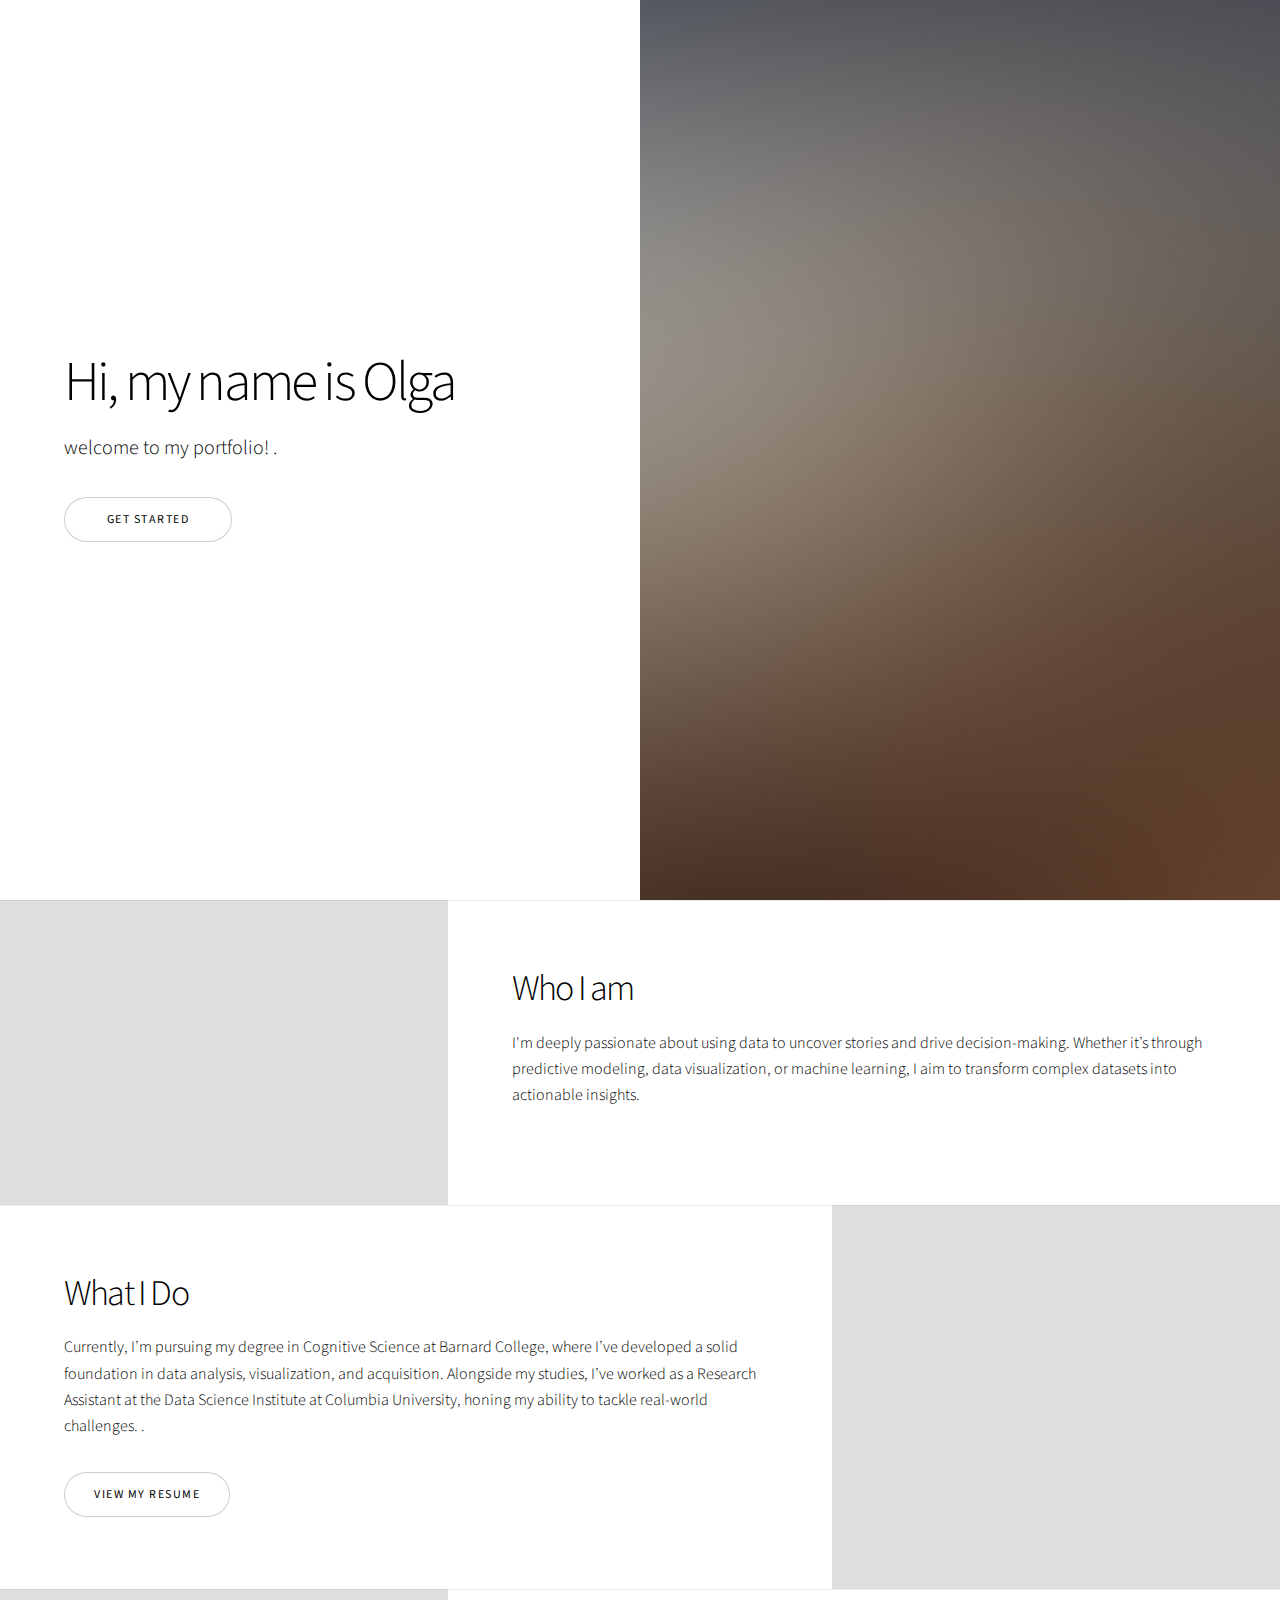
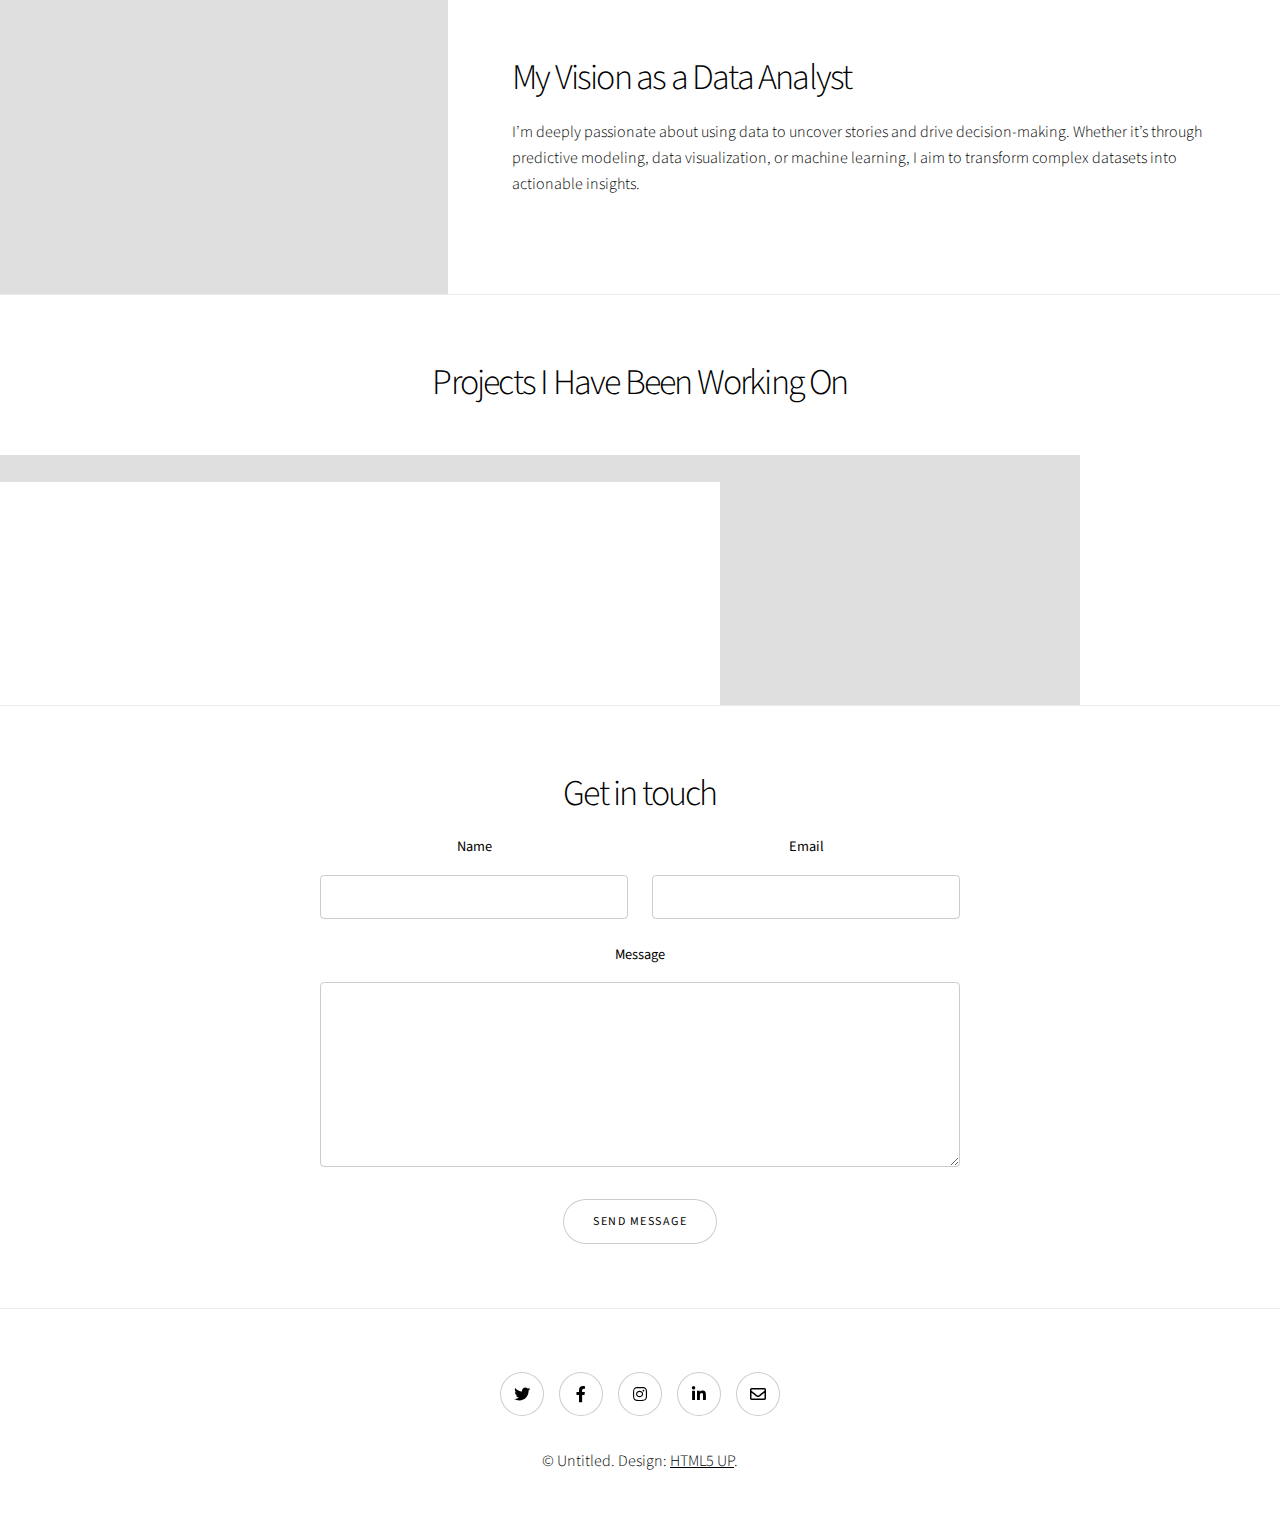
==== index.html @ cdedd9c6 "Update index.html" ====
<!DOCTYPE HTML>
<!--
	Story by HTML5 UP
	html5up.net | @ajlkn
	Free for personal and commercial use under the CCA 3.0 license (html5up.net/license)
-->
<html>
	<head>
		<title>Olga's Portfolio</title>
		<meta charset="utf-8" />
		<meta name="viewport" content="width=device-width, initial-scale=1, user-scalable=no" />
		<link rel="stylesheet" href="assets/css/main.css" />
		<noscript><link rel="stylesheet" href="assets/css/noscript.css" /></noscript>
	</head>
	<body class="is-preload">

		<!-- Wrapper -->
			<div id="wrapper" class="divided">

				<!-- One -->
					<section class="banner style1 orient-left content-align-left image-position-right fullscreen onload-image-fade-in onload-content-fade-right">
						<div class="content">
							<h1>Hi, my name is Olga</h1>
							<p class="major">welcome to my portfolio! .</p>
							<ul class="actions stacked">
								<li><a href="#first" class="button big wide smooth-scroll-middle">Get Started</a></li>
							</ul>
						</div>
						<div class="image">
							<img src="images/banner.jpg" alt="" />
						</div>
					</section>

				<!-- Two -->
					<section class="spotlight style1 orient-right content-align-left image-position-center onscroll-image-fade-in" id="first">
						<div class="content">
							<h2>Who I am</h2>
							<p>I'm deeply passionate about using data to uncover stories and drive decision-making. Whether it’s through predictive modeling, data visualization, or machine learning, I aim to transform complex datasets into actionable insights.</p>
							<ul class="actions stacked">
								
							</ul>
						</div>
						<div class="image">
							<img src="images/spotlight01.jpg" alt="" />
						</div>
					</section>

				<!-- Three -->
					<section class="spotlight style1 orient-left content-align-left image-position-center onscroll-image-fade-in">
						<div class="content">
							<h2>What I Do</h2>
							<p>Currently, I’m pursuing my degree in Cognitive Science at Barnard College, where I’ve developed a solid foundation in data analysis, visualization, and acquisition. Alongside my studies, I’ve worked as a Research Assistant at the Data Science Institute at Columbia University, honing my ability to tackle real-world challenges. .</p>
							<ul class="actions stacked">
								<li><a href="https://docs.google.com/document/d/1M_x-H-GWHhm0BiMb7PaOfM3q-KzW2q8v6vvEXsj0WF8/edit?tab=t.0" class="button">View My Resume</a></li>
							</ul>
						</div>
						<div class="image">
							<img src="images/spotlight02.jpg" alt="" />
						</div>
					</section>

				<!-- Four -->
					<section class="spotlight style1 orient-right content-align-left image-position-center onscroll-image-fade-in">
						<div class="content">
							<h2>My Vision as a Data Analyst</h2>
							<p>I’m deeply passionate about using data to uncover stories and drive decision-making. Whether it’s through predictive modeling, data visualization, or machine learning, I aim to transform complex datasets into actionable insights.</p>
							<ul class="actions stacked">
								
							</ul>
						</div>
						<div class="image">
							<img src="images/spotlight03.jpg" alt="" />
						</div>
					</section>

				<!-- Five -->
					<section class="wrapper style1 align-center">
						<div class="inner">
							<h2>Projects I Have Been Working On</h2>
						</div>

						<!-- Gallery -->
							<div class="gallery style2 medium lightbox onscroll-fade-in">
								<article>
									<a href="https://ibb.co/TxGcbj5M"
										class="image" 
										data-position="center"
										data-fit="cover">
										<img src="https://i.ibb.co/TxGcbj5M/casa-latina-toolkit-pic.jpg" alt="casa-latina-toolkit-pic" border="0"/>
									</a>
									<div class="caption">
										<h3>Casa Latina Toolkit</h3>
										<p>Airtable project tracking events, budgets, and partnerships.</p>
										<ul class="actions fixed">
											<li><a href="https://airtable.com/invite/l?inviteId=invDFZEoz5zxelCPH&inviteToken=309e22652372c401a19f6f43d8973b013683173170d2f0dd12de31e4f37b2f89&utm_medium=email&utm_source=product_team&utm_content=transactional-alerts" 
											class="button small" 
											target="_blank">View Project</a></li>
										</ul>
									</div>
								</article>
								<article>
									<a href="https://ibb.co/4RBwc1qW" 
										class="image" 
										data-position="center"
										data-fit="cover">
										<img src="https://i.ibb.co/4RBwc1qW/pic-for-toolkit.png" alt="pic-for-toolkit" border="0" />
									</a>
									<div class="caption">
										<h3>Casa Latina Website</h3>
										<p>Casa Latina’s first interactive website on Canva to enhance accessibility, providing students with an intuitive platform for community engagement, event updates, and fundraising initiatives.</p>
										<ul class="actions fixed">
											<li><a href="https://www.canva.com/design/DAGQ9cu17wo/hSMVhUTxDGjuVxyPWUnJcg/view?utm_content=DAGQ9cu17wo&utm_campaign=designshare&utm_medium=link2&utm_source=uniquelinks&utlId=hd6f7ba9ef4"
											class="button small"
											target="_blank">View Project</a></li>
										</ul>
									</div>
								</article>
								<article>
									<a href="images/gallery/fulls/03.jpg" class="image">
										<img src="images/gallery/thumbs/03.jpg" alt="" />
									</a>
									<div class="caption">
										<h3>Magna Amet</h3>
										<p>Lorem ipsum dolor amet, consectetur magna etiam elit. Etiam sed ultrices.</p>
										<ul class="actions fixed">
											<li><span class="button small">Details</span></li>
										</ul>
									</div>
								</article>
							</div>
					</section>

				<!-- Seven -->
					<section class="wrapper style1 align-center">
						<div class="inner medium">
							<h2>Get in touch</h2>
							<form method="post" action="#">
								<div class="fields">
									<div class="field half">
										<label for="name">Name</label>
										<input type="text" name="name" id="name" value="" />
									</div>
									<div class="field half">
										<label for="email">Email</label>
										<input type="email" name="email" id="email" value="" />
									</div>
									<div class="field">
										<label for="message">Message</label>
										<textarea name="message" id="message" rows="6"></textarea>
									</div>
								</div>
								<ul class="actions special">
									<li><input type="submit" name="submit" id="submit" value="Send Message" /></li>
								</ul>
							</form>

						</div>
					</section>

				<!-- Footer -->
					<footer class="wrapper style1 align-center">
						<div class="inner">
							<ul class="icons">
								<li><a href="#" class="icon brands style2 fa-twitter"><span class="label">Twitter</span></a></li>
								<li><a href="#" class="icon brands style2 fa-facebook-f"><span class="label">Facebook</span></a></li>
								<li><a href="#" class="icon brands style2 fa-instagram"><span class="label">Instagram</span></a></li>
								<li><a href="#" class="icon brands style2 fa-linkedin-in"><span class="label">LinkedIn</span></a></li>
								<li><a href="#" class="icon style2 fa-envelope"><span class="label">Email</span></a></li>
							</ul>
							<p>&copy; Untitled. Design: <a href="https://html5up.net">HTML5 UP</a>.</p>
						</div>
					</footer>

			</div>

		<!-- Scripts -->
			<script src="assets/js/jquery.min.js"></script>
			<script src="assets/js/jquery.scrollex.min.js"></script>
			<script src="assets/js/jquery.scrolly.min.js"></script>
			<script src="assets/js/browser.min.js"></script>
			<script src="assets/js/breakpoints.min.js"></script>
			<script src="assets/js/util.js"></script>
			<script src="assets/js/main.js"></script>

	</body>
</html>
---- assets/css/main.css ----
@import url(fontawesome-all.min.css);
@import url("https://fonts.googleapis.com/css?family=Source+Sans+Pro:300,300i,400,400i");

/*
	Story by HTML5 UP
	html5up.net | @ajlkn
	Free for personal and commercial use under the CCA 3.0 license (html5up.net/license)
*/

html, body, div, span, applet, object,
iframe, h1, h2, h3, h4, h5, h6, p, blockquote,
pre, a, abbr, acronym, address, big, cite,
code, del, dfn, em, img, ins, kbd, q, s, samp,
small, strike, strong, sub, sup, tt, var, b,
u, i, center, dl, dt, dd, ol, ul, li, fieldset,
form, label, legend, table, caption, tbody,
tfoot, thead, tr, th, td, article, aside,
canvas, details, embed, figure, figcaption,
footer, header, hgroup, menu, nav, output, ruby,
section, summary, time, mark, audio, video {
	margin: 0;
	padding: 0;
	border: 0;
	font-size: 100%;
	font: inherit;
	vertical-align: baseline;}

article, aside, details, figcaption, figure,
footer, header, hgroup, menu, nav, section {
	display: block;}

body {
	line-height: 1;
}

ol, ul {
	list-style: none;
}

blockquote, q {
	quotes: none;
}

	blockquote:before, blockquote:after, q:before, q:after {
		content: '';
		content: none;
	}

table {
	border-collapse: collapse;
	border-spacing: 0;
}

body {
	-webkit-text-size-adjust: none;
}

mark {
	background-color: transparent;
	color: inherit;
}

input::-moz-focus-inner {
	border: 0;
	padding: 0;
}

input, select, textarea {
	-moz-appearance: none;
	-webkit-appearance: none;
	-ms-appearance: none;
	appearance: none;
}

/* Basic */

	@-ms-viewport {
		width: device-width;
	}

	body {
		-ms-overflow-style: scrollbar;
	}

	@media screen and (max-width: 480px) {

		html, body {
			min-width: 320px;
		}

	}

	html {
		box-sizing: border-box;
	}

	*, *:before, *:after {
		box-sizing: inherit;
	}

	body {
		background: #ffffff;
	}

		body.is-preload *, body.is-preload *:before, body.is-preload *:after {
			-moz-animation: none !important;
			-webkit-animation: none !important;
			-ms-animation: none !important;
			animation: none !important;
			-moz-transition: none !important;
			-webkit-transition: none !important;
			-ms-transition: none !important;
			transition: none !important;
		}

/* Type */

	html {
		font-size: 18pt;
	}

		@media screen and (max-width: 1680px) {

			html {
				font-size: 14pt;
			}

		}

		@media screen and (max-width: 1280px) {

			html {
				font-size: 12pt;
			}

		}

		@media screen and (max-width: 736px) {

			html {
				font-size: 11pt;
			}

		}

		@media screen and (max-width: 360px) {

			html {
				font-size: 10pt;
			}

		}

	body {
		background-color: #ffffff;
		color: #000000;
	}

	body, input, select, textarea {
		font-family: "Source Sans Pro", Helvetica, sans-serif;
		font-size: 1rem;
		font-weight: 300;
		line-height: 1.65;
	}

	a {
		-moz-transition: color 0.2s ease-in-out;
		-webkit-transition: color 0.2s ease-in-out;
		-ms-transition: color 0.2s ease-in-out;
		transition: color 0.2s ease-in-out;
		text-decoration: underline;
	}

		a:hover {
			text-decoration: none;
		}

	strong, b {
		font-weight: 400;
	}

	em, i {
		font-style: italic;
	}

	p {
		margin: 0 0 2rem 0;
	}

		p.major {
			font-size: 1.25rem;
		}

	h1, h2, h3, h4, h5, h6 {
		font-weight: 300;
		line-height: 1.375;
		letter-spacing: -0.05em;
		margin: 0 0 1rem 0;
	}

		h1 a, h2 a, h3 a, h4 a, h5 a, h6 a {
			color: inherit;
			text-decoration: none;
		}

	h1 {
		font-size: 3.5rem;
		line-height: 1.2;
	}

	h2 {
		font-size: 2.25rem;
	}

	h3 {
		font-size: 1.5rem;
	}

	h4 {
		font-size: 1.1rem;
	}

	h5 {
		font-size: 0.9rem;
	}

	h6 {
		font-size: 0.7rem;
	}

	sub {
		font-size: 0.8rem;
		position: relative;
		top: 0.5rem;
	}

	sup {
		font-size: 0.8rem;
		position: relative;
		top: -0.5rem;
	}

	blockquote {
		border-left: solid 4px;
		font-style: italic;
		margin: 0 0 2rem 0;
		padding: 0.5rem 0 0.5rem 2rem;
	}

	code {
		border-radius: 4px;
		font-family: "Courier New", monospace;
		font-size: 0.9em;
		margin: 0 0.25rem;
		padding: 0.25rem 0.325rem;
	}

	pre {
		-webkit-overflow-scrolling: touch;
		font-family: "Courier New", monospace;
		font-size: 0.9em;
		margin: 0 0 2rem 0;
	}

		pre code {
			display: block;
			line-height: 1.5;
			padding: 0.75rem 1rem;
			overflow-x: auto;
		}

	hr {
		border: 0;
		border-bottom: solid 1px;
		margin: 2.5rem 0;
	}

		hr.major {
			margin: 3.5rem 0;
		}

	.align-left {
		text-align: left;
	}

	.align-center {
		text-align: center;
	}

	.align-right {
		text-align: right;
	}

	@media screen and (max-width: 736px) {

		p.major {
			font-size: 1.1rem;
		}

		h1 {
			font-size: 2.5rem;
		}

		h2 {
			font-size: 2rem;
		}

		h3 {
			font-size: 1.25rem;
		}

		h4 {
			font-size: 1rem;
		}

	}

	input, select, textarea {
		color: #000000;
	}

	a {
		color: #000000;
	}

		a:hover {
			color: #47D3E5;
		}

	strong, b {
		color: #000000;
	}

	h1, h2, h3, h4, h5, h6 {
		color: #000000;
	}

	blockquote {
		border-left-color: rgba(0, 0, 0, 0.2);
	}

	code {
		background: rgba(0, 0, 0, 0.05);
		border-color: rgba(0, 0, 0, 0.2);
	}

	hr {
		border-bottom-color: rgba(0, 0, 0, 0.2);
	}

/* Row */

	.row {
		display: flex;
		flex-wrap: wrap;
		box-sizing: border-box;
		align-items: stretch;
	}

		.row > * {
			box-sizing: border-box;
		}

		.row.gtr-uniform > * > :last-child {
			margin-bottom: 0;
		}

		.row.aln-left {
			justify-content: flex-start;
		}

		.row.aln-center {
			justify-content: center;
		}

		.row.aln-right {
			justify-content: flex-end;
		}

		.row.aln-top {
			align-items: flex-start;
		}

		.row.aln-middle {
			align-items: center;
		}

		.row.aln-bottom {
			align-items: flex-end;
		}

		.row > .imp {
			order: -1;
		}

		.row > .col-1 {
			width: 8.33333%;
		}

		.row > .off-1 {
			margin-left: 8.33333%;
		}

		.row > .col-2 {
			width: 16.66667%;
		}

		.row > .off-2 {
			margin-left: 16.66667%;
		}

		.row > .col-3 {
			width: 25%;
		}

		.row > .off-3 {
			margin-left: 25%;
		}

		.row > .col-4 {
			width: 33.33333%;
		}

		.row > .off-4 {
			margin-left: 33.33333%;
		}

		.row > .col-5 {
			width: 41.66667%;
		}

		.row > .off-5 {
			margin-left: 41.66667%;
		}

		.row > .col-6 {
			width: 50%;
		}

		.row > .off-6 {
			margin-left: 50%;
		}

		.row > .col-7 {
			width: 58.33333%;
		}

		.row > .off-7 {
			margin-left: 58.33333%;
		}

		.row > .col-8 {
			width: 66.66667%;
		}

		.row > .off-8 {
			margin-left: 66.66667%;
		}

		.row > .col-9 {
			width: 75%;
		}

		.row > .off-9 {
			margin-left: 75%;
		}

		.row > .col-10 {
			width: 83.33333%;
		}

		.row > .off-10 {
			margin-left: 83.33333%;
		}

		.row > .col-11 {
			width: 91.66667%;
		}

		.row > .off-11 {
			margin-left: 91.66667%;
		}

		.row > .col-12 {
			width: 100%;
		}

		.row > .off-12 {
			margin-left: 100%;
		}

		.row.gtr-0 {
			margin-top: 0;
			margin-left: 0rem;
		}

			.row.gtr-0 > * {
				padding: 0 0 0 0rem;
			}

			.row.gtr-0.gtr-uniform {
				margin-top: 0rem;
			}

				.row.gtr-0.gtr-uniform > * {
					padding-top: 0rem;
				}

		.row.gtr-25 {
			margin-top: 0;
			margin-left: -0.5rem;
		}

			.row.gtr-25 > * {
				padding: 0 0 0 0.5rem;
			}

			.row.gtr-25.gtr-uniform {
				margin-top: -0.5rem;
			}

				.row.gtr-25.gtr-uniform > * {
					padding-top: 0.5rem;
				}

		.row.gtr-50 {
			margin-top: 0;
			margin-left: -1rem;
		}

			.row.gtr-50 > * {
				padding: 0 0 0 1rem;
			}

			.row.gtr-50.gtr-uniform {
				margin-top: -1rem;
			}

				.row.gtr-50.gtr-uniform > * {
					padding-top: 1rem;
				}

		.row {
			margin-top: 0;
			margin-left: -2rem;
		}

			.row > * {
				padding: 0 0 0 2rem;
			}

			.row.gtr-uniform {
				margin-top: -2rem;
			}

				.row.gtr-uniform > * {
					padding-top: 2rem;
				}

		.row.gtr-150 {
			margin-top: 0;
			margin-left: -3rem;
		}

			.row.gtr-150 > * {
				padding: 0 0 0 3rem;
			}

			.row.gtr-150.gtr-uniform {
				margin-top: -3rem;
			}

				.row.gtr-150.gtr-uniform > * {
					padding-top: 3rem;
				}

		.row.gtr-200 {
			margin-top: 0;
			margin-left: -4rem;
		}

			.row.gtr-200 > * {
				padding: 0 0 0 4rem;
			}

			.row.gtr-200.gtr-uniform {
				margin-top: -4rem;
			}

				.row.gtr-200.gtr-uniform > * {
					padding-top: 4rem;
				}

		@media screen and (max-width: 1680px) {

			.row {
				display: flex;
				flex-wrap: wrap;
				box-sizing: border-box;
				align-items: stretch;
			}

				.row > * {
					box-sizing: border-box;
				}

				.row.gtr-uniform > * > :last-child {
					margin-bottom: 0;
				}

				.row.aln-left {
					justify-content: flex-start;
				}

				.row.aln-center {
					justify-content: center;
				}

				.row.aln-right {
					justify-content: flex-end;
				}

				.row.aln-top {
					align-items: flex-start;
				}

				.row.aln-middle {
					align-items: center;
				}

				.row.aln-bottom {
					align-items: flex-end;
				}

				.row > .imp-xlarge {
					order: -1;
				}

				.row > .col-1-xlarge {
					width: 8.33333%;
				}

				.row > .off-1-xlarge {
					margin-left: 8.33333%;
				}

				.row > .col-2-xlarge {
					width: 16.66667%;
				}

				.row > .off-2-xlarge {
					margin-left: 16.66667%;
				}

				.row > .col-3-xlarge {
					width: 25%;
				}

				.row > .off-3-xlarge {
					margin-left: 25%;
				}

				.row > .col-4-xlarge {
					width: 33.33333%;
				}

				.row > .off-4-xlarge {
					margin-left: 33.33333%;
				}

				.row > .col-5-xlarge {
					width: 41.66667%;
				}

				.row > .off-5-xlarge {
					margin-left: 41.66667%;
				}

				.row > .col-6-xlarge {
					width: 50%;
				}

				.row > .off-6-xlarge {
					margin-left: 50%;
				}

				.row > .col-7-xlarge {
					width: 58.33333%;
				}

				.row > .off-7-xlarge {
					margin-left: 58.33333%;
				}

				.row > .col-8-xlarge {
					width: 66.66667%;
				}

				.row > .off-8-xlarge {
					margin-left: 66.66667%;
				}

				.row > .col-9-xlarge {
					width: 75%;
				}

				.row > .off-9-xlarge {
					margin-left: 75%;
				}

				.row > .col-10-xlarge {
					width: 83.33333%;
				}

				.row > .off-10-xlarge {
					margin-left: 83.33333%;
				}

				.row > .col-11-xlarge {
					width: 91.66667%;
				}

				.row > .off-11-xlarge {
					margin-left: 91.66667%;
				}

				.row > .col-12-xlarge {
					width: 100%;
				}

				.row > .off-12-xlarge {
					margin-left: 100%;
				}

				.row.gtr-0 {
					margin-top: 0;
					margin-left: 0rem;
				}

					.row.gtr-0 > * {
						padding: 0 0 0 0rem;
					}

					.row.gtr-0.gtr-uniform {
						margin-top: 0rem;
					}

						.row.gtr-0.gtr-uniform > * {
							padding-top: 0rem;
						}

				.row.gtr-25 {
					margin-top: 0;
					margin-left: -0.5rem;
				}

					.row.gtr-25 > * {
						padding: 0 0 0 0.5rem;
					}

					.row.gtr-25.gtr-uniform {
						margin-top: -0.5rem;
					}

						.row.gtr-25.gtr-uniform > * {
							padding-top: 0.5rem;
						}

				.row.gtr-50 {
					margin-top: 0;
					margin-left: -1rem;
				}

					.row.gtr-50 > * {
						padding: 0 0 0 1rem;
					}

					.row.gtr-50.gtr-uniform {
						margin-top: -1rem;
					}

						.row.gtr-50.gtr-uniform > * {
							padding-top: 1rem;
						}

				.row {
					margin-top: 0;
					margin-left: -2rem;
				}

					.row > * {
						padding: 0 0 0 2rem;
					}

					.row.gtr-uniform {
						margin-top: -2rem;
					}

						.row.gtr-uniform > * {
							padding-top: 2rem;
						}

				.row.gtr-150 {
					margin-top: 0;
					margin-left: -3rem;
				}

					.row.gtr-150 > * {
						padding: 0 0 0 3rem;
					}

					.row.gtr-150.gtr-uniform {
						margin-top: -3rem;
					}

						.row.gtr-150.gtr-uniform > * {
							padding-top: 3rem;
						}

				.row.gtr-200 {
					margin-top: 0;
					margin-left: -4rem;
				}

					.row.gtr-200 > * {
						padding: 0 0 0 4rem;
					}

					.row.gtr-200.gtr-uniform {
						margin-top: -4rem;
					}

						.row.gtr-200.gtr-uniform > * {
							padding-top: 4rem;
						}

		}

		@media screen and (max-width: 1280px) {

			.row {
				display: flex;
				flex-wrap: wrap;
				box-sizing: border-box;
				align-items: stretch;
			}

				.row > * {
					box-sizing: border-box;
				}

				.row.gtr-uniform > * > :last-child {
					margin-bottom: 0;
				}

				.row.aln-left {
					justify-content: flex-start;
				}

				.row.aln-center {
					justify-content: center;
				}

				.row.aln-right {
					justify-content: flex-end;
				}

				.row.aln-top {
					align-items: flex-start;
				}

				.row.aln-middle {
					align-items: center;
				}

				.row.aln-bottom {
					align-items: flex-end;
				}

				.row > .imp-large {
					order: -1;
				}

				.row > .col-1-large {
					width: 8.33333%;
				}

				.row > .off-1-large {
					margin-left: 8.33333%;
				}

				.row > .col-2-large {
					width: 16.66667%;
				}

				.row > .off-2-large {
					margin-left: 16.66667%;
				}

				.row > .col-3-large {
					width: 25%;
				}

				.row > .off-3-large {
					margin-left: 25%;
				}

				.row > .col-4-large {
					width: 33.33333%;
				}

				.row > .off-4-large {
					margin-left: 33.33333%;
				}

				.row > .col-5-large {
					width: 41.66667%;
				}

				.row > .off-5-large {
					margin-left: 41.66667%;
				}

				.row > .col-6-large {
					width: 50%;
				}

				.row > .off-6-large {
					margin-left: 50%;
				}

				.row > .col-7-large {
					width: 58.33333%;
				}

				.row > .off-7-large {
					margin-left: 58.33333%;
				}

				.row > .col-8-large {
					width: 66.66667%;
				}

				.row > .off-8-large {
					margin-left: 66.66667%;
				}

				.row > .col-9-large {
					width: 75%;
				}

				.row > .off-9-large {
					margin-left: 75%;
				}

				.row > .col-10-large {
					width: 83.33333%;
				}

				.row > .off-10-large {
					margin-left: 83.33333%;
				}

				.row > .col-11-large {
					width: 91.66667%;
				}

				.row > .off-11-large {
					margin-left: 91.66667%;
				}

				.row > .col-12-large {
					width: 100%;
				}

				.row > .off-12-large {
					margin-left: 100%;
				}

				.row.gtr-0 {
					margin-top: 0;
					margin-left: 0rem;
				}

					.row.gtr-0 > * {
						padding: 0 0 0 0rem;
					}

					.row.gtr-0.gtr-uniform {
						margin-top: 0rem;
					}

						.row.gtr-0.gtr-uniform > * {
							padding-top: 0rem;
						}

				.row.gtr-25 {
					margin-top: 0;
					margin-left: -0.5rem;
				}

					.row.gtr-25 > * {
						padding: 0 0 0 0.5rem;
					}

					.row.gtr-25.gtr-uniform {
						margin-top: -0.5rem;
					}

						.row.gtr-25.gtr-uniform > * {
							padding-top: 0.5rem;
						}

				.row.gtr-50 {
					margin-top: 0;
					margin-left: -1rem;
				}

					.row.gtr-50 > * {
						padding: 0 0 0 1rem;
					}

					.row.gtr-50.gtr-uniform {
						margin-top: -1rem;
					}

						.row.gtr-50.gtr-uniform > * {
							padding-top: 1rem;
						}

				.row {
					margin-top: 0;
					margin-left: -2rem;
				}

					.row > * {
						padding: 0 0 0 2rem;
					}

					.row.gtr-uniform {
						margin-top: -2rem;
					}

						.row.gtr-uniform > * {
							padding-top: 2rem;
						}

				.row.gtr-150 {
					margin-top: 0;
					margin-left: -3rem;
				}

					.row.gtr-150 > * {
						padding: 0 0 0 3rem;
					}

					.row.gtr-150.gtr-uniform {
						margin-top: -3rem;
					}

						.row.gtr-150.gtr-uniform > * {
							padding-top: 3rem;
						}

				.row.gtr-200 {
					margin-top: 0;
					margin-left: -4rem;
				}

					.row.gtr-200 > * {
						padding: 0 0 0 4rem;
					}

					.row.gtr-200.gtr-uniform {
						margin-top: -4rem;
					}

						.row.gtr-200.gtr-uniform > * {
							padding-top: 4rem;
						}

		}

		@media screen and (max-width: 980px) {

			.row {
				display: flex;
				flex-wrap: wrap;
				box-sizing: border-box;
				align-items: stretch;
			}

				.row > * {
					box-sizing: border-box;
				}

				.row.gtr-uniform > * > :last-child {
					margin-bottom: 0;
				}

				.row.aln-left {
					justify-content: flex-start;
				}

				.row.aln-center {
					justify-content: center;
				}

				.row.aln-right {
					justify-content: flex-end;
				}

				.row.aln-top {
					align-items: flex-start;
				}

				.row.aln-middle {
					align-items: center;
				}

				.row.aln-bottom {
					align-items: flex-end;
				}

				.row > .imp-medium {
					order: -1;
				}

				.row > .col-1-medium {
					width: 8.33333%;
				}

				.row > .off-1-medium {
					margin-left: 8.33333%;
				}

				.row > .col-2-medium {
					width: 16.66667%;
				}

				.row > .off-2-medium {
					margin-left: 16.66667%;
				}

				.row > .col-3-medium {
					width: 25%;
				}

				.row > .off-3-medium {
					margin-left: 25%;
				}

				.row > .col-4-medium {
					width: 33.33333%;
				}

				.row > .off-4-medium {
					margin-left: 33.33333%;
				}

				.row > .col-5-medium {
					width: 41.66667%;
				}

				.row > .off-5-medium {
					margin-left: 41.66667%;
				}

				.row > .col-6-medium {
					width: 50%;
				}

				.row > .off-6-medium {
					margin-left: 50%;
				}

				.row > .col-7-medium {
					width: 58.33333%;
				}

				.row > .off-7-medium {
					margin-left: 58.33333%;
				}

				.row > .col-8-medium {
					width: 66.66667%;
				}

				.row > .off-8-medium {
					margin-left: 66.66667%;
				}

				.row > .col-9-medium {
					width: 75%;
				}

				.row > .off-9-medium {
					margin-left: 75%;
				}

				.row > .col-10-medium {
					width: 83.33333%;
				}

				.row > .off-10-medium {
					margin-left: 83.33333%;
				}

				.row > .col-11-medium {
					width: 91.66667%;
				}

				.row > .off-11-medium {
					margin-left: 91.66667%;
				}

				.row > .col-12-medium {
					width: 100%;
				}

				.row > .off-12-medium {
					margin-left: 100%;
				}

				.row.gtr-0 {
					margin-top: 0;
					margin-left: 0rem;
				}

					.row.gtr-0 > * {
						padding: 0 0 0 0rem;
					}

					.row.gtr-0.gtr-uniform {
						margin-top: 0rem;
					}

						.row.gtr-0.gtr-uniform > * {
							padding-top: 0rem;
						}

				.row.gtr-25 {
					margin-top: 0;
					margin-left: -0.5rem;
				}

					.row.gtr-25 > * {
						padding: 0 0 0 0.5rem;
					}

					.row.gtr-25.gtr-uniform {
						margin-top: -0.5rem;
					}

						.row.gtr-25.gtr-uniform > * {
							padding-top: 0.5rem;
						}

				.row.gtr-50 {
					margin-top: 0;
					margin-left: -1rem;
				}

					.row.gtr-50 > * {
						padding: 0 0 0 1rem;
					}

					.row.gtr-50.gtr-uniform {
						margin-top: -1rem;
					}

						.row.gtr-50.gtr-uniform > * {
							padding-top: 1rem;
						}

				.row {
					margin-top: 0;
					margin-left: -2rem;
				}

					.row > * {
						padding: 0 0 0 2rem;
					}

					.row.gtr-uniform {
						margin-top: -2rem;
					}

						.row.gtr-uniform > * {
							padding-top: 2rem;
						}

				.row.gtr-150 {
					margin-top: 0;
					margin-left: -3rem;
				}

					.row.gtr-150 > * {
						padding: 0 0 0 3rem;
					}

					.row.gtr-150.gtr-uniform {
						margin-top: -3rem;
					}

						.row.gtr-150.gtr-uniform > * {
							padding-top: 3rem;
						}

				.row.gtr-200 {
					margin-top: 0;
					margin-left: -4rem;
				}

					.row.gtr-200 > * {
						padding: 0 0 0 4rem;
					}

					.row.gtr-200.gtr-uniform {
						margin-top: -4rem;
					}

						.row.gtr-200.gtr-uniform > * {
							padding-top: 4rem;
						}

		}

		@media screen and (max-width: 736px) {

			.row {
				display: flex;
				flex-wrap: wrap;
				box-sizing: border-box;
				align-items: stretch;
			}

				.row > * {
					box-sizing: border-box;
				}

				.row.gtr-uniform > * > :last-child {
					margin-bottom: 0;
				}

				.row.aln-left {
					justify-content: flex-start;
				}

				.row.aln-center {
					justify-content: center;
				}

				.row.aln-right {
					justify-content: flex-end;
				}

				.row.aln-top {
					align-items: flex-start;
				}

				.row.aln-middle {
					align-items: center;
				}

				.row.aln-bottom {
					align-items: flex-end;
				}

				.row > .imp-small {
					order: -1;
				}

				.row > .col-1-small {
					width: 8.33333%;
				}

				.row > .off-1-small {
					margin-left: 8.33333%;
				}

				.row > .col-2-small {
					width: 16.66667%;
				}

				.row > .off-2-small {
					margin-left: 16.66667%;
				}

				.row > .col-3-small {
					width: 25%;
				}

				.row > .off-3-small {
					margin-left: 25%;
				}

				.row > .col-4-small {
					width: 33.33333%;
				}

				.row > .off-4-small {
					margin-left: 33.33333%;
				}

				.row > .col-5-small {
					width: 41.66667%;
				}

				.row > .off-5-small {
					margin-left: 41.66667%;
				}

				.row > .col-6-small {
					width: 50%;
				}

				.row > .off-6-small {
					margin-left: 50%;
				}

				.row > .col-7-small {
					width: 58.33333%;
				}

				.row > .off-7-small {
					margin-left: 58.33333%;
				}

				.row > .col-8-small {
					width: 66.66667%;
				}

				.row > .off-8-small {
					margin-left: 66.66667%;
				}

				.row > .col-9-small {
					width: 75%;
				}

				.row > .off-9-small {
					margin-left: 75%;
				}

				.row > .col-10-small {
					width: 83.33333%;
				}

				.row > .off-10-small {
					margin-left: 83.33333%;
				}

				.row > .col-11-small {
					width: 91.66667%;
				}

				.row > .off-11-small {
					margin-left: 91.66667%;
				}

				.row > .col-12-small {
					width: 100%;
				}

				.row > .off-12-small {
					margin-left: 100%;
				}

				.row.gtr-0 {
					margin-top: 0;
					margin-left: 0rem;
				}

					.row.gtr-0 > * {
						padding: 0 0 0 0rem;
					}

					.row.gtr-0.gtr-uniform {
						margin-top: 0rem;
					}

						.row.gtr-0.gtr-uniform > * {
							padding-top: 0rem;
						}

				.row.gtr-25 {
					margin-top: 0;
					margin-left: -0.5rem;
				}

					.row.gtr-25 > * {
						padding: 0 0 0 0.5rem;
					}

					.row.gtr-25.gtr-uniform {
						margin-top: -0.5rem;
					}

						.row.gtr-25.gtr-uniform > * {
							padding-top: 0.5rem;
						}

				.row.gtr-50 {
					margin-top: 0;
					margin-left: -1rem;
				}

					.row.gtr-50 > * {
						padding: 0 0 0 1rem;
					}

					.row.gtr-50.gtr-uniform {
						margin-top: -1rem;
					}

						.row.gtr-50.gtr-uniform > * {
							padding-top: 1rem;
						}

				.row {
					margin-top: 0;
					margin-left: -2rem;
				}

					.row > * {
						padding: 0 0 0 2rem;
					}

					.row.gtr-uniform {
						margin-top: -2rem;
					}

						.row.gtr-uniform > * {
							padding-top: 2rem;
						}

				.row.gtr-150 {
					margin-top: 0;
					margin-left: -3rem;
				}

					.row.gtr-150 > * {
						padding: 0 0 0 3rem;
					}

					.row.gtr-150.gtr-uniform {
						margin-top: -3rem;
					}

						.row.gtr-150.gtr-uniform > * {
							padding-top: 3rem;
						}

				.row.gtr-200 {
					margin-top: 0;
					margin-left: -4rem;
				}

					.row.gtr-200 > * {
						padding: 0 0 0 4rem;
					}

					.row.gtr-200.gtr-uniform {
						margin-top: -4rem;
					}

						.row.gtr-200.gtr-uniform > * {
							padding-top: 4rem;
						}

		}

		@media screen and (max-width: 480px) {

			.row {
				display: flex;
				flex-wrap: wrap;
				box-sizing: border-box;
				align-items: stretch;
			}

				.row > * {
					box-sizing: border-box;
				}

				.row.gtr-uniform > * > :last-child {
					margin-bottom: 0;
				}

				.row.aln-left {
					justify-content: flex-start;
				}

				.row.aln-center {
					justify-content: center;
				}

				.row.aln-right {
					justify-content: flex-end;
				}

				.row.aln-top {
					align-items: flex-start;
				}

				.row.aln-middle {
					align-items: center;
				}

				.row.aln-bottom {
					align-items: flex-end;
				}

				.row > .imp-xsmall {
					order: -1;
				}

				.row > .col-1-xsmall {
					width: 8.33333%;
				}

				.row > .off-1-xsmall {
					margin-left: 8.33333%;
				}

				.row > .col-2-xsmall {
					width: 16.66667%;
				}

				.row > .off-2-xsmall {
					margin-left: 16.66667%;
				}

				.row > .col-3-xsmall {
					width: 25%;
				}

				.row > .off-3-xsmall {
					margin-left: 25%;
				}

				.row > .col-4-xsmall {
					width: 33.33333%;
				}

				.row > .off-4-xsmall {
					margin-left: 33.33333%;
				}

				.row > .col-5-xsmall {
					width: 41.66667%;
				}

				.row > .off-5-xsmall {
					margin-left: 41.66667%;
				}

				.row > .col-6-xsmall {
					width: 50%;
				}

				.row > .off-6-xsmall {
					margin-left: 50%;
				}

				.row > .col-7-xsmall {
					width: 58.33333%;
				}

				.row > .off-7-xsmall {
					margin-left: 58.33333%;
				}

				.row > .col-8-xsmall {
					width: 66.66667%;
				}

				.row > .off-8-xsmall {
					margin-left: 66.66667%;
				}

				.row > .col-9-xsmall {
					width: 75%;
				}

				.row > .off-9-xsmall {
					margin-left: 75%;
				}

				.row > .col-10-xsmall {
					width: 83.33333%;
				}

				.row > .off-10-xsmall {
					margin-left: 83.33333%;
				}

				.row > .col-11-xsmall {
					width: 91.66667%;
				}

				.row > .off-11-xsmall {
					margin-left: 91.66667%;
				}

				.row > .col-12-xsmall {
					width: 100%;
				}

				.row > .off-12-xsmall {
					margin-left: 100%;
				}

				.row.gtr-0 {
					margin-top: 0;
					margin-left: 0rem;
				}

					.row.gtr-0 > * {
						padding: 0 0 0 0rem;
					}

					.row.gtr-0.gtr-uniform {
						margin-top: 0rem;
					}

						.row.gtr-0.gtr-uniform > * {
							padding-top: 0rem;
						}

				.row.gtr-25 {
					margin-top: 0;
					margin-left: -0.5rem;
				}

					.row.gtr-25 > * {
						padding: 0 0 0 0.5rem;
					}

					.row.gtr-25.gtr-uniform {
						margin-top: -0.5rem;
					}

						.row.gtr-25.gtr-uniform > * {
							padding-top: 0.5rem;
						}

				.row.gtr-50 {
					margin-top: 0;
					margin-left: -1rem;
				}

					.row.gtr-50 > * {
						padding: 0 0 0 1rem;
					}

					.row.gtr-50.gtr-uniform {
						margin-top: -1rem;
					}

						.row.gtr-50.gtr-uniform > * {
							padding-top: 1rem;
						}

				.row {
					margin-top: 0;
					margin-left: -2rem;
				}

					.row > * {
						padding: 0 0 0 2rem;
					}

					.row.gtr-uniform {
						margin-top: -2rem;
					}

						.row.gtr-uniform > * {
							padding-top: 2rem;
						}

				.row.gtr-150 {
					margin-top: 0;
					margin-left: -3rem;
				}

					.row.gtr-150 > * {
						padding: 0 0 0 3rem;
					}

					.row.gtr-150.gtr-uniform {
						margin-top: -3rem;
					}

						.row.gtr-150.gtr-uniform > * {
							padding-top: 3rem;
						}

				.row.gtr-200 {
					margin-top: 0;
					margin-left: -4rem;
				}

					.row.gtr-200 > * {
						padding: 0 0 0 4rem;
					}

					.row.gtr-200.gtr-uniform {
						margin-top: -4rem;
					}

						.row.gtr-200.gtr-uniform > * {
							padding-top: 4rem;
						}

		}

		@media screen and (max-width: 360px) {

			.row {
				display: flex;
				flex-wrap: wrap;
				box-sizing: border-box;
				align-items: stretch;
			}

				.row > * {
					box-sizing: border-box;
				}

				.row.gtr-uniform > * > :last-child {
					margin-bottom: 0;
				}

				.row.aln-left {
					justify-content: flex-start;
				}

				.row.aln-center {
					justify-content: center;
				}

				.row.aln-right {
					justify-content: flex-end;
				}

				.row.aln-top {
					align-items: flex-start;
				}

				.row.aln-middle {
					align-items: center;
				}

				.row.aln-bottom {
					align-items: flex-end;
				}

				.row > .imp-xxsmall {
					order: -1;
				}

				.row > .col-1-xxsmall {
					width: 8.33333%;
				}

				.row > .off-1-xxsmall {
					margin-left: 8.33333%;
				}

				.row > .col-2-xxsmall {
					width: 16.66667%;
				}

				.row > .off-2-xxsmall {
					margin-left: 16.66667%;
				}

				.row > .col-3-xxsmall {
					width: 25%;
				}

				.row > .off-3-xxsmall {
					margin-left: 25%;
				}

				.row > .col-4-xxsmall {
					width: 33.33333%;
				}

				.row > .off-4-xxsmall {
					margin-left: 33.33333%;
				}

				.row > .col-5-xxsmall {
					width: 41.66667%;
				}

				.row > .off-5-xxsmall {
					margin-left: 41.66667%;
				}

				.row > .col-6-xxsmall {
					width: 50%;
				}

				.row > .off-6-xxsmall {
					margin-left: 50%;
				}

				.row > .col-7-xxsmall {
					width: 58.33333%;
				}

				.row > .off-7-xxsmall {
					margin-left: 58.33333%;
				}

				.row > .col-8-xxsmall {
					width: 66.66667%;
				}

				.row > .off-8-xxsmall {
					margin-left: 66.66667%;
				}

				.row > .col-9-xxsmall {
					width: 75%;
				}

				.row > .off-9-xxsmall {
					margin-left: 75%;
				}

				.row > .col-10-xxsmall {
					width: 83.33333%;
				}

				.row > .off-10-xxsmall {
					margin-left: 83.33333%;
				}

				.row > .col-11-xxsmall {
					width: 91.66667%;
				}

				.row > .off-11-xxsmall {
					margin-left: 91.66667%;
				}

				.row > .col-12-xxsmall {
					width: 100%;
				}

				.row > .off-12-xxsmall {
					margin-left: 100%;
				}

				.row.gtr-0 {
					margin-top: 0;
					margin-left: 0rem;
				}

					.row.gtr-0 > * {
						padding: 0 0 0 0rem;
					}

					.row.gtr-0.gtr-uniform {
						margin-top: 0rem;
					}

						.row.gtr-0.gtr-uniform > * {
							padding-top: 0rem;
						}

				.row.gtr-25 {
					margin-top: 0;
					margin-left: -0.5rem;
				}

					.row.gtr-25 > * {
						padding: 0 0 0 0.5rem;
					}

					.row.gtr-25.gtr-uniform {
						margin-top: -0.5rem;
					}

						.row.gtr-25.gtr-uniform > * {
							padding-top: 0.5rem;
						}

				.row.gtr-50 {
					margin-top: 0;
					margin-left: -1rem;
				}

					.row.gtr-50 > * {
						padding: 0 0 0 1rem;
					}

					.row.gtr-50.gtr-uniform {
						margin-top: -1rem;
					}

						.row.gtr-50.gtr-uniform > * {
							padding-top: 1rem;
						}

				.row {
					margin-top: 0;
					margin-left: -2rem;
				}

					.row > * {
						padding: 0 0 0 2rem;
					}

					.row.gtr-uniform {
						margin-top: -2rem;
					}

						.row.gtr-uniform > * {
							padding-top: 2rem;
						}

				.row.gtr-150 {
					margin-top: 0;
					margin-left: -3rem;
				}

					.row.gtr-150 > * {
						padding: 0 0 0 3rem;
					}

					.row.gtr-150.gtr-uniform {
						margin-top: -3rem;
					}

						.row.gtr-150.gtr-uniform > * {
							padding-top: 3rem;
						}

				.row.gtr-200 {
					margin-top: 0;
					margin-left: -4rem;
				}

					.row.gtr-200 > * {
						padding: 0 0 0 4rem;
					}

					.row.gtr-200.gtr-uniform {
						margin-top: -4rem;
					}

						.row.gtr-200.gtr-uniform > * {
							padding-top: 4rem;
						}

		}

/* Box */

	.box {
		border-radius: 4px;
		border: solid 1px;
		margin-bottom: 2rem;
		padding: 1.5rem;
	}

		.box > :last-child,
		.box > :last-child > :last-child,
		.box > :last-child > :last-child > :last-child {
			margin-bottom: 0;
		}

		.box.alt {
			border: 0;
			border-radius: 0;
			padding: 0;
		}

	.box {
		border-color: rgba(0, 0, 0, 0.2);
	}

/* Button */

	input[type="submit"],
	input[type="reset"],
	input[type="button"],
	button,
	.button {
		-moz-appearance: none;
		-webkit-appearance: none;
		-ms-appearance: none;
		appearance: none;
		-moz-transition: background-color 0.2s ease-in-out, box-shadow 0.2s ease-in-out, color 0.2s ease-in-out;
		-webkit-transition: background-color 0.2s ease-in-out, box-shadow 0.2s ease-in-out, color 0.2s ease-in-out;
		-ms-transition: background-color 0.2s ease-in-out, box-shadow 0.2s ease-in-out, color 0.2s ease-in-out;
		transition: background-color 0.2s ease-in-out, box-shadow 0.2s ease-in-out, color 0.2s ease-in-out;
		border: 0;
		cursor: pointer;
		display: inline-block;
		font-weight: 400;
		letter-spacing: 0.125em;
		text-align: center;
		text-decoration: none;
		text-transform: uppercase;
		white-space: nowrap;
		font-size: 0.75rem;
		max-width: 20rem;
		height: 3.75em;
		line-height: 3.75em;
		border-radius: 3.75em;
		padding: 0 2.5em;
		text-overflow: ellipsis;
		overflow: hidden;
	}

		input[type="submit"].icon:before,
		input[type="reset"].icon:before,
		input[type="button"].icon:before,
		button.icon:before,
		.button.icon:before {
			margin-right: 0.5rem;
		}

		input[type="submit"].fit,
		input[type="reset"].fit,
		input[type="button"].fit,
		button.fit,
		.button.fit {
			width: 100%;
		}

		input[type="submit"].small,
		input[type="reset"].small,
		input[type="button"].small,
		button.small,
		.button.small {
			font-size: 0.6rem;
			height: 3.325em;
			line-height: 3.325em;
			border-radius: 3.325em;
			padding: 0 2em;
		}

		input[type="submit"].large,
		input[type="reset"].large,
		input[type="button"].large,
		button.large,
		.button.large {
			font-size: 0.8rem;
			height: 4em;
			line-height: 4em;
			border-radius: 4em;
			padding: 0 3em;
		}

		input[type="submit"].wide,
		input[type="reset"].wide,
		input[type="button"].wide,
		button.wide,
		.button.wide {
			min-width: 14em;
		}

		input[type="submit"].disabled, input[type="submit"]:disabled,
		input[type="reset"].disabled,
		input[type="reset"]:disabled,
		input[type="button"].disabled,
		input[type="button"]:disabled,
		button.disabled,
		button:disabled,
		.button.disabled,
		.button:disabled {
			pointer-events: none;
			opacity: 0.25;
		}

	input[type="submit"],
	input[type="reset"],
	input[type="button"],
	button,
	.button {
		background-color: transparent;
		box-shadow: inset 0 0 0 1px rgba(0, 0, 0, 0.2);
		color: #000000 !important;
	}

		input[type="submit"]:hover,
		input[type="reset"]:hover,
		input[type="button"]:hover,
		button:hover,
		.button:hover {
			box-shadow: inset 0 0 0 1px #47D3E5;
			color: #47D3E5 !important;
		}

		input[type="submit"]:active,
		input[type="reset"]:active,
		input[type="button"]:active,
		button:active,
		.button:active {
			background-color: rgba(71, 211, 229, 0.2);
			box-shadow: inset 0 0 0 1px #47D3E5;
			color: #47D3E5 !important;
		}

		input[type="submit"].primary,
		input[type="reset"].primary,
		input[type="button"].primary,
		button.primary,
		.button.primary {
			background-color: #000000;
			box-shadow: none;
			color: #ffffff !important;
		}

			input[type="submit"].primary:hover,
			input[type="reset"].primary:hover,
			input[type="button"].primary:hover,
			button.primary:hover,
			.button.primary:hover {
				background-color: #47D3E5;
			}

			input[type="submit"].primary:active,
			input[type="reset"].primary:active,
			input[type="button"].primary:active,
			button.primary:active,
			.button.primary:active {
				background-color: #1ebdd1;
			}

/* Form */

	form {
		margin: 0 0 2rem 0;
	}

		form > :last-child {
			margin-bottom: 0;
		}

		form > .fields {
			display: -moz-flex;
			display: -webkit-flex;
			display: -ms-flex;
			display: flex;
			-moz-flex-wrap: wrap;
			-webkit-flex-wrap: wrap;
			-ms-flex-wrap: wrap;
			flex-wrap: wrap;
			width: calc(100% + 3rem);
			margin: -1.5rem 0 2rem -1.5rem;
		}

			form > .fields > .field {
				-moz-flex-grow: 0;
				-webkit-flex-grow: 0;
				-ms-flex-grow: 0;
				flex-grow: 0;
				-moz-flex-shrink: 0;
				-webkit-flex-shrink: 0;
				-ms-flex-shrink: 0;
				flex-shrink: 0;
				padding: 1.5rem 0 0 1.5rem;
				width: calc(100% - 1.5rem);
			}

				form > .fields > .field.half {
					width: calc(50% - 0.75rem);
				}

				form > .fields > .field.third {
					width: calc(100%/3 - 0.5rem);
				}

				form > .fields > .field.quarter {
					width: calc(25% - 0.375rem);
				}

		@media screen and (max-width: 480px) {

			form > .fields {
				width: calc(100% + 3rem);
				margin: -1.5rem 0 2rem -1.5rem;
			}

				form > .fields > .field {
					padding: 1.5rem 0 0 1.5rem;
					width: calc(100% - 1.5rem);
				}

					form > .fields > .field.half {
						width: calc(100% - 1.5rem);
					}

					form > .fields > .field.third {
						width: calc(100% - 1.5rem);
					}

					form > .fields > .field.quarter {
						width: calc(100% - 1.5rem);
					}

		}

	label {
		display: block;
		font-size: 0.9rem;
		font-weight: 400;
		margin: 0 0 1rem 0;
	}

	input[type="text"],
	input[type="password"],
	input[type="email"],
	input[type="tel"],
	input[type="search"],
	input[type="url"],
	select,
	textarea {
		-moz-appearance: none;
		-webkit-appearance: none;
		-ms-appearance: none;
		appearance: none;
		background-color: transparent;
		border-radius: 4px;
		border: none;
		border: solid 1px;
		color: inherit;
		display: block;
		outline: 0;
		padding: 0 0.825rem;
		text-decoration: none;
		width: 100%;
	}

		input[type="text"]:invalid,
		input[type="password"]:invalid,
		input[type="email"]:invalid,
		input[type="tel"]:invalid,
		input[type="search"]:invalid,
		input[type="url"]:invalid,
		select:invalid,
		textarea:invalid {
			box-shadow: none;
		}

	select {
		background-size: 1.25rem;
		background-repeat: no-repeat;
		background-position: calc(100% - 1rem) center;
		height: 2.75rem;
		padding-right: 2.75rem;
		text-overflow: ellipsis;
	}

		select:focus::-ms-value {
			background-color: transparent;
		}

		select::-ms-expand {
			display: none;
		}

	input[type="text"],
	input[type="password"],
	input[type="email"],
	input[type="tel"],
	input[type="search"],
	input[type="url"],
	select {
		height: 2.75rem;
	}

	textarea {
		padding: 0.75rem 1rem;
	}

	input[type="checkbox"],
	input[type="radio"] {
		-moz-appearance: none;
		-webkit-appearance: none;
		-ms-appearance: none;
		appearance: none;
		display: block;
		float: left;
		margin-right: -2rem;
		opacity: 0;
		width: 1rem;
		z-index: -1;
	}

		input[type="checkbox"] + label,
		input[type="radio"] + label {
			text-decoration: none;
			-moz-user-select: none;
			-webkit-user-select: none;
			-ms-user-select: none;
			user-select: none;
			cursor: pointer;
			display: inline-block;
			font-size: 1rem;
			font-weight: 300;
			padding-left: 2.4rem;
			padding-right: 0.75rem;
			position: relative;
			margin-bottom: 0;
		}

			input[type="checkbox"] + label:before,
			input[type="radio"] + label:before {
				-moz-osx-font-smoothing: grayscale;
				-webkit-font-smoothing: antialiased;
				display: inline-block;
				font-style: normal;
				font-variant: normal;
				text-rendering: auto;
				line-height: 1;
				text-transform: none !important;
				font-family: 'Font Awesome 5 Free';
				font-weight: 900;
			}

			input[type="checkbox"] + label:before,
			input[type="radio"] + label:before {
				border-radius: 4px;
				border: solid 1px;
				content: '';
				display: inline-block;
				font-size: 0.8rem;
				height: 1.65rem;
				left: 0;
				line-height: 1.65rem;
				position: absolute;
				text-align: center;
				top: 0;
				width: 1.65rem;
			}

		input[type="checkbox"]:checked + label:before,
		input[type="radio"]:checked + label:before {
			content: '\f00c';
		}

	input[type="checkbox"] + label:before {
		border-radius: 4px;
	}

	input[type="radio"] + label:before {
		border-radius: 100%;
	}

	::-webkit-input-placeholder {
		opacity: 1.0;
	}

	:-moz-placeholder {
		opacity: 1.0;
	}

	::-moz-placeholder {
		opacity: 1.0;
	}

	:-ms-input-placeholder {
		opacity: 1.0;
	}

	label {
		color: #000000;
	}

	input[type="text"],
	input[type="password"],
	input[type="email"],
	input[type="tel"],
	input[type="search"],
	input[type="url"],
	select,
	textarea {
		border-color: rgba(0, 0, 0, 0.2);
	}

		input[type="text"]:focus,
		input[type="password"]:focus,
		input[type="email"]:focus,
		input[type="tel"]:focus,
		input[type="search"]:focus,
		input[type="url"]:focus,
		select:focus,
		textarea:focus {
			border-color: #47D3E5;
			box-shadow: 0 0 0 1px #47D3E5;
		}

	select {
		background-image: url("data:image/svg+xml;charset=utf8,%3Csvg xmlns='http://www.w3.org/2000/svg' width='40' height='40' preserveAspectRatio='none' viewBox='0 0 40 40'%3E%3Cpath d='M9.4,12.3l10.4,10.4l10.4-10.4c0.2-0.2,0.5-0.4,0.9-0.4c0.3,0,0.6,0.1,0.9,0.4l3.3,3.3c0.2,0.2,0.4,0.5,0.4,0.9 c0,0.4-0.1,0.6-0.4,0.9L20.7,31.9c-0.2,0.2-0.5,0.4-0.9,0.4c-0.3,0-0.6-0.1-0.9-0.4L4.3,17.3c-0.2-0.2-0.4-0.5-0.4-0.9 c0-0.4,0.1-0.6,0.4-0.9l3.3-3.3c0.2-0.2,0.5-0.4,0.9-0.4S9.1,12.1,9.4,12.3z' fill='rgba(0, 0, 0, 0.2)' /%3E%3C/svg%3E");
	}

		select option {
			color: #000000;
			background: #ffffff;
		}

	input[type="checkbox"] + label,
	input[type="radio"] + label {
		color: #000000;
	}

		input[type="checkbox"] + label:before,
		input[type="radio"] + label:before {
			border-color: rgba(0, 0, 0, 0.2);
		}

	input[type="checkbox"]:checked + label:before,
	input[type="radio"]:checked + label:before {
		background-color: #000000;
		border-color: #000000;
		color: #ffffff;
	}

	input[type="checkbox"]:focus + label:before,
	input[type="radio"]:focus + label:before {
		border-color: #47D3E5;
		box-shadow: 0 0 0 1px #47D3E5;
	}

	::-webkit-input-placeholder {
		color: rgba(0, 0, 0, 0.75) !important;
	}

	:-moz-placeholder {
		color: rgba(0, 0, 0, 0.75) !important;
	}

	::-moz-placeholder {
		color: rgba(0, 0, 0, 0.75) !important;
	}

	:-ms-input-placeholder {
		color: rgba(0, 0, 0, 0.75) !important;
	}

/* Icon */

	.icon {
		text-decoration: none;
		border-bottom: none;
		position: relative;
		text-align: center;
	}

		.icon:before {
			-moz-osx-font-smoothing: grayscale;
			-webkit-font-smoothing: antialiased;
			display: inline-block;
			font-style: normal;
			font-variant: normal;
			text-rendering: auto;
			line-height: 1;
			text-transform: none !important;
			font-family: 'Font Awesome 5 Free';
			font-weight: 400;
		}

		.icon > .label {
			display: none;
		}

		.icon:before {
			line-height: inherit;
		}

		.icon.solid:before {
			font-weight: 900;
		}

		.icon.brands:before {
			font-family: 'Font Awesome 5 Brands';
		}

		.icon.style2:before {
			border-radius: 2.75em;
			display: inline-block;
			height: 2.75em;
			line-height: 2.75em;
			width: 2.75em;
		}

		.icon.major {
			display: block;
			margin: 0 0 1rem 0;
		}

			.icon.major:before {
				font-size: 1.25rem;
			}

	a.icon.style2:before {
		-moz-transition: background-color 0.2s ease-in-out, box-shadow 0.2s ease-in-out, color 0.2s ease-in-out;
		-webkit-transition: background-color 0.2s ease-in-out, box-shadow 0.2s ease-in-out, color 0.2s ease-in-out;
		-ms-transition: background-color 0.2s ease-in-out, box-shadow 0.2s ease-in-out, color 0.2s ease-in-out;
		transition: background-color 0.2s ease-in-out, box-shadow 0.2s ease-in-out, color 0.2s ease-in-out;
	}

	.icon.style2:before {
		box-shadow: inset 0 0 0 1px rgba(0, 0, 0, 0.2);
	}

	a.icon.style2:hover:before {
		box-shadow: inset 0 0 0 1px #47D3E5;
		color: #47D3E5;
	}

	a.icon.style2:active:before {
		background-color: rgba(71, 211, 229, 0.1);
		box-shadow: inset 0 0 0 1px #47D3E5;
		color: #47D3E5;
	}

/* Image */

	.image {
		border: 0;
		border-radius: 4px;
		display: inline-block;
		position: relative;
	}

		.image img {
			display: block;
			border-radius: 4px;
		}

		.image.left, .image.right {
			width: 40%;
			max-width: 10rem;
		}

			.image.left img, .image.right img {
				width: 100%;
			}

		.image.left {
			float: left;
			margin: 0 1.5rem 1rem 0;
			top: 0.25rem;
		}

		.image.right {
			float: right;
			margin: 0 0 1rem 1.5rem;
			top: 0.25rem;
		}

		.image.fit {
			display: block;
			margin: 0 0 2rem 0;
			width: 100%;
		}

			.image.fit img {
				width: 100%;
			}

		.image.main {
			display: block;
			margin: 0 0 3rem 0;
			width: 100%;
		}

			.image.main img {
				width: 100%;
			}

/* List */

	ol {
		list-style: decimal;
		margin: 0 0 2rem 0;
		padding-left: 1.25rem;
	}

		ol li {
			padding-left: 0.25rem;
		}

	ul {
		list-style: disc;
		margin: 0 0 2rem 0;
		padding-left: 1rem;
	}

		ul li {
			padding-left: 0.5rem;
		}

		ul.alt {
			list-style: none;
			padding-left: 0;
		}

			ul.alt li {
				border-top: solid 1px;
				padding: 0.5rem 0;
			}

				ul.alt li:first-child {
					border-top: 0;
					padding-top: 0;
				}

	dl {
		margin: 0 0 2rem 0;
	}

		dl dt {
			display: block;
			font-weight: 400;
			margin: 0 0 1rem 0;
		}

		dl dd {
			margin-left: 2rem;
		}

		dl.style2 dt {
			width: 25%;
			float: left;
		}

		dl.style2 dd {
			width: 70%;
			float: left;
		}

		dl.style2:after {
			content: '';
			display: block;
			clear: both;
		}

	ul.alt li {
		border-top-color: rgba(0, 0, 0, 0.2);
	}

/* Actions */

	ul.actions {
		display: -moz-flex;
		display: -webkit-flex;
		display: -ms-flex;
		display: flex;
		cursor: default;
		list-style: none;
		margin-left: -1rem;
		padding-left: 0;
	}

		ul.actions li {
			padding: 0 0 0 1rem;
			vertical-align: middle;
		}

		ul.actions.special {
			-moz-justify-content: center;
			-webkit-justify-content: center;
			-ms-justify-content: center;
			justify-content: center;
			width: 100%;
			margin-left: 0;
		}

			ul.actions.special li:first-child {
				padding-left: 0;
			}

		ul.actions.stacked {
			-moz-flex-direction: column;
			-webkit-flex-direction: column;
			-ms-flex-direction: column;
			flex-direction: column;
			margin-left: 0;
		}

			ul.actions.stacked li {
				padding: 1.3rem 0 0 0;
			}

				ul.actions.stacked li:first-child {
					padding-top: 0;
				}

		ul.actions.fit {
			width: calc(100% + 1rem);
		}

			ul.actions.fit li {
				-moz-flex-grow: 1;
				-webkit-flex-grow: 1;
				-ms-flex-grow: 1;
				flex-grow: 1;
				-moz-flex-shrink: 1;
				-webkit-flex-shrink: 1;
				-ms-flex-shrink: 1;
				flex-shrink: 1;
				width: 100%;
			}

				ul.actions.fit li > * {
					width: 100%;
				}

			ul.actions.fit.stacked {
				width: 100%;
			}

		@media screen and (max-width: 480px) {

			ul.actions:not(.fixed) {
				-moz-flex-direction: column;
				-webkit-flex-direction: column;
				-ms-flex-direction: column;
				flex-direction: column;
				margin-left: 0;
				width: 100% !important;
			}

				ul.actions:not(.fixed) li {
					-moz-flex-grow: 1;
					-webkit-flex-grow: 1;
					-ms-flex-grow: 1;
					flex-grow: 1;
					-moz-flex-shrink: 1;
					-webkit-flex-shrink: 1;
					-ms-flex-shrink: 1;
					flex-shrink: 1;
					padding: 1rem 0 0 0;
					text-align: center;
					width: 100%;
				}

					ul.actions:not(.fixed) li > * {
						width: 100%;
					}

					ul.actions:not(.fixed) li:first-child {
						padding-top: 0;
					}

					ul.actions:not(.fixed) li input[type="submit"],
					ul.actions:not(.fixed) li input[type="reset"],
					ul.actions:not(.fixed) li input[type="button"],
					ul.actions:not(.fixed) li button,
					ul.actions:not(.fixed) li .button {
						width: 100%;
					}

						ul.actions:not(.fixed) li input[type="submit"].icon:before,
						ul.actions:not(.fixed) li input[type="reset"].icon:before,
						ul.actions:not(.fixed) li input[type="button"].icon:before,
						ul.actions:not(.fixed) li button.icon:before,
						ul.actions:not(.fixed) li .button.icon:before {
							margin-left: -0.5rem;
						}

		}

/* Icons */

	ul.icons {
		cursor: default;
		list-style: none;
		padding-left: 0;
	}

		ul.icons li {
			display: inline-block;
			padding: 0 0.75rem 0 0;
		}

			ul.icons li:last-child {
				padding-right: 0;
			}

/* Section/Article */

	section.special, article.special {
		text-align: center;
	}

	header p {
		position: relative;
		margin: -0.65rem 0 1.5rem 0;
		font-style: italic;
	}

	header h1 + p {
		font-size: 1.375rem;
	}

	header h2 + p {
		font-size: 1.25rem;
	}

	header h3 + p {
		font-size: 1.1rem;
	}

	header h4 + p,
	header h5 + p,
	header h6 + p {
		font-size: 0.9rem;
	}

	header p {
		color: rgba(0, 0, 0, 0.75);
	}

/* Table */

	.table-wrapper {
		-webkit-overflow-scrolling: touch;
		margin: 0 0 2rem 0;
		overflow-x: auto;
	}

		.table-wrapper > table {
			margin-bottom: 0;
		}

	table {
		margin: 0 0 2rem 0;
		width: 100%;
	}

		table tbody tr {
			border: solid 1px;
			border-left: 0;
			border-right: 0;
		}

		table td {
			padding: 0.75rem 0.75rem;
		}

		table th {
			font-size: 0.9rem;
			font-weight: 400;
			padding: 0 0.75rem 0.75rem 0.75rem;
			text-align: left;
		}

		table thead {
			border-bottom: solid 2px;
		}

		table tfoot {
			border-top: solid 2px;
		}

		table.alt {
			border-collapse: separate;
		}

			table.alt tbody tr td {
				border: solid 1px;
				border-left-width: 0;
				border-top-width: 0;
			}

				table.alt tbody tr td:first-child {
					border-left-width: 1px;
				}

			table.alt tbody tr:first-child td {
				border-top-width: 1px;
			}

			table.alt thead {
				border-bottom: 0;
			}

			table.alt tfoot {
				border-top: 0;
			}

		table.fixed {
			table-layout: fixed;
		}

	table tbody tr {
		border-color: rgba(0, 0, 0, 0.2);
	}

		table tbody tr:nth-child(2n + 1) {
			background-color: rgba(0, 0, 0, 0.05);
		}

		table tbody tr.alt {
			background-color: rgba(0, 0, 0, 0.05) !important;
		}

	table th {
		color: #000000;
	}

	table thead {
		border-bottom-color: rgba(0, 0, 0, 0.2);
	}

	table tfoot {
		border-top-color: rgba(0, 0, 0, 0.2);
	}

	table.alt tbody tr td {
		border-color: rgba(0, 0, 0, 0.2);
	}

	table.uniform tbody tr:nth-child(2n + 1) {
		background-color: transparent;
	}

/* Banner (transitions) */

	.banner.onload-content-fade-up .content {
		-moz-transition: opacity 0.75s ease-in-out, -moz-transform 0.75s ease-in-out;
		-webkit-transition: opacity 0.75s ease-in-out, -webkit-transform 0.75s ease-in-out;
		-ms-transition: opacity 0.75s ease-in-out, -ms-transform 0.75s ease-in-out;
		transition: opacity 0.75s ease-in-out, transform 0.75s ease-in-out;
	}

	body.is-preload .banner.onload-content-fade-up .content {
		-moz-transform: translateY(1rem);
		-webkit-transform: translateY(1rem);
		-ms-transform: translateY(1rem);
		transform: translateY(1rem);
		opacity: 0;
	}

	.banner.onload-content-fade-down .content {
		-moz-transition: opacity 0.75s ease-in-out, -moz-transform 0.75s ease-in-out;
		-webkit-transition: opacity 0.75s ease-in-out, -webkit-transform 0.75s ease-in-out;
		-ms-transition: opacity 0.75s ease-in-out, -ms-transform 0.75s ease-in-out;
		transition: opacity 0.75s ease-in-out, transform 0.75s ease-in-out;
	}

	body.is-preload .banner.onload-content-fade-down .content {
		-moz-transform: translateY(-1rem);
		-webkit-transform: translateY(-1rem);
		-ms-transform: translateY(-1rem);
		transform: translateY(-1rem);
		opacity: 0;
	}

	.banner.onload-content-fade-left .content {
		-moz-transition: opacity 0.75s ease-in-out, -moz-transform 0.75s ease-in-out;
		-webkit-transition: opacity 0.75s ease-in-out, -webkit-transform 0.75s ease-in-out;
		-ms-transition: opacity 0.75s ease-in-out, -ms-transform 0.75s ease-in-out;
		transition: opacity 0.75s ease-in-out, transform 0.75s ease-in-out;
	}

	body.is-preload .banner.onload-content-fade-left .content {
		-moz-transform: translateX(1rem);
		-webkit-transform: translateX(1rem);
		-ms-transform: translateX(1rem);
		transform: translateX(1rem);
		opacity: 0;
	}

	.banner.onload-content-fade-right .content {
		-moz-transition: opacity 0.75s ease-in-out, -moz-transform 0.75s ease-in-out;
		-webkit-transition: opacity 0.75s ease-in-out, -webkit-transform 0.75s ease-in-out;
		-ms-transition: opacity 0.75s ease-in-out, -ms-transform 0.75s ease-in-out;
		transition: opacity 0.75s ease-in-out, transform 0.75s ease-in-out;
	}

	body.is-preload .banner.onload-content-fade-right .content {
		-moz-transform: translateX(-1rem);
		-webkit-transform: translateX(-1rem);
		-ms-transform: translateX(-1rem);
		transform: translateX(-1rem);
		opacity: 0;
	}

	.banner.onload-content-fade-in .content {
		-moz-transition: opacity 0.75s ease-in-out;
		-webkit-transition: opacity 0.75s ease-in-out;
		-ms-transition: opacity 0.75s ease-in-out;
		transition: opacity 0.75s ease-in-out;
	}

	body.is-preload .banner.onload-content-fade-in .content {
		opacity: 0;
	}

	.banner.onload-image-fade-up .image {
		-moz-transition: opacity 0.75s ease-in-out, -moz-transform 0.75s ease-in-out;
		-webkit-transition: opacity 0.75s ease-in-out, -webkit-transform 0.75s ease-in-out;
		-ms-transition: opacity 0.75s ease-in-out, -ms-transform 0.75s ease-in-out;
		transition: opacity 0.75s ease-in-out, transform 0.75s ease-in-out;
	}

		.banner.onload-image-fade-up .image img {
			-moz-transition: opacity 0.75s ease-in-out;
			-webkit-transition: opacity 0.75s ease-in-out;
			-ms-transition: opacity 0.75s ease-in-out;
			transition: opacity 0.75s ease-in-out;
			-moz-transition-delay: 0.5625s;
			-webkit-transition-delay: 0.5625s;
			-ms-transition-delay: 0.5625s;
			transition-delay: 0.5625s;
		}

	body.is-preload .banner.onload-image-fade-up .image {
		-moz-transform: translateY(1rem);
		-webkit-transform: translateY(1rem);
		-ms-transform: translateY(1rem);
		transform: translateY(1rem);
		opacity: 0;
	}

		body.is-preload .banner.onload-image-fade-up .image img {
			opacity: 0;
		}

	.banner.onload-image-fade-down .image {
		-moz-transition: opacity 0.75s ease-in-out, -moz-transform 0.75s ease-in-out;
		-webkit-transition: opacity 0.75s ease-in-out, -webkit-transform 0.75s ease-in-out;
		-ms-transition: opacity 0.75s ease-in-out, -ms-transform 0.75s ease-in-out;
		transition: opacity 0.75s ease-in-out, transform 0.75s ease-in-out;
	}

		.banner.onload-image-fade-down .image img {
			-moz-transition: opacity 0.75s ease-in-out;
			-webkit-transition: opacity 0.75s ease-in-out;
			-ms-transition: opacity 0.75s ease-in-out;
			transition: opacity 0.75s ease-in-out;
			-moz-transition-delay: 0.5625s;
			-webkit-transition-delay: 0.5625s;
			-ms-transition-delay: 0.5625s;
			transition-delay: 0.5625s;
		}

	body.is-preload .banner.onload-image-fade-down .image {
		-moz-transform: translateY(-1rem);
		-webkit-transform: translateY(-1rem);
		-ms-transform: translateY(-1rem);
		transform: translateY(-1rem);
		opacity: 0;
	}

		body.is-preload .banner.onload-image-fade-down .image img {
			opacity: 0;
		}

	.banner.onload-image-fade-left .image {
		-moz-transition: opacity 0.75s ease-in-out, -moz-transform 0.75s ease-in-out;
		-webkit-transition: opacity 0.75s ease-in-out, -webkit-transform 0.75s ease-in-out;
		-ms-transition: opacity 0.75s ease-in-out, -ms-transform 0.75s ease-in-out;
		transition: opacity 0.75s ease-in-out, transform 0.75s ease-in-out;
	}

		.banner.onload-image-fade-left .image img {
			-moz-transition: opacity 0.75s ease-in-out;
			-webkit-transition: opacity 0.75s ease-in-out;
			-ms-transition: opacity 0.75s ease-in-out;
			transition: opacity 0.75s ease-in-out;
			-moz-transition-delay: 0.5625s;
			-webkit-transition-delay: 0.5625s;
			-ms-transition-delay: 0.5625s;
			transition-delay: 0.5625s;
		}

	body.is-preload .banner.onload-image-fade-left .image {
		-moz-transform: translateX(1rem);
		-webkit-transform: translateX(1rem);
		-ms-transform: translateX(1rem);
		transform: translateX(1rem);
		opacity: 0;
	}

		body.is-preload .banner.onload-image-fade-left .image img {
			opacity: 0;
		}

	.banner.onload-image-fade-right .image {
		-moz-transition: opacity 0.75s ease-in-out, -moz-transform 0.75s ease-in-out;
		-webkit-transition: opacity 0.75s ease-in-out, -webkit-transform 0.75s ease-in-out;
		-ms-transition: opacity 0.75s ease-in-out, -ms-transform 0.75s ease-in-out;
		transition: opacity 0.75s ease-in-out, transform 0.75s ease-in-out;
	}

		.banner.onload-image-fade-right .image img {
			-moz-transition: opacity 0.75s ease-in-out;
			-webkit-transition: opacity 0.75s ease-in-out;
			-ms-transition: opacity 0.75s ease-in-out;
			transition: opacity 0.75s ease-in-out;
			-moz-transition-delay: 0.5625s;
			-webkit-transition-delay: 0.5625s;
			-ms-transition-delay: 0.5625s;
			transition-delay: 0.5625s;
		}

	body.is-preload .banner.onload-image-fade-right .image {
		-moz-transform: translateX(-1rem);
		-webkit-transform: translateX(-1rem);
		-ms-transform: translateX(-1rem);
		transform: translateX(-1rem);
		opacity: 0;
	}

		body.is-preload .banner.onload-image-fade-right .image img {
			opacity: 0;
		}

	.banner.onload-image-fade-in .image img {
		-moz-transition: opacity 0.75s ease-in-out;
		-webkit-transition: opacity 0.75s ease-in-out;
		-ms-transition: opacity 0.75s ease-in-out;
		transition: opacity 0.75s ease-in-out;
	}

	body.is-preload .banner.onload-image-fade-in .image img {
		opacity: 0;
	}

	.banner.onscroll-content-fade-up .content {
		-moz-transition: opacity 0.75s ease-in-out, -moz-transform 0.75s ease-in-out;
		-webkit-transition: opacity 0.75s ease-in-out, -webkit-transform 0.75s ease-in-out;
		-ms-transition: opacity 0.75s ease-in-out, -ms-transform 0.75s ease-in-out;
		transition: opacity 0.75s ease-in-out, transform 0.75s ease-in-out;
	}

	.banner.onscroll-content-fade-up.is-inactive .content {
		-moz-transform: translateY(1rem);
		-webkit-transform: translateY(1rem);
		-ms-transform: translateY(1rem);
		transform: translateY(1rem);
		opacity: 0;
	}

	.banner.onscroll-content-fade-down .content {
		-moz-transition: opacity 0.75s ease-in-out, -moz-transform 0.75s ease-in-out;
		-webkit-transition: opacity 0.75s ease-in-out, -webkit-transform 0.75s ease-in-out;
		-ms-transition: opacity 0.75s ease-in-out, -ms-transform 0.75s ease-in-out;
		transition: opacity 0.75s ease-in-out, transform 0.75s ease-in-out;
	}

	.banner.onscroll-content-fade-down.is-inactive .content {
		-moz-transform: translateY(-1rem);
		-webkit-transform: translateY(-1rem);
		-ms-transform: translateY(-1rem);
		transform: translateY(-1rem);
		opacity: 0;
	}

	.banner.onscroll-content-fade-left .content {
		-moz-transition: opacity 0.75s ease-in-out, -moz-transform 0.75s ease-in-out;
		-webkit-transition: opacity 0.75s ease-in-out, -webkit-transform 0.75s ease-in-out;
		-ms-transition: opacity 0.75s ease-in-out, -ms-transform 0.75s ease-in-out;
		transition: opacity 0.75s ease-in-out, transform 0.75s ease-in-out;
	}

	.banner.onscroll-content-fade-left.is-inactive .content {
		-moz-transform: translateX(1rem);
		-webkit-transform: translateX(1rem);
		-ms-transform: translateX(1rem);
		transform: translateX(1rem);
		opacity: 0;
	}

	.banner.onscroll-content-fade-right .content {
		-moz-transition: opacity 0.75s ease-in-out, -moz-transform 0.75s ease-in-out;
		-webkit-transition: opacity 0.75s ease-in-out, -webkit-transform 0.75s ease-in-out;
		-ms-transition: opacity 0.75s ease-in-out, -ms-transform 0.75s ease-in-out;
		transition: opacity 0.75s ease-in-out, transform 0.75s ease-in-out;
	}

	.banner.onscroll-content-fade-right.is-inactive .content {
		-moz-transform: translateX(-1rem);
		-webkit-transform: translateX(-1rem);
		-ms-transform: translateX(-1rem);
		transform: translateX(-1rem);
		opacity: 0;
	}

	.banner.onscroll-content-fade-in .content {
		-moz-transition: opacity 0.75s ease-in-out;
		-webkit-transition: opacity 0.75s ease-in-out;
		-ms-transition: opacity 0.75s ease-in-out;
		transition: opacity 0.75s ease-in-out;
	}

	.banner.onscroll-content-fade-in.is-inactive .content {
		opacity: 0;
	}

	.banner.onscroll-image-fade-up .image {
		-moz-transition: opacity 0.75s ease-in-out, -moz-transform 0.75s ease-in-out;
		-webkit-transition: opacity 0.75s ease-in-out, -webkit-transform 0.75s ease-in-out;
		-ms-transition: opacity 0.75s ease-in-out, -ms-transform 0.75s ease-in-out;
		transition: opacity 0.75s ease-in-out, transform 0.75s ease-in-out;
	}

		.banner.onscroll-image-fade-up .image img {
			-moz-transition: opacity 0.75s ease-in-out;
			-webkit-transition: opacity 0.75s ease-in-out;
			-ms-transition: opacity 0.75s ease-in-out;
			transition: opacity 0.75s ease-in-out;
			-moz-transition-delay: 0.5625s;
			-webkit-transition-delay: 0.5625s;
			-ms-transition-delay: 0.5625s;
			transition-delay: 0.5625s;
		}

	.banner.onscroll-image-fade-up.is-inactive .image {
		-moz-transform: translateY(1rem);
		-webkit-transform: translateY(1rem);
		-ms-transform: translateY(1rem);
		transform: translateY(1rem);
		opacity: 0;
	}

		.banner.onscroll-image-fade-up.is-inactive .image img {
			opacity: 0;
		}

	.banner.onscroll-image-fade-down .image {
		-moz-transition: opacity 0.75s ease-in-out, -moz-transform 0.75s ease-in-out;
		-webkit-transition: opacity 0.75s ease-in-out, -webkit-transform 0.75s ease-in-out;
		-ms-transition: opacity 0.75s ease-in-out, -ms-transform 0.75s ease-in-out;
		transition: opacity 0.75s ease-in-out, transform 0.75s ease-in-out;
	}

		.banner.onscroll-image-fade-down .image img {
			-moz-transition: opacity 0.75s ease-in-out;
			-webkit-transition: opacity 0.75s ease-in-out;
			-ms-transition: opacity 0.75s ease-in-out;
			transition: opacity 0.75s ease-in-out;
			-moz-transition-delay: 0.5625s;
			-webkit-transition-delay: 0.5625s;
			-ms-transition-delay: 0.5625s;
			transition-delay: 0.5625s;
		}

	.banner.onscroll-image-fade-down.is-inactive .image {
		-moz-transform: translateY(-1rem);
		-webkit-transform: translateY(-1rem);
		-ms-transform: translateY(-1rem);
		transform: translateY(-1rem);
		opacity: 0;
	}

		.banner.onscroll-image-fade-down.is-inactive .image img {
			opacity: 0;
		}

	.banner.onscroll-image-fade-left .image {
		-moz-transition: opacity 0.75s ease-in-out, -moz-transform 0.75s ease-in-out;
		-webkit-transition: opacity 0.75s ease-in-out, -webkit-transform 0.75s ease-in-out;
		-ms-transition: opacity 0.75s ease-in-out, -ms-transform 0.75s ease-in-out;
		transition: opacity 0.75s ease-in-out, transform 0.75s ease-in-out;
	}

		.banner.onscroll-image-fade-left .image img {
			-moz-transition: opacity 0.75s ease-in-out;
			-webkit-transition: opacity 0.75s ease-in-out;
			-ms-transition: opacity 0.75s ease-in-out;
			transition: opacity 0.75s ease-in-out;
			-moz-transition-delay: 0.5625s;
			-webkit-transition-delay: 0.5625s;
			-ms-transition-delay: 0.5625s;
			transition-delay: 0.5625s;
		}

	.banner.onscroll-image-fade-left.is-inactive .image {
		-moz-transform: translateX(1rem);
		-webkit-transform: translateX(1rem);
		-ms-transform: translateX(1rem);
		transform: translateX(1rem);
		opacity: 0;
	}

		.banner.onscroll-image-fade-left.is-inactive .image img {
			opacity: 0;
		}

	.banner.onscroll-image-fade-right .image {
		-moz-transition: opacity 0.75s ease-in-out, -moz-transform 0.75s ease-in-out;
		-webkit-transition: opacity 0.75s ease-in-out, -webkit-transform 0.75s ease-in-out;
		-ms-transition: opacity 0.75s ease-in-out, -ms-transform 0.75s ease-in-out;
		transition: opacity 0.75s ease-in-out, transform 0.75s ease-in-out;
	}

		.banner.onscroll-image-fade-right .image img {
			-moz-transition: opacity 0.75s ease-in-out;
			-webkit-transition: opacity 0.75s ease-in-out;
			-ms-transition: opacity 0.75s ease-in-out;
			transition: opacity 0.75s ease-in-out;
			-moz-transition-delay: 0.5625s;
			-webkit-transition-delay: 0.5625s;
			-ms-transition-delay: 0.5625s;
			transition-delay: 0.5625s;
		}

	.banner.onscroll-image-fade-right.is-inactive .image {
		-moz-transform: translateX(-1rem);
		-webkit-transform: translateX(-1rem);
		-ms-transform: translateX(-1rem);
		transform: translateX(-1rem);
		opacity: 0;
	}

		.banner.onscroll-image-fade-right.is-inactive .image img {
			opacity: 0;
		}

	.banner.onscroll-image-fade-in .image img {
		-moz-transition: opacity 0.75s ease-in-out;
		-webkit-transition: opacity 0.75s ease-in-out;
		-ms-transition: opacity 0.75s ease-in-out;
		transition: opacity 0.75s ease-in-out;
	}

	.banner.onscroll-image-fade-in.is-inactive .image img {
		opacity: 0;
	}

/* Banner (style1) */

	.banner.style1 {
		-moz-align-items: -moz-stretch;
		-webkit-align-items: -webkit-stretch;
		-ms-align-items: -ms-stretch;
		align-items: stretch;
		display: -moz-flex;
		display: -webkit-flex;
		display: -ms-flex;
		display: flex;
		-moz-flex-direction: row;
		-webkit-flex-direction: row;
		-ms-flex-direction: row;
		flex-direction: row;
		-moz-justify-content: -moz-flex-end;
		-webkit-justify-content: -webkit-flex-end;
		-ms-justify-content: -ms-flex-end;
		justify-content: flex-end;
		position: relative;
		text-align: left;
		overflow-x: hidden;
	}

		.banner.style1 .content {
			padding: 7rem 7rem 5rem 7rem ;
			-moz-align-self: center;
			-webkit-align-self: center;
			-ms-align-self: center;
			align-self: center;
			-moz-flex-grow: 1;
			-webkit-flex-grow: 1;
			-ms-flex-grow: 1;
			flex-grow: 1;
			-moz-flex-shrink: 1;
			-webkit-flex-shrink: 1;
			-ms-flex-shrink: 1;
			flex-shrink: 1;
			width: 50%;
			max-width: 48rem;
			margin: 0 auto;
		}

		.banner.style1 .image {
			-moz-flex-grow: 0;
			-webkit-flex-grow: 0;
			-ms-flex-grow: 0;
			flex-grow: 0;
			-moz-flex-shrink: 0;
			-webkit-flex-shrink: 0;
			-ms-flex-shrink: 0;
			flex-shrink: 0;
			border-radius: 0;
			width: 50%;
		}

			.banner.style1 .image img {
				-moz-object-fit: cover;
				-webkit-object-fit: cover;
				-ms-object-fit: cover;
				object-fit: cover;
				-moz-object-position: center;
				-webkit-object-position: center;
				-ms-object-position: center;
				object-position: center;
				display: block;
				position: absolute;
				top: 0;
				left: 0;
				width: 100%;
				height: 100%;
				border-radius: 0;
			}

		@media screen and (max-width: 1680px) {

			.banner.style1 .content {
				padding: 5rem 5rem 3rem 5rem ;
			}

		}

		@media screen and (max-width: 1280px) {

			.banner.style1 .content {
				padding: 4rem 4rem 2rem 4rem ;
			}

		}

		@media screen and (max-width: 980px) {

			.banner.style1 .content {
				padding: 3.75rem 3rem 1.75rem 3rem ;
			}

		}

		@media screen and (max-width: 736px) {

			.banner.style1 .content {
				padding: 2.5rem 2rem 0.5rem 2rem ;
			}

		}

		@media screen and (orientation: portrait) {

			.banner.style1 {
				-moz-flex-direction: column-reverse;
				-webkit-flex-direction: column-reverse;
				-ms-flex-direction: column-reverse;
				flex-direction: column-reverse;
				text-align: center;
			}

				.banner.style1 .content {
					display: -moz-flex;
					display: -webkit-flex;
					display: -ms-flex;
					display: flex;
					-moz-flex-direction: column;
					-webkit-flex-direction: column;
					-ms-flex-direction: column;
					flex-direction: column;
					-moz-justify-content: center;
					-webkit-justify-content: center;
					-ms-justify-content: center;
					justify-content: center;
					width: 100%;
					max-width: 100%;
				}

				.banner.style1 .image {
					width: 100%;
					max-width: 100%;
					height: 45vh;
				}

		}

		.banner.style1.fullscreen {
			min-height: 100vh;
		}

			@media screen and (orientation: portrait) {

				.banner.style1.fullscreen .content {
					min-height: 50vh;
				}

				.banner.style1.fullscreen .image {
					height: 50vh;
				}

			}

		.banner.style1.orient-right {
			-moz-flex-direction: row-reverse;
			-webkit-flex-direction: row-reverse;
			-ms-flex-direction: row-reverse;
			flex-direction: row-reverse;
		}

			@media screen and (orientation: portrait) {

				.banner.style1.orient-right {
					-moz-flex-direction: column-reverse;
					-webkit-flex-direction: column-reverse;
					-ms-flex-direction: column-reverse;
					flex-direction: column-reverse;
				}

			}

		.banner.style1.content-align-center {
			text-align: center;
		}

		.banner.style1.content-align-right {
			text-align: right;
		}

			@media screen and (orientation: portrait) {

				.banner.style1.content-align-right {
					text-align: center;
				}

			}

		.banner.style1.image-position-left .image img {
			-moz-object-position: left;
			-webkit-object-position: left;
			-ms-object-position: left;
			object-position: left;
		}

		.banner.style1.image-position-right .image img {
			-moz-object-position: right;
			-webkit-object-position: right;
			-ms-object-position: right;
			object-position: right;
		}

/* Banner (style2) */

	.banner.style2 {
		padding: 5.25rem 5.25rem 3.25rem 5.25rem ;
		-moz-align-items: center;
		-webkit-align-items: center;
		-ms-align-items: center;
		align-items: center;
		display: -moz-flex;
		display: -webkit-flex;
		display: -ms-flex;
		display: flex;
		-moz-justify-content: center;
		-webkit-justify-content: center;
		-ms-justify-content: center;
		justify-content: center;
		background-color: inherit;
		position: relative;
		text-align: center;
		overflow-x: hidden;
	}

		.banner.style2 .content {
			padding: 5.25rem 5.25rem 3.25rem 5.25rem ;
			position: relative;
			width: 40rem;
			max-width: 100%;
			background-color: inherit;
			border-radius: 0.5rem;
			margin-bottom: 2rem;
			z-index: 1;
		}

		.banner.style2 .image {
			-moz-flex-grow: 0;
			-webkit-flex-grow: 0;
			-ms-flex-grow: 0;
			flex-grow: 0;
			-moz-flex-shrink: 0;
			-webkit-flex-shrink: 0;
			-ms-flex-shrink: 0;
			flex-shrink: 0;
			position: absolute;
			width: 100%;
			height: 100%;
			top: 0;
			left: 0;
			border-radius: 0;
		}

			.banner.style2 .image img {
				-moz-object-fit: cover;
				-webkit-object-fit: cover;
				-ms-object-fit: cover;
				object-fit: cover;
				-moz-object-position: center;
				-webkit-object-position: center;
				-ms-object-position: center;
				object-position: center;
				display: block;
				position: absolute;
				top: 0;
				left: 0;
				width: 100%;
				height: 100%;
				border-radius: 0;
			}

		@media screen and (max-width: 1680px) {

			.banner.style2 {
				padding: 3.75rem 3.75rem 1.75rem 3.75rem ;
			}

				.banner.style2 .content {
					padding: 3.75rem 3.75rem 1.75rem 3.75rem ;
				}

		}

		@media screen and (max-width: 1280px) {

			.banner.style2 {
				padding: 4rem 3rem 2rem 3rem ;
			}

				.banner.style2 .content {
					padding: 4rem 3rem 2rem 3rem ;
				}

		}

		@media screen and (max-width: 980px) {

			.banner.style2 {
				padding: 3rem 3rem 1rem 3rem ;
			}

				.banner.style2 .content {
					padding: 3.75rem 2.25rem 1.75rem 2.25rem ;
				}

		}

		@media screen and (max-width: 736px) {

			.banner.style2 {
				padding: 2rem 2rem 0.1rem 2rem ;
			}

				.banner.style2 .content {
					padding: 2.5rem 1.5rem 0.5rem 1.5rem ;
				}

		}

		.banner.style2.fullscreen {
			min-height: 100vh;
		}

		.banner.style2.orient-left {
			-moz-justify-content: -moz-flex-start;
			-webkit-justify-content: -webkit-flex-start;
			-ms-justify-content: -ms-flex-start;
			justify-content: flex-start;
			padding-left: 0;
		}

			.banner.style2.orient-left .content {
				border-top-left-radius: 0;
				border-bottom-left-radius: 0;
			}

		.banner.style2.orient-right {
			-moz-justify-content: -moz-flex-end;
			-webkit-justify-content: -webkit-flex-end;
			-ms-justify-content: -ms-flex-end;
			justify-content: flex-end;
			padding-right: 0;
		}

			.banner.style2.orient-right .content {
				border-top-right-radius: 0;
				border-bottom-right-radius: 0;
			}

		.banner.style2.content-align-left {
			text-align: left;
		}

		.banner.style2.content-align-right {
			text-align: right;
		}

		.banner.style2.image-position-left .image img {
			-moz-object-position: left;
			-webkit-object-position: left;
			-ms-object-position: left;
			object-position: left;
		}

		.banner.style2.image-position-right .image img {
			-moz-object-position: right;
			-webkit-object-position: right;
			-ms-object-position: right;
			object-position: right;
		}

/* Banner (style3) */

	.banner.style3 {
		padding: 7rem 7rem 5rem 7rem ;
		-moz-align-items: center;
		-webkit-align-items: center;
		-ms-align-items: center;
		align-items: center;
		display: -moz-flex;
		display: -webkit-flex;
		display: -ms-flex;
		display: flex;
		-moz-flex-direction: row-reverse;
		-webkit-flex-direction: row-reverse;
		-ms-flex-direction: row-reverse;
		flex-direction: row-reverse;
		-moz-justify-content: center;
		-webkit-justify-content: center;
		-ms-justify-content: center;
		justify-content: center;
		position: relative;
		text-align: left;
		overflow-x: hidden;
	}

		.banner.style3 .content {
			width: 31.5rem;
			max-width: 100%;
		}

		.banner.style3 .image {
			-moz-flex-grow: 0;
			-webkit-flex-grow: 0;
			-ms-flex-grow: 0;
			flex-grow: 0;
			-moz-flex-shrink: 0;
			-webkit-flex-shrink: 0;
			-ms-flex-shrink: 0;
			flex-shrink: 0;
			width: 21rem;
			height: 21rem;
			border-radius: 100%;
			margin: 0 3.5rem 2rem 0;
		}

			.banner.style3 .image img {
				-moz-object-fit: cover;
				-webkit-object-fit: cover;
				-ms-object-fit: cover;
				object-fit: cover;
				-moz-object-position: center;
				-webkit-object-position: center;
				-ms-object-position: center;
				object-position: center;
				display: block;
				width: 100%;
				height: 100%;
				border-radius: 100%;
			}

		@media screen and (max-width: 1680px) {

			.banner.style3 {
				padding: 5rem 5rem 3rem 5rem ;
			}

		}

		@media screen and (max-width: 1280px) {

			.banner.style3 {
				padding: 4rem 4rem 2rem 4rem ;
			}

		}

		@media screen and (max-width: 980px) {

			.banner.style3 {
				padding: 3.75rem 3rem 1.75rem 3rem ;
			}

				.banner.style3 .image {
					width: 18.375rem;
					height: 18.375rem;
				}

		}

		@media screen and (max-width: 736px) {

			.banner.style3 {
				padding: 2.5rem 2rem 0.5rem 2rem ;
				-moz-align-items: -moz-flex-start;
				-webkit-align-items: -webkit-flex-start;
				-ms-align-items: -ms-flex-start;
				align-items: flex-start;
			}

				.banner.style3 .image {
					width: 15.75rem;
					height: 15.75rem;
					margin: 0 2rem 2rem 0;
				}

		}

		@media screen and (orientation: portrait) {

			.banner.style3 {
				-moz-align-items: center;
				-webkit-align-items: center;
				-ms-align-items: center;
				align-items: center;
				-moz-flex-direction: column-reverse;
				-webkit-flex-direction: column-reverse;
				-ms-flex-direction: column-reverse;
				flex-direction: column-reverse;
				text-align: center;
			}

				.banner.style3 .content {
					width: 34rem;
					max-width: 100%;
				}

				.banner.style3 .image {
					margin-right: 0;
				}

		}

		.banner.style3.fullscreen {
			min-height: 100vh;
		}

		.banner.style3.orient-left {
			-moz-flex-direction: row;
			-webkit-flex-direction: row;
			-ms-flex-direction: row;
			flex-direction: row;
		}

			.banner.style3.orient-left .image {
				margin: 0 0 2rem 3.5rem;
			}

			@media screen and (max-width: 736px) {

				.banner.style3.orient-left .image {
					margin: 0 0 2rem 2rem;
				}

			}

			@media screen and (orientation: portrait) {

				.banner.style3.orient-left {
					-moz-flex-direction: column-reverse;
					-webkit-flex-direction: column-reverse;
					-ms-flex-direction: column-reverse;
					flex-direction: column-reverse;
				}

					.banner.style3.orient-left .image {
						margin-left: 0;
					}

			}

		.banner.style3.content-align-center {
			text-align: center;
		}

		.banner.style3.content-align-right {
			text-align: right;
		}

		.banner.style3.image-position-left .image img {
			-moz-object-position: left;
			-webkit-object-position: left;
			-ms-object-position: left;
			object-position: left;
		}

		.banner.style3.image-position-right .image img {
			-moz-object-position: right;
			-webkit-object-position: right;
			-ms-object-position: right;
			object-position: right;
		}

/* Banner (style4) */

	.banner.style4 {
		padding: 7rem 7rem 5rem 7rem ;
		-moz-align-items: center;
		-webkit-align-items: center;
		-ms-align-items: center;
		align-items: center;
		display: -moz-flex;
		display: -webkit-flex;
		display: -ms-flex;
		display: flex;
		-moz-flex-direction: row-reverse;
		-webkit-flex-direction: row-reverse;
		-ms-flex-direction: row-reverse;
		flex-direction: row-reverse;
		-moz-justify-content: center;
		-webkit-justify-content: center;
		-ms-justify-content: center;
		justify-content: center;
		position: relative;
		text-align: left;
		overflow-x: hidden;
	}

		.banner.style4 .content {
			width: 31.5rem;
			max-width: 100%;
		}

		.banner.style4 .image {
			-moz-flex-grow: 0;
			-webkit-flex-grow: 0;
			-ms-flex-grow: 0;
			flex-grow: 0;
			-moz-flex-shrink: 0;
			-webkit-flex-shrink: 0;
			-ms-flex-shrink: 0;
			flex-shrink: 0;
			border-radius: 0;
			border: solid 1px;
			width: 13rem;
			height: 23.11111rem;
			margin-top: 2.5rem;
			margin-bottom: 5rem;
			margin-right: 3.5rem;
		}

			.banner.style4 .image img {
				-moz-object-fit: cover;
				-webkit-object-fit: cover;
				-ms-object-fit: cover;
				object-fit: cover;
				-moz-object-position: center;
				-webkit-object-position: center;
				-ms-object-position: center;
				object-position: center;
				display: block;
				width: 100%;
				height: 100%;
				border-radius: 0;
			}

			.banner.style4 .image:before {
				content: '';
				display: block;
				background-position: center;
				background-repeat: no-repeat;
				border: solid 1px;
				border-bottom: 0;
			}

			.banner.style4 .image:after {
				content: '';
				display: block;
				background-position: center;
				background-repeat: no-repeat;
				border: solid 1px;
				border-top: 0;
			}

			.banner.style4 .image:before {
				height: 2.5rem;
				background-size: 64px 32px;
				margin-top: -2.5rem;
				border-radius: 1rem 1rem 0 0;
			}

			.banner.style4 .image:after {
				height: 3rem;
				background-size: 64px 32px;
				margin-bottom: -3rem;
				border-radius: 0 0 1rem 1rem;
			}

		@media screen and (max-width: 1680px) {

			.banner.style4 {
				padding: 5rem 5rem 3rem 5rem ;
			}

		}

		@media screen and (max-width: 1280px) {

			.banner.style4 {
				padding: 4rem 4rem 2rem 4rem ;
			}

		}

		@media screen and (max-width: 980px) {

			.banner.style4 {
				padding: 3.75rem 3rem 1.75rem 3rem ;
			}

				.banner.style4 .image {
					width: 11.375rem;
					height: 20.22222rem;
					margin-top: 2.1875rem;
					margin-bottom: 4.625rem;
				}

					.banner.style4 .image:before {
						height: 2.1875rem;
						background-size: 56px 28px;
						margin-top: -2.1875rem;
						border-radius: 0.875rem 0.875rem 0 0;
					}

					.banner.style4 .image:after {
						height: 2.625rem;
						background-size: 56px 28px;
						margin-bottom: -2.625rem;
						border-radius: 0 0 0.875rem 0.875rem;
					}

		}

		@media screen and (max-width: 736px) {

			.banner.style4 {
				padding: 2.5rem 2rem 0.5rem 2rem ;
				-moz-align-items: -moz-flex-start;
				-webkit-align-items: -webkit-flex-start;
				-ms-align-items: -ms-flex-start;
				align-items: flex-start;
			}

				.banner.style4 .image {
					width: 8.125rem;
					height: 14.44444rem;
					margin-top: 1.5625rem;
					margin-bottom: 3.875rem;
				}

					.banner.style4 .image:before {
						height: 1.5625rem;
						background-size: 40px 20px;
						margin-top: -1.5625rem;
						border-radius: 0.625rem 0.625rem 0 0;
					}

					.banner.style4 .image:after {
						height: 1.875rem;
						background-size: 40px 20px;
						margin-bottom: -1.875rem;
						border-radius: 0 0 0.625rem 0.625rem;
					}

		}

		@media screen and (orientation: portrait) {

			.banner.style4 {
				-moz-align-items: center;
				-webkit-align-items: center;
				-ms-align-items: center;
				align-items: center;
				-moz-flex-direction: column-reverse;
				-webkit-flex-direction: column-reverse;
				-ms-flex-direction: column-reverse;
				flex-direction: column-reverse;
				text-align: center;
			}

				.banner.style4 .content {
					width: 34rem;
					max-width: 100%;
				}

				.banner.style4 .image {
					margin-right: 0;
					margin-left: 0;
				}

		}

		.banner.style4.fullscreen {
			min-height: 100vh;
		}

		.banner.style4.orient-left {
			-moz-flex-direction: row;
			-webkit-flex-direction: row;
			-ms-flex-direction: row;
			flex-direction: row;
		}

			.banner.style4.orient-left .image {
				margin-right: 0;
				margin-left: 3.5rem;
			}

			@media screen and (orientation: portrait) {

				.banner.style4.orient-left {
					-moz-flex-direction: column-reverse;
					-webkit-flex-direction: column-reverse;
					-ms-flex-direction: column-reverse;
					flex-direction: column-reverse;
				}

					.banner.style4.orient-left .image {
						margin-right: 0;
						margin-left: 0;
					}

			}

		.banner.style4.content-align-center {
			text-align: center;
		}

		.banner.style4.content-align-right {
			text-align: right;
		}

		.banner.style4.image-position-left .image img {
			-moz-object-position: left;
			-webkit-object-position: left;
			-ms-object-position: left;
			object-position: left;
		}

		.banner.style4.image-position-right .image img {
			-moz-object-position: right;
			-webkit-object-position: right;
			-ms-object-position: right;
			object-position: right;
		}

/* Banner (style5) */

	.banner.style5 {
		padding: 7rem 7rem 5rem 7rem ;
		-moz-align-items: center;
		-webkit-align-items: center;
		-ms-align-items: center;
		align-items: center;
		display: -moz-flex;
		display: -webkit-flex;
		display: -ms-flex;
		display: flex;
		-moz-justify-content: center;
		-webkit-justify-content: center;
		-ms-justify-content: center;
		justify-content: center;
		background-color: inherit;
		position: relative;
		text-align: center;
		overflow-x: hidden;
	}

		.banner.style5 .content {
			position: relative;
			width: 40rem;
			max-width: 100%;
			margin-bottom: 2rem;
			z-index: 1;
		}

		.banner.style5 .image {
			-moz-flex-grow: 0;
			-webkit-flex-grow: 0;
			-ms-flex-grow: 0;
			flex-grow: 0;
			-moz-flex-shrink: 0;
			-webkit-flex-shrink: 0;
			-ms-flex-shrink: 0;
			flex-shrink: 0;
			position: absolute;
			width: 100%;
			height: 100%;
			top: 0;
			left: 0;
			border-radius: 0;
			opacity: 0.5;
		}

			.banner.style5 .image img {
				-moz-object-fit: cover;
				-webkit-object-fit: cover;
				-ms-object-fit: cover;
				object-fit: cover;
				-moz-object-position: center;
				-webkit-object-position: center;
				-ms-object-position: center;
				object-position: center;
				display: block;
				position: absolute;
				top: 0;
				left: 0;
				width: 100%;
				height: 100%;
				border-radius: 0;
			}

		@media screen and (max-width: 1680px) {

			.banner.style5 {
				padding: 5rem 5rem 3rem 5rem ;
			}

		}

		@media screen and (max-width: 1280px) {

			.banner.style5 {
				padding: 4rem 4rem 2rem 4rem ;
			}

		}

		@media screen and (max-width: 980px) {

			.banner.style5 {
				padding: 3.75rem 3rem 1.75rem 3rem ;
			}

		}

		@media screen and (max-width: 736px) {

			.banner.style5 {
				padding: 2.5rem 2rem 0.5rem 2rem ;
			}

		}

		.banner.style5.fullscreen {
			min-height: 100vh;
		}

		.banner.style5.content-align-left {
			text-align: left;
		}

		.banner.style5.content-align-right {
			text-align: right;
		}

		.banner.style5.image-position-left .image img {
			-moz-object-position: left;
			-webkit-object-position: left;
			-ms-object-position: left;
			object-position: left;
		}

		.banner.style5.image-position-right .image img {
			-moz-object-position: right;
			-webkit-object-position: right;
			-ms-object-position: right;
			object-position: right;
		}

	.banner .image {
		background-color: rgba(0, 0, 0, 0.125);
	}

	.banner.invert .image {
		background-color: rgba(255, 255, 255, 0.125);
	}

	.banner.style4 .image {
		border-color: rgba(0, 0, 0, 0.2);
		background-color: rgba(0, 0, 0, 0.2);
		border-width: 0;
	}

		.banner.style4 .image:before {
			background-image: url("data:image/svg+xml;charset=utf8,%3Csvg xmlns='http://www.w3.org/2000/svg' xmlns:xlink='http://www.w3.org/1999/xlink' width='64px' height='32px' viewBox='0 0 64 32' zoomAndPan='disable'%3E%3Cstyle%3Erect %7Bfill: transparent%3B stroke: rgba(0, 0, 0, 0.2)%3B stroke-width: 1px%3B %7D%3C/style%3E%3Crect rx='4' ry='4' x='11' y='12' width='42' height='8' vector-effect='non-scaling-stroke' /%3E%3C/svg%3E");
			border-color: rgba(0, 0, 0, 0.2);
			width: 100%;
		}

		.banner.style4 .image:after {
			background-image: url("data:image/svg+xml;charset=utf8,%3Csvg xmlns='http://www.w3.org/2000/svg' xmlns:xlink='http://www.w3.org/1999/xlink' width='64px' height='32px' viewBox='0 0 64 32' zoomAndPan='disable'%3E%3Cstyle%3Ecircle %7Bfill: transparent%3B stroke: rgba(0, 0, 0, 0.2)%3B stroke-width: 1px%3B %7D%3C/style%3E%3Ccircle cx='32' cy='16' r='14' vector-effect='non-scaling-stroke' /%3E%3C/svg%3E");
			border-color: rgba(0, 0, 0, 0.2);
			width: 100%;
		}

	.banner.style4.android .image:after {
		background-image: url("data:image/svg+xml;charset=utf8,%3Csvg xmlns='http://www.w3.org/2000/svg' xmlns:xlink='http://www.w3.org/1999/xlink' width='64px' height='32px' viewBox='0 0 64 32' zoomAndPan='disable'%3E%3Cstyle%3Erect %7Bfill: transparent%3B stroke: rgba(0, 0, 0, 0.2)%3B stroke-width: 1px%3B %7D%3C/style%3E%3Crect rx='4' ry='4' x='6' y='4' width='52' height='24' vector-effect='non-scaling-stroke' /%3E%3C/svg%3E");
	}

	.banner.style4.invert .image {
		border-color: white;
		background-color: white;
		border-width: 1px;
	}

		.banner.style4.invert .image:before {
			background-image: url("data:image/svg+xml;charset=utf8,%3Csvg xmlns='http://www.w3.org/2000/svg' xmlns:xlink='http://www.w3.org/1999/xlink' width='64px' height='32px' viewBox='0 0 64 32' zoomAndPan='disable'%3E%3Cstyle%3Erect %7Bfill: transparent%3B stroke: white%3B stroke-width: 1px%3B %7D%3C/style%3E%3Crect rx='4' ry='4' x='11' y='12' width='42' height='8' vector-effect='non-scaling-stroke' /%3E%3C/svg%3E");
			border-color: white;
			width: calc(100% + 2px);
			margin-left: -1px;
		}

		.banner.style4.invert .image:after {
			background-image: url("data:image/svg+xml;charset=utf8,%3Csvg xmlns='http://www.w3.org/2000/svg' xmlns:xlink='http://www.w3.org/1999/xlink' width='64px' height='32px' viewBox='0 0 64 32' zoomAndPan='disable'%3E%3Cstyle%3Ecircle %7Bfill: transparent%3B stroke: white%3B stroke-width: 1px%3B %7D%3C/style%3E%3Ccircle cx='32' cy='16' r='14' vector-effect='non-scaling-stroke' /%3E%3C/svg%3E");
			border-color: white;
			width: calc(100% + 2px);
			margin-left: -1px;
		}

	.banner.style4.invert.android .image:after {
		background-image: url("data:image/svg+xml;charset=utf8,%3Csvg xmlns='http://www.w3.org/2000/svg' xmlns:xlink='http://www.w3.org/1999/xlink' width='64px' height='32px' viewBox='0 0 64 32' zoomAndPan='disable'%3E%3Cstyle%3Erect %7Bfill: transparent%3B stroke: white%3B stroke-width: 1px%3B %7D%3C/style%3E%3Crect rx='4' ry='4' x='6' y='4' width='52' height='24' vector-effect='non-scaling-stroke' /%3E%3C/svg%3E");
	}

/* Spotlight (transitions) */

	.spotlight.onload-content-fade-up .content {
		-moz-transition: opacity 0.75s ease-in-out, -moz-transform 0.75s ease-in-out;
		-webkit-transition: opacity 0.75s ease-in-out, -webkit-transform 0.75s ease-in-out;
		-ms-transition: opacity 0.75s ease-in-out, -ms-transform 0.75s ease-in-out;
		transition: opacity 0.75s ease-in-out, transform 0.75s ease-in-out;
	}

	body.is-preload .spotlight.onload-content-fade-up .content {
		-moz-transform: translateY(1rem);
		-webkit-transform: translateY(1rem);
		-ms-transform: translateY(1rem);
		transform: translateY(1rem);
		opacity: 0;
	}

	.spotlight.onload-content-fade-down .content {
		-moz-transition: opacity 0.75s ease-in-out, -moz-transform 0.75s ease-in-out;
		-webkit-transition: opacity 0.75s ease-in-out, -webkit-transform 0.75s ease-in-out;
		-ms-transition: opacity 0.75s ease-in-out, -ms-transform 0.75s ease-in-out;
		transition: opacity 0.75s ease-in-out, transform 0.75s ease-in-out;
	}

	body.is-preload .spotlight.onload-content-fade-down .content {
		-moz-transform: translateY(-1rem);
		-webkit-transform: translateY(-1rem);
		-ms-transform: translateY(-1rem);
		transform: translateY(-1rem);
		opacity: 0;
	}

	.spotlight.onload-content-fade-left .content {
		-moz-transition: opacity 0.75s ease-in-out, -moz-transform 0.75s ease-in-out;
		-webkit-transition: opacity 0.75s ease-in-out, -webkit-transform 0.75s ease-in-out;
		-ms-transition: opacity 0.75s ease-in-out, -ms-transform 0.75s ease-in-out;
		transition: opacity 0.75s ease-in-out, transform 0.75s ease-in-out;
	}

	body.is-preload .spotlight.onload-content-fade-left .content {
		-moz-transform: translateX(1rem);
		-webkit-transform: translateX(1rem);
		-ms-transform: translateX(1rem);
		transform: translateX(1rem);
		opacity: 0;
	}

	.spotlight.onload-content-fade-right .content {
		-moz-transition: opacity 0.75s ease-in-out, -moz-transform 0.75s ease-in-out;
		-webkit-transition: opacity 0.75s ease-in-out, -webkit-transform 0.75s ease-in-out;
		-ms-transition: opacity 0.75s ease-in-out, -ms-transform 0.75s ease-in-out;
		transition: opacity 0.75s ease-in-out, transform 0.75s ease-in-out;
	}

	body.is-preload .spotlight.onload-content-fade-right .content {
		-moz-transform: translateX(-1rem);
		-webkit-transform: translateX(-1rem);
		-ms-transform: translateX(-1rem);
		transform: translateX(-1rem);
		opacity: 0;
	}

	.spotlight.onload-content-fade-in .content {
		-moz-transition: opacity 0.75s ease-in-out;
		-webkit-transition: opacity 0.75s ease-in-out;
		-ms-transition: opacity 0.75s ease-in-out;
		transition: opacity 0.75s ease-in-out;
	}

	body.is-preload .spotlight.onload-content-fade-in .content {
		opacity: 0;
	}

	.spotlight.onload-image-fade-up .image {
		-moz-transition: opacity 0.75s ease-in-out, -moz-transform 0.75s ease-in-out;
		-webkit-transition: opacity 0.75s ease-in-out, -webkit-transform 0.75s ease-in-out;
		-ms-transition: opacity 0.75s ease-in-out, -ms-transform 0.75s ease-in-out;
		transition: opacity 0.75s ease-in-out, transform 0.75s ease-in-out;
	}

		.spotlight.onload-image-fade-up .image img {
			-moz-transition: opacity 0.75s ease-in-out;
			-webkit-transition: opacity 0.75s ease-in-out;
			-ms-transition: opacity 0.75s ease-in-out;
			transition: opacity 0.75s ease-in-out;
			-moz-transition-delay: 0.5625s;
			-webkit-transition-delay: 0.5625s;
			-ms-transition-delay: 0.5625s;
			transition-delay: 0.5625s;
		}

	body.is-preload .spotlight.onload-image-fade-up .image {
		-moz-transform: translateY(1rem);
		-webkit-transform: translateY(1rem);
		-ms-transform: translateY(1rem);
		transform: translateY(1rem);
		opacity: 0;
	}

		body.is-preload .spotlight.onload-image-fade-up .image img {
			opacity: 0;
		}

	.spotlight.onload-image-fade-down .image {
		-moz-transition: opacity 0.75s ease-in-out, -moz-transform 0.75s ease-in-out;
		-webkit-transition: opacity 0.75s ease-in-out, -webkit-transform 0.75s ease-in-out;
		-ms-transition: opacity 0.75s ease-in-out, -ms-transform 0.75s ease-in-out;
		transition: opacity 0.75s ease-in-out, transform 0.75s ease-in-out;
	}

		.spotlight.onload-image-fade-down .image img {
			-moz-transition: opacity 0.75s ease-in-out;
			-webkit-transition: opacity 0.75s ease-in-out;
			-ms-transition: opacity 0.75s ease-in-out;
			transition: opacity 0.75s ease-in-out;
			-moz-transition-delay: 0.5625s;
			-webkit-transition-delay: 0.5625s;
			-ms-transition-delay: 0.5625s;
			transition-delay: 0.5625s;
		}

	body.is-preload .spotlight.onload-image-fade-down .image {
		-moz-transform: translateY(-1rem);
		-webkit-transform: translateY(-1rem);
		-ms-transform: translateY(-1rem);
		transform: translateY(-1rem);
		opacity: 0;
	}

		body.is-preload .spotlight.onload-image-fade-down .image img {
			opacity: 0;
		}

	.spotlight.onload-image-fade-left .image {
		-moz-transition: opacity 0.75s ease-in-out, -moz-transform 0.75s ease-in-out;
		-webkit-transition: opacity 0.75s ease-in-out, -webkit-transform 0.75s ease-in-out;
		-ms-transition: opacity 0.75s ease-in-out, -ms-transform 0.75s ease-in-out;
		transition: opacity 0.75s ease-in-out, transform 0.75s ease-in-out;
	}

		.spotlight.onload-image-fade-left .image img {
			-moz-transition: opacity 0.75s ease-in-out;
			-webkit-transition: opacity 0.75s ease-in-out;
			-ms-transition: opacity 0.75s ease-in-out;
			transition: opacity 0.75s ease-in-out;
			-moz-transition-delay: 0.5625s;
			-webkit-transition-delay: 0.5625s;
			-ms-transition-delay: 0.5625s;
			transition-delay: 0.5625s;
		}

	body.is-preload .spotlight.onload-image-fade-left .image {
		-moz-transform: translateX(1rem);
		-webkit-transform: translateX(1rem);
		-ms-transform: translateX(1rem);
		transform: translateX(1rem);
		opacity: 0;
	}

		body.is-preload .spotlight.onload-image-fade-left .image img {
			opacity: 0;
		}

	.spotlight.onload-image-fade-right .image {
		-moz-transition: opacity 0.75s ease-in-out, -moz-transform 0.75s ease-in-out;
		-webkit-transition: opacity 0.75s ease-in-out, -webkit-transform 0.75s ease-in-out;
		-ms-transition: opacity 0.75s ease-in-out, -ms-transform 0.75s ease-in-out;
		transition: opacity 0.75s ease-in-out, transform 0.75s ease-in-out;
	}

		.spotlight.onload-image-fade-right .image img {
			-moz-transition: opacity 0.75s ease-in-out;
			-webkit-transition: opacity 0.75s ease-in-out;
			-ms-transition: opacity 0.75s ease-in-out;
			transition: opacity 0.75s ease-in-out;
			-moz-transition-delay: 0.5625s;
			-webkit-transition-delay: 0.5625s;
			-ms-transition-delay: 0.5625s;
			transition-delay: 0.5625s;
		}

	body.is-preload .spotlight.onload-image-fade-right .image {
		-moz-transform: translateX(-1rem);
		-webkit-transform: translateX(-1rem);
		-ms-transform: translateX(-1rem);
		transform: translateX(-1rem);
		opacity: 0;
	}

		body.is-preload .spotlight.onload-image-fade-right .image img {
			opacity: 0;
		}

	.spotlight.onload-image-fade-in .image img {
		-moz-transition: opacity 0.75s ease-in-out;
		-webkit-transition: opacity 0.75s ease-in-out;
		-ms-transition: opacity 0.75s ease-in-out;
		transition: opacity 0.75s ease-in-out;
	}

	body.is-preload .spotlight.onload-image-fade-in .image img {
		opacity: 0;
	}

	.spotlight.onscroll-content-fade-up .content {
		-moz-transition: opacity 0.75s ease-in-out, -moz-transform 0.75s ease-in-out;
		-webkit-transition: opacity 0.75s ease-in-out, -webkit-transform 0.75s ease-in-out;
		-ms-transition: opacity 0.75s ease-in-out, -ms-transform 0.75s ease-in-out;
		transition: opacity 0.75s ease-in-out, transform 0.75s ease-in-out;
	}

	.spotlight.onscroll-content-fade-up.is-inactive .content {
		-moz-transform: translateY(1rem);
		-webkit-transform: translateY(1rem);
		-ms-transform: translateY(1rem);
		transform: translateY(1rem);
		opacity: 0;
	}

	.spotlight.onscroll-content-fade-down .content {
		-moz-transition: opacity 0.75s ease-in-out, -moz-transform 0.75s ease-in-out;
		-webkit-transition: opacity 0.75s ease-in-out, -webkit-transform 0.75s ease-in-out;
		-ms-transition: opacity 0.75s ease-in-out, -ms-transform 0.75s ease-in-out;
		transition: opacity 0.75s ease-in-out, transform 0.75s ease-in-out;
	}

	.spotlight.onscroll-content-fade-down.is-inactive .content {
		-moz-transform: translateY(-1rem);
		-webkit-transform: translateY(-1rem);
		-ms-transform: translateY(-1rem);
		transform: translateY(-1rem);
		opacity: 0;
	}

	.spotlight.onscroll-content-fade-left .content {
		-moz-transition: opacity 0.75s ease-in-out, -moz-transform 0.75s ease-in-out;
		-webkit-transition: opacity 0.75s ease-in-out, -webkit-transform 0.75s ease-in-out;
		-ms-transition: opacity 0.75s ease-in-out, -ms-transform 0.75s ease-in-out;
		transition: opacity 0.75s ease-in-out, transform 0.75s ease-in-out;
	}

	.spotlight.onscroll-content-fade-left.is-inactive .content {
		-moz-transform: translateX(1rem);
		-webkit-transform: translateX(1rem);
		-ms-transform: translateX(1rem);
		transform: translateX(1rem);
		opacity: 0;
	}

	.spotlight.onscroll-content-fade-right .content {
		-moz-transition: opacity 0.75s ease-in-out, -moz-transform 0.75s ease-in-out;
		-webkit-transition: opacity 0.75s ease-in-out, -webkit-transform 0.75s ease-in-out;
		-ms-transition: opacity 0.75s ease-in-out, -ms-transform 0.75s ease-in-out;
		transition: opacity 0.75s ease-in-out, transform 0.75s ease-in-out;
	}

	.spotlight.onscroll-content-fade-right.is-inactive .content {
		-moz-transform: translateX(-1rem);
		-webkit-transform: translateX(-1rem);
		-ms-transform: translateX(-1rem);
		transform: translateX(-1rem);
		opacity: 0;
	}

	.spotlight.onscroll-content-fade-in .content {
		-moz-transition: opacity 0.75s ease-in-out;
		-webkit-transition: opacity 0.75s ease-in-out;
		-ms-transition: opacity 0.75s ease-in-out;
		transition: opacity 0.75s ease-in-out;
	}

	.spotlight.onscroll-content-fade-in.is-inactive .content {
		opacity: 0;
	}

	.spotlight.onscroll-image-fade-up .image {
		-moz-transition: opacity 0.75s ease-in-out, -moz-transform 0.75s ease-in-out;
		-webkit-transition: opacity 0.75s ease-in-out, -webkit-transform 0.75s ease-in-out;
		-ms-transition: opacity 0.75s ease-in-out, -ms-transform 0.75s ease-in-out;
		transition: opacity 0.75s ease-in-out, transform 0.75s ease-in-out;
	}

		.spotlight.onscroll-image-fade-up .image img {
			-moz-transition: opacity 0.75s ease-in-out;
			-webkit-transition: opacity 0.75s ease-in-out;
			-ms-transition: opacity 0.75s ease-in-out;
			transition: opacity 0.75s ease-in-out;
			-moz-transition-delay: 0.5625s;
			-webkit-transition-delay: 0.5625s;
			-ms-transition-delay: 0.5625s;
			transition-delay: 0.5625s;
		}

	.spotlight.onscroll-image-fade-up.is-inactive .image {
		-moz-transform: translateY(1rem);
		-webkit-transform: translateY(1rem);
		-ms-transform: translateY(1rem);
		transform: translateY(1rem);
		opacity: 0;
	}

		.spotlight.onscroll-image-fade-up.is-inactive .image img {
			opacity: 0;
		}

	.spotlight.onscroll-image-fade-down .image {
		-moz-transition: opacity 0.75s ease-in-out, -moz-transform 0.75s ease-in-out;
		-webkit-transition: opacity 0.75s ease-in-out, -webkit-transform 0.75s ease-in-out;
		-ms-transition: opacity 0.75s ease-in-out, -ms-transform 0.75s ease-in-out;
		transition: opacity 0.75s ease-in-out, transform 0.75s ease-in-out;
	}

		.spotlight.onscroll-image-fade-down .image img {
			-moz-transition: opacity 0.75s ease-in-out;
			-webkit-transition: opacity 0.75s ease-in-out;
			-ms-transition: opacity 0.75s ease-in-out;
			transition: opacity 0.75s ease-in-out;
			-moz-transition-delay: 0.5625s;
			-webkit-transition-delay: 0.5625s;
			-ms-transition-delay: 0.5625s;
			transition-delay: 0.5625s;
		}

	.spotlight.onscroll-image-fade-down.is-inactive .image {
		-moz-transform: translateY(-1rem);
		-webkit-transform: translateY(-1rem);
		-ms-transform: translateY(-1rem);
		transform: translateY(-1rem);
		opacity: 0;
	}

		.spotlight.onscroll-image-fade-down.is-inactive .image img {
			opacity: 0;
		}

	.spotlight.onscroll-image-fade-left .image {
		-moz-transition: opacity 0.75s ease-in-out, -moz-transform 0.75s ease-in-out;
		-webkit-transition: opacity 0.75s ease-in-out, -webkit-transform 0.75s ease-in-out;
		-ms-transition: opacity 0.75s ease-in-out, -ms-transform 0.75s ease-in-out;
		transition: opacity 0.75s ease-in-out, transform 0.75s ease-in-out;
	}

		.spotlight.onscroll-image-fade-left .image img {
			-moz-transition: opacity 0.75s ease-in-out;
			-webkit-transition: opacity 0.75s ease-in-out;
			-ms-transition: opacity 0.75s ease-in-out;
			transition: opacity 0.75s ease-in-out;
			-moz-transition-delay: 0.5625s;
			-webkit-transition-delay: 0.5625s;
			-ms-transition-delay: 0.5625s;
			transition-delay: 0.5625s;
		}

	.spotlight.onscroll-image-fade-left.is-inactive .image {
		-moz-transform: translateX(1rem);
		-webkit-transform: translateX(1rem);
		-ms-transform: translateX(1rem);
		transform: translateX(1rem);
		opacity: 0;
	}

		.spotlight.onscroll-image-fade-left.is-inactive .image img {
			opacity: 0;
		}

	.spotlight.onscroll-image-fade-right .image {
		-moz-transition: opacity 0.75s ease-in-out, -moz-transform 0.75s ease-in-out;
		-webkit-transition: opacity 0.75s ease-in-out, -webkit-transform 0.75s ease-in-out;
		-ms-transition: opacity 0.75s ease-in-out, -ms-transform 0.75s ease-in-out;
		transition: opacity 0.75s ease-in-out, transform 0.75s ease-in-out;
	}

		.spotlight.onscroll-image-fade-right .image img {
			-moz-transition: opacity 0.75s ease-in-out;
			-webkit-transition: opacity 0.75s ease-in-out;
			-ms-transition: opacity 0.75s ease-in-out;
			transition: opacity 0.75s ease-in-out;
			-moz-transition-delay: 0.5625s;
			-webkit-transition-delay: 0.5625s;
			-ms-transition-delay: 0.5625s;
			transition-delay: 0.5625s;
		}

	.spotlight.onscroll-image-fade-right.is-inactive .image {
		-moz-transform: translateX(-1rem);
		-webkit-transform: translateX(-1rem);
		-ms-transform: translateX(-1rem);
		transform: translateX(-1rem);
		opacity: 0;
	}

		.spotlight.onscroll-image-fade-right.is-inactive .image img {
			opacity: 0;
		}

	.spotlight.onscroll-image-fade-in .image img {
		-moz-transition: opacity 0.75s ease-in-out;
		-webkit-transition: opacity 0.75s ease-in-out;
		-ms-transition: opacity 0.75s ease-in-out;
		transition: opacity 0.75s ease-in-out;
	}

	.spotlight.onscroll-image-fade-in.is-inactive .image img {
		opacity: 0;
	}

/* Spotlight (style1) */

	.spotlight.style1 {
		-moz-align-items: -moz-stretch;
		-webkit-align-items: -webkit-stretch;
		-ms-align-items: -ms-stretch;
		align-items: stretch;
		display: -moz-flex;
		display: -webkit-flex;
		display: -ms-flex;
		display: flex;
		-moz-flex-direction: row;
		-webkit-flex-direction: row;
		-ms-flex-direction: row;
		flex-direction: row;
		-moz-justify-content: -moz-flex-end;
		-webkit-justify-content: -webkit-flex-end;
		-ms-justify-content: -ms-flex-end;
		justify-content: flex-end;
		position: relative;
		overflow-x: hidden;
		text-align: left;
	}

		.spotlight.style1 .content {
			padding: 7rem 7rem 5rem 7rem ;
			-moz-align-self: center;
			-webkit-align-self: center;
			-ms-align-self: center;
			align-self: center;
			-moz-flex-grow: 1;
			-webkit-flex-grow: 1;
			-ms-flex-grow: 1;
			flex-grow: 1;
			-moz-flex-shrink: 1;
			-webkit-flex-shrink: 1;
			-ms-flex-shrink: 1;
			flex-shrink: 1;
			width: 65%;
			max-width: 64rem;
			margin: 0 auto;
		}

		.spotlight.style1 .image {
			-moz-flex-grow: 0;
			-webkit-flex-grow: 0;
			-ms-flex-grow: 0;
			flex-grow: 0;
			-moz-flex-shrink: 0;
			-webkit-flex-shrink: 0;
			-ms-flex-shrink: 0;
			flex-shrink: 0;
			width: 35%;
			min-width: 25rem;
			border-radius: 0;
		}

			.spotlight.style1 .image img {
				-moz-object-fit: cover;
				-webkit-object-fit: cover;
				-ms-object-fit: cover;
				object-fit: cover;
				-moz-object-position: center;
				-webkit-object-position: center;
				-ms-object-position: center;
				object-position: center;
				display: block;
				position: absolute;
				top: 0;
				left: 0;
				width: 100%;
				height: 100%;
				border-radius: 0;
			}

		@media screen and (max-width: 1680px) {

			.spotlight.style1 .content {
				padding: 5rem 5rem 3rem 5rem ;
			}

		}

		@media screen and (max-width: 1280px) {

			.spotlight.style1 .content {
				padding: 4rem 4rem 2rem 4rem ;
			}

		}

		@media screen and (max-width: 980px) {

			.spotlight.style1 .content {
				padding: 3.75rem 3rem 1.75rem 3rem ;
				width: 50%;
				min-width: 0;
			}

			.spotlight.style1 .image {
				width: 50%;
				min-width: 0;
			}

		}

		@media screen and (max-width: 736px) {

			.spotlight.style1 .content {
				padding: 2.5rem 2rem 0.5rem 2rem ;
			}

		}

	@media screen and (max-width: 736px) and (orientation: portrait) {

		.spotlight.style1 {
			-moz-flex-direction: column-reverse;
			-webkit-flex-direction: column-reverse;
			-ms-flex-direction: column-reverse;
			flex-direction: column-reverse;
			text-align: center !important;
		}

			.spotlight.style1 .content {
				width: 100%;
			}

			.spotlight.style1 .image {
				width: 100%;
			}

				.spotlight.style1 .image img {
					position: relative;
				}

	}

		.spotlight.style1.orient-right {
			-moz-flex-direction: row-reverse;
			-webkit-flex-direction: row-reverse;
			-ms-flex-direction: row-reverse;
			flex-direction: row-reverse;
		}

	@media screen and (max-width: 736px) and (orientation: portrait) {

		.spotlight.style1.orient-right {
			-moz-flex-direction: column-reverse;
			-webkit-flex-direction: column-reverse;
			-ms-flex-direction: column-reverse;
			flex-direction: column-reverse;
		}

	}

		.spotlight.style1.content-align-center {
			text-align: center;
		}

		.spotlight.style1.content-align-right {
			text-align: right;
		}

		.spotlight.style1.image-position-left .image img {
			-moz-object-position: left;
			-webkit-object-position: left;
			-ms-object-position: left;
			object-position: left;
		}

		.spotlight.style1.image-position-right .image img {
			-moz-object-position: right;
			-webkit-object-position: right;
			-ms-object-position: right;
			object-position: right;
		}

/* Spotlight (style2) */

	.spotlight.style2 {
		padding: 7rem 7rem 5rem 7rem ;
		-moz-align-items: center;
		-webkit-align-items: center;
		-ms-align-items: center;
		align-items: center;
		display: -moz-flex;
		display: -webkit-flex;
		display: -ms-flex;
		display: flex;
		-moz-flex-direction: row-reverse;
		-webkit-flex-direction: row-reverse;
		-ms-flex-direction: row-reverse;
		flex-direction: row-reverse;
		-moz-justify-content: center;
		-webkit-justify-content: center;
		-ms-justify-content: center;
		justify-content: center;
		position: relative;
		overflow-x: hidden;
		text-align: left;
	}

		.spotlight.style2 .content {
			width: 44.5rem;
			max-width: 100%;
		}

		.spotlight.style2 .image {
			-moz-flex-grow: 0;
			-webkit-flex-grow: 0;
			-ms-flex-grow: 0;
			flex-grow: 0;
			-moz-flex-shrink: 0;
			-webkit-flex-shrink: 0;
			-ms-flex-shrink: 0;
			flex-shrink: 0;
			width: 21rem;
			height: 21rem;
			border-radius: 100%;
			margin: 0 3.5rem 2rem 0;
		}

			.spotlight.style2 .image img {
				-moz-object-fit: cover;
				-webkit-object-fit: cover;
				-ms-object-fit: cover;
				object-fit: cover;
				-moz-object-position: center;
				-webkit-object-position: center;
				-ms-object-position: center;
				object-position: center;
				display: block;
				width: 100%;
				height: 100%;
				border-radius: 100%;
			}

		@media screen and (max-width: 1680px) {

			.spotlight.style2 {
				padding: 5rem 5rem 3rem 5rem ;
			}

		}

		@media screen and (max-width: 1280px) {

			.spotlight.style2 {
				padding: 4rem 4rem 2rem 4rem ;
			}

		}

		@media screen and (max-width: 980px) {

			.spotlight.style2 {
				padding: 3.75rem 3rem 1.75rem 3rem ;
			}

				.spotlight.style2 .image {
					width: 18.375rem;
					height: 18.375rem;
				}

		}

		@media screen and (max-width: 736px) {

			.spotlight.style2 {
				padding: 2.5rem 2rem 0.5rem 2rem ;
				-moz-align-items: -moz-flex-start;
				-webkit-align-items: -webkit-flex-start;
				-ms-align-items: -ms-flex-start;
				align-items: flex-start;
			}

				.spotlight.style2 .image {
					width: 15.75rem;
					height: 15.75rem;
					margin: 0 2rem 2rem 0;
				}

		}

		@media screen and (orientation: portrait) {

			.spotlight.style2 {
				-moz-align-items: center;
				-webkit-align-items: center;
				-ms-align-items: center;
				align-items: center;
				-moz-flex-direction: column-reverse;
				-webkit-flex-direction: column-reverse;
				-ms-flex-direction: column-reverse;
				flex-direction: column-reverse;
				text-align: center !important;
			}

				.spotlight.style2 .content {
					width: 34rem;
					max-width: 100%;
				}

				.spotlight.style2 .image {
					margin-right: 0;
				}

		}

		.spotlight.style2.orient-left {
			-moz-flex-direction: row;
			-webkit-flex-direction: row;
			-ms-flex-direction: row;
			flex-direction: row;
		}

			.spotlight.style2.orient-left .image {
				margin: 0 0 2rem 3.5rem;
			}

			@media screen and (max-width: 736px) {

				.spotlight.style2.orient-left .image {
					margin: 0 0 2rem 2rem;
				}

			}

			@media screen and (orientation: portrait) {

				.spotlight.style2.orient-left {
					-moz-flex-direction: column-reverse;
					-webkit-flex-direction: column-reverse;
					-ms-flex-direction: column-reverse;
					flex-direction: column-reverse;
				}

					.spotlight.style2.orient-left .image {
						margin-left: 0;
					}

			}

		.spotlight.style2.content-align-center {
			text-align: center;
		}

		.spotlight.style2.content-align-right {
			text-align: right;
		}

		.spotlight.style2.image-position-left .image img {
			-moz-object-position: left;
			-webkit-object-position: left;
			-ms-object-position: left;
			object-position: left;
		}

		.spotlight.style2.image-position-right .image img {
			-moz-object-position: right;
			-webkit-object-position: right;
			-ms-object-position: right;
			object-position: right;
		}

/* Spotlight (style3) */

	.spotlight.style3 {
		padding: 7rem 7rem 5rem 7rem ;
		-moz-align-items: center;
		-webkit-align-items: center;
		-ms-align-items: center;
		align-items: center;
		display: -moz-flex;
		display: -webkit-flex;
		display: -ms-flex;
		display: flex;
		-moz-flex-direction: row-reverse;
		-webkit-flex-direction: row-reverse;
		-ms-flex-direction: row-reverse;
		flex-direction: row-reverse;
		-moz-justify-content: center;
		-webkit-justify-content: center;
		-ms-justify-content: center;
		justify-content: center;
		position: relative;
		overflow-x: hidden;
		text-align: left;
	}

		.spotlight.style3 .content {
			width: 44.5rem;
			max-width: 100%;
		}

		.spotlight.style3 .image {
			-moz-flex-grow: 0;
			-webkit-flex-grow: 0;
			-ms-flex-grow: 0;
			flex-grow: 0;
			-moz-flex-shrink: 0;
			-webkit-flex-shrink: 0;
			-ms-flex-shrink: 0;
			flex-shrink: 0;
			border-radius: 0;
			border: solid 1px;
			width: 13rem;
			height: 23.11111rem;
			margin-top: 2.5rem;
			margin-bottom: 5rem;
			margin-right: 3.5rem;
		}

			.spotlight.style3 .image img {
				-moz-object-fit: cover;
				-webkit-object-fit: cover;
				-ms-object-fit: cover;
				object-fit: cover;
				-moz-object-position: center;
				-webkit-object-position: center;
				-ms-object-position: center;
				object-position: center;
				display: block;
				width: 100%;
				height: 100%;
				border-radius: 0;
			}

			.spotlight.style3 .image:before {
				content: '';
				display: block;
				background-position: center;
				background-repeat: no-repeat;
				border: solid 1px;
				border-bottom: 0;
			}

			.spotlight.style3 .image:after {
				content: '';
				display: block;
				background-position: center;
				background-repeat: no-repeat;
				border: solid 1px;
				border-top: 0;
			}

			.spotlight.style3 .image:before {
				height: 2.5rem;
				background-size: 64px 32px;
				margin-top: -2.5rem;
				border-radius: 1rem 1rem 0 0;
			}

			.spotlight.style3 .image:after {
				height: 3rem;
				background-size: 64px 32px;
				margin-bottom: -3rem;
				border-radius: 0 0 1rem 1rem;
			}

		@media screen and (max-width: 1680px) {

			.spotlight.style3 {
				padding: 5rem 5rem 3rem 5rem ;
			}

		}

		@media screen and (max-width: 1280px) {

			.spotlight.style3 {
				padding: 4rem 4rem 2rem 4rem ;
			}

		}

		@media screen and (max-width: 980px) {

			.spotlight.style3 {
				padding: 3.75rem 3rem 1.75rem 3rem ;
			}

				.spotlight.style3 .image {
					width: 11.375rem;
					height: 20.22222rem;
					margin-top: 2.1875rem;
					margin-bottom: 4.625rem;
				}

					.spotlight.style3 .image:before {
						height: 2.1875rem;
						background-size: 56px 28px;
						margin-top: -2.1875rem;
						border-radius: 0.875rem 0.875rem 0 0;
					}

					.spotlight.style3 .image:after {
						height: 2.625rem;
						background-size: 56px 28px;
						margin-bottom: -2.625rem;
						border-radius: 0 0 0.875rem 0.875rem;
					}

		}

		@media screen and (max-width: 736px) {

			.spotlight.style3 {
				padding: 2.5rem 2rem 0.5rem 2rem ;
				-moz-align-items: -moz-flex-start;
				-webkit-align-items: -webkit-flex-start;
				-ms-align-items: -ms-flex-start;
				align-items: flex-start;
			}

				.spotlight.style3 .image {
					width: 8.125rem;
					height: 14.44444rem;
					margin-top: 1.5625rem;
					margin-bottom: 3.875rem;
				}

					.spotlight.style3 .image:before {
						height: 1.5625rem;
						background-size: 40px 20px;
						margin-top: -1.5625rem;
						border-radius: 0.625rem 0.625rem 0 0;
					}

					.spotlight.style3 .image:after {
						height: 1.875rem;
						background-size: 40px 20px;
						margin-bottom: -1.875rem;
						border-radius: 0 0 0.625rem 0.625rem;
					}

		}

		@media screen and (orientation: portrait) {

			.spotlight.style3 {
				-moz-align-items: center;
				-webkit-align-items: center;
				-ms-align-items: center;
				align-items: center;
				-moz-flex-direction: column-reverse;
				-webkit-flex-direction: column-reverse;
				-ms-flex-direction: column-reverse;
				flex-direction: column-reverse;
				text-align: center !important;
			}

				.spotlight.style3 .content {
					width: 34rem;
					max-width: 100%;
				}

				.spotlight.style3 .image {
					margin-right: 0;
					margin-left: 0;
				}

		}

		.spotlight.style3.orient-left {
			-moz-flex-direction: row;
			-webkit-flex-direction: row;
			-ms-flex-direction: row;
			flex-direction: row;
		}

			.spotlight.style3.orient-left .image {
				margin-right: 0;
				margin-left: 3.5rem;
			}

			@media screen and (orientation: portrait) {

				.spotlight.style3.orient-left {
					-moz-flex-direction: column-reverse;
					-webkit-flex-direction: column-reverse;
					-ms-flex-direction: column-reverse;
					flex-direction: column-reverse;
				}

					.spotlight.style3.orient-left .image {
						margin-right: 0;
						margin-left: 0;
					}

			}

		.spotlight.style3.content-align-center {
			text-align: center;
		}

		.spotlight.style3.content-align-right {
			text-align: right;
		}

		.spotlight.style3.image-position-left .image img {
			-moz-object-position: left;
			-webkit-object-position: left;
			-ms-object-position: left;
			object-position: left;
		}

		.spotlight.style3.image-position-right .image img {
			-moz-object-position: right;
			-webkit-object-position: right;
			-ms-object-position: right;
			object-position: right;
		}

/* Spotlight (style4) */

	.spotlight.style4 {
		padding: 7rem 5.25rem 5rem 5.25rem ;
		-moz-align-items: center;
		-webkit-align-items: center;
		-ms-align-items: center;
		align-items: center;
		display: -moz-flex;
		display: -webkit-flex;
		display: -ms-flex;
		display: flex;
		-moz-justify-content: center;
		-webkit-justify-content: center;
		-ms-justify-content: center;
		justify-content: center;
		background-color: inherit;
		position: relative;
		overflow-x: hidden;
		text-align: center;
	}

		.spotlight.style4 .content {
			padding: 3.5rem 3.5rem 1.5rem 3.5rem ;
			position: relative;
			width: 40rem;
			max-width: 50%;
			background-color: inherit;
			border-radius: 0.5rem;
			margin-bottom: 2rem;
			z-index: 1;
		}

		.spotlight.style4 .image {
			-moz-flex-grow: 0;
			-webkit-flex-grow: 0;
			-ms-flex-grow: 0;
			flex-grow: 0;
			-moz-flex-shrink: 0;
			-webkit-flex-shrink: 0;
			-ms-flex-shrink: 0;
			flex-shrink: 0;
			position: absolute;
			width: 100%;
			height: 100%;
			top: 0;
			left: 0;
			border-radius: 0;
		}

			.spotlight.style4 .image img {
				-moz-object-fit: cover;
				-webkit-object-fit: cover;
				-ms-object-fit: cover;
				object-fit: cover;
				-moz-object-position: center;
				-webkit-object-position: center;
				-ms-object-position: center;
				object-position: center;
				display: block;
				position: absolute;
				top: 0;
				left: 0;
				width: 100%;
				height: 100%;
				border-radius: 0;
			}

		@media screen and (max-width: 1680px) {

			.spotlight.style4 {
				padding: 5rem 3.75rem 3rem 3.75rem ;
			}

				.spotlight.style4 .content {
					padding: 2.5rem 2.5rem 0.5rem 2.5rem ;
				}

		}

		@media screen and (max-width: 1280px) {

			.spotlight.style4 {
				padding: 4rem 3rem 2rem 3rem ;
			}

				.spotlight.style4 .content {
					padding: 3rem 3rem 1rem 3rem ;
				}

		}

		@media screen and (max-width: 980px) {

			.spotlight.style4 {
				padding: 3rem 2.25rem 1rem 2.25rem ;
			}

				.spotlight.style4 .content {
					padding: 2.25rem 2.25rem 0.25rem 2.25rem ;
				}

		}

		@media screen and (max-width: 736px) {

			.spotlight.style4 {
				padding: 2rem 1.5rem 0.1rem 1.5rem ;
			}

				.spotlight.style4 .content {
					padding: 1.5rem 1.5rem 0.1rem 1.5rem ;
				}

		}

		@media screen and (max-width: 480px) {

			.spotlight.style4 .content {
				max-width: 80%;
			}

		}

		.spotlight.style4.fullscreen {
			min-height: 100vh;
		}

		.spotlight.style4.halfscreen {
			min-height: 50vh;
		}

		.spotlight.style4.orient-left {
			-moz-justify-content: -moz-flex-start;
			-webkit-justify-content: -webkit-flex-start;
			-ms-justify-content: -ms-flex-start;
			justify-content: flex-start;
			padding-left: 0;
		}

			.spotlight.style4.orient-left .content {
				border-top-left-radius: 0;
				border-bottom-left-radius: 0;
			}

		.spotlight.style4.orient-right {
			-moz-justify-content: -moz-flex-end;
			-webkit-justify-content: -webkit-flex-end;
			-ms-justify-content: -ms-flex-end;
			justify-content: flex-end;
			padding-right: 0;
		}

			.spotlight.style4.orient-right .content {
				border-top-right-radius: 0;
				border-bottom-right-radius: 0;
			}

		.spotlight.style4.content-align-left {
			text-align: left;
		}

		.spotlight.style4.content-align-right {
			text-align: right;
		}

		.spotlight.style4.image-position-left .image img {
			-moz-object-position: left;
			-webkit-object-position: left;
			-ms-object-position: left;
			object-position: left;
		}

		.spotlight.style4.image-position-right .image img {
			-moz-object-position: right;
			-webkit-object-position: right;
			-ms-object-position: right;
			object-position: right;
		}

/* Spotlight (style5) */

	.spotlight.style5 {
		padding: 7rem 5.25rem 5rem 5.25rem ;
		-moz-align-items: center;
		-webkit-align-items: center;
		-ms-align-items: center;
		align-items: center;
		display: -moz-flex;
		display: -webkit-flex;
		display: -ms-flex;
		display: flex;
		-moz-justify-content: center;
		-webkit-justify-content: center;
		-ms-justify-content: center;
		justify-content: center;
		background-color: inherit;
		position: relative;
		overflow-x: hidden;
		text-align: center;
	}

		.spotlight.style5 .content {
			padding: 3.5rem 3.5rem 1.5rem 3.5rem ;
			position: relative;
			width: 40rem;
			max-width: 52.5%;
			background-color: inherit;
			border-radius: 0.5rem;
			margin-bottom: 2rem;
			z-index: 1;
		}

		.spotlight.style5 .image {
			-moz-flex-grow: 0;
			-webkit-flex-grow: 0;
			-ms-flex-grow: 0;
			flex-grow: 0;
			-moz-flex-shrink: 0;
			-webkit-flex-shrink: 0;
			-ms-flex-shrink: 0;
			flex-shrink: 0;
			position: absolute;
			width: 100%;
			height: 100%;
			top: 0;
			left: 0;
			border-radius: 0;
		}

			.spotlight.style5 .image img {
				-moz-object-fit: cover;
				-webkit-object-fit: cover;
				-ms-object-fit: cover;
				object-fit: cover;
				-moz-object-position: center;
				-webkit-object-position: center;
				-ms-object-position: center;
				object-position: center;
				display: block;
				position: absolute;
				top: 0;
				left: 0;
				width: 100%;
				height: 100%;
				border-radius: 0;
			}

		@media screen and (max-width: 1680px) {

			.spotlight.style5 {
				padding: 5rem 3.75rem 3rem 3.75rem ;
			}

				.spotlight.style5 .content {
					padding: 2.5rem 2.5rem 0.5rem 2.5rem ;
				}

		}

		@media screen and (max-width: 1280px) {

			.spotlight.style5 {
				padding: 4rem 3rem 2rem 3rem ;
			}

				.spotlight.style5 .content {
					padding: 3rem 3rem 1rem 3rem ;
				}

		}

		@media screen and (max-width: 980px) {

			.spotlight.style5 {
				padding: 3rem 2.25rem 1rem 2.25rem ;
			}

				.spotlight.style5 .content {
					padding: 2.25rem 2.25rem 0.25rem 2.25rem ;
				}

		}

		@media screen and (max-width: 736px) {

			.spotlight.style5 {
				padding: 2rem 1.5rem 0.1rem 1.5rem ;
			}

				.spotlight.style5 .content {
					padding: 1.5rem 1.5rem 0.1rem 1.5rem ;
				}

		}

		@media screen and (max-width: 480px) {

			.spotlight.style5 .content {
				max-width: 80%;
			}

		}

		.spotlight.style5.fullscreen {
			min-height: 100vh;
		}

		.spotlight.style5.halfscreen {
			min-height: 50vh;
		}

		.spotlight.style5.orient-left {
			-moz-justify-content: -moz-flex-start;
			-webkit-justify-content: -webkit-flex-start;
			-ms-justify-content: -ms-flex-start;
			justify-content: flex-start;
		}

		.spotlight.style5.orient-right {
			-moz-justify-content: -moz-flex-end;
			-webkit-justify-content: -webkit-flex-end;
			-ms-justify-content: -ms-flex-end;
			justify-content: flex-end;
		}

		.spotlight.style5.content-align-left {
			text-align: left;
		}

		.spotlight.style5.content-align-right {
			text-align: right;
		}

		.spotlight.style5.image-position-left .image img {
			-moz-object-position: left;
			-webkit-object-position: left;
			-ms-object-position: left;
			object-position: left;
		}

		.spotlight.style5.image-position-right .image img {
			-moz-object-position: right;
			-webkit-object-position: right;
			-ms-object-position: right;
			object-position: right;
		}

	.spotlight .image {
		background-color: rgba(0, 0, 0, 0.125);
	}

	.spotlight.invert .image {
		background-color: rgba(255, 255, 255, 0.125);
	}

	.spotlight.style3 .image {
		border-color: rgba(0, 0, 0, 0.2);
		background-color: rgba(0, 0, 0, 0.2);
		border-width: 0;
	}

		.spotlight.style3 .image:before {
			background-image: url("data:image/svg+xml;charset=utf8,%3Csvg xmlns='http://www.w3.org/2000/svg' xmlns:xlink='http://www.w3.org/1999/xlink' width='64px' height='32px' viewBox='0 0 64 32' zoomAndPan='disable'%3E%3Cstyle%3Erect %7Bfill: transparent%3B stroke: rgba(0, 0, 0, 0.2)%3B stroke-width: 1px%3B %7D%3C/style%3E%3Crect rx='4' ry='4' x='11' y='12' width='42' height='8' vector-effect='non-scaling-stroke' /%3E%3C/svg%3E");
			border-color: rgba(0, 0, 0, 0.2);
			width: 100%;
		}

		.spotlight.style3 .image:after {
			background-image: url("data:image/svg+xml;charset=utf8,%3Csvg xmlns='http://www.w3.org/2000/svg' xmlns:xlink='http://www.w3.org/1999/xlink' width='64px' height='32px' viewBox='0 0 64 32' zoomAndPan='disable'%3E%3Cstyle%3Ecircle %7Bfill: transparent%3B stroke: rgba(0, 0, 0, 0.2)%3B stroke-width: 1px%3B %7D%3C/style%3E%3Ccircle cx='32' cy='16' r='14' vector-effect='non-scaling-stroke' /%3E%3C/svg%3E");
			border-color: rgba(0, 0, 0, 0.2);
			width: 100%;
		}

	.spotlight.style3.android .image:after {
		background-image: url("data:image/svg+xml;charset=utf8,%3Csvg xmlns='http://www.w3.org/2000/svg' xmlns:xlink='http://www.w3.org/1999/xlink' width='64px' height='32px' viewBox='0 0 64 32' zoomAndPan='disable'%3E%3Cstyle%3Erect %7Bfill: transparent%3B stroke: rgba(0, 0, 0, 0.2)%3B stroke-width: 1px%3B %7D%3C/style%3E%3Crect rx='4' ry='4' x='6' y='4' width='52' height='24' vector-effect='non-scaling-stroke' /%3E%3C/svg%3E");
	}

	.spotlight.style3.invert .image {
		border-color: white;
		background-color: white;
		border-width: 1px;
	}

		.spotlight.style3.invert .image:before {
			background-image: url("data:image/svg+xml;charset=utf8,%3Csvg xmlns='http://www.w3.org/2000/svg' xmlns:xlink='http://www.w3.org/1999/xlink' width='64px' height='32px' viewBox='0 0 64 32' zoomAndPan='disable'%3E%3Cstyle%3Erect %7Bfill: transparent%3B stroke: white%3B stroke-width: 1px%3B %7D%3C/style%3E%3Crect rx='4' ry='4' x='11' y='12' width='42' height='8' vector-effect='non-scaling-stroke' /%3E%3C/svg%3E");
			border-color: white;
			width: calc(100% + 2px);
			margin-left: -1px;
		}

		.spotlight.style3.invert .image:after {
			background-image: url("data:image/svg+xml;charset=utf8,%3Csvg xmlns='http://www.w3.org/2000/svg' xmlns:xlink='http://www.w3.org/1999/xlink' width='64px' height='32px' viewBox='0 0 64 32' zoomAndPan='disable'%3E%3Cstyle%3Ecircle %7Bfill: transparent%3B stroke: white%3B stroke-width: 1px%3B %7D%3C/style%3E%3Ccircle cx='32' cy='16' r='14' vector-effect='non-scaling-stroke' /%3E%3C/svg%3E");
			border-color: white;
			width: calc(100% + 2px);
			margin-left: -1px;
		}

	.spotlight.style3.invert.android .image:after {
		background-image: url("data:image/svg+xml;charset=utf8,%3Csvg xmlns='http://www.w3.org/2000/svg' xmlns:xlink='http://www.w3.org/1999/xlink' width='64px' height='32px' viewBox='0 0 64 32' zoomAndPan='disable'%3E%3Cstyle%3Erect %7Bfill: transparent%3B stroke: white%3B stroke-width: 1px%3B %7D%3C/style%3E%3Crect rx='4' ry='4' x='6' y='4' width='52' height='24' vector-effect='non-scaling-stroke' /%3E%3C/svg%3E");
	}

/* Gallery (transitions) */

	.gallery.onload-fade-in article .image img {
		-moz-transition: opacity 0.75s ease-in-out;
		-webkit-transition: opacity 0.75s ease-in-out;
		-ms-transition: opacity 0.75s ease-in-out;
		transition: opacity 0.75s ease-in-out;
		-moz-transition-delay: 4.8s;
		-webkit-transition-delay: 4.8s;
		-ms-transition-delay: 4.8s;
		transition-delay: 4.8s;
	}

	.gallery.onload-fade-in article:nth-child(1) .image img {
		-moz-transition-delay: 0s;
		-webkit-transition-delay: 0s;
		-ms-transition-delay: 0s;
		transition-delay: 0s;
	}

	.gallery.onload-fade-in article:nth-child(2) .image img {
		-moz-transition-delay: 0.15s;
		-webkit-transition-delay: 0.15s;
		-ms-transition-delay: 0.15s;
		transition-delay: 0.15s;
	}

	.gallery.onload-fade-in article:nth-child(3) .image img {
		-moz-transition-delay: 0.3s;
		-webkit-transition-delay: 0.3s;
		-ms-transition-delay: 0.3s;
		transition-delay: 0.3s;
	}

	.gallery.onload-fade-in article:nth-child(4) .image img {
		-moz-transition-delay: 0.45s;
		-webkit-transition-delay: 0.45s;
		-ms-transition-delay: 0.45s;
		transition-delay: 0.45s;
	}

	.gallery.onload-fade-in article:nth-child(5) .image img {
		-moz-transition-delay: 0.6s;
		-webkit-transition-delay: 0.6s;
		-ms-transition-delay: 0.6s;
		transition-delay: 0.6s;
	}

	.gallery.onload-fade-in article:nth-child(6) .image img {
		-moz-transition-delay: 0.75s;
		-webkit-transition-delay: 0.75s;
		-ms-transition-delay: 0.75s;
		transition-delay: 0.75s;
	}

	.gallery.onload-fade-in article:nth-child(7) .image img {
		-moz-transition-delay: 0.9s;
		-webkit-transition-delay: 0.9s;
		-ms-transition-delay: 0.9s;
		transition-delay: 0.9s;
	}

	.gallery.onload-fade-in article:nth-child(8) .image img {
		-moz-transition-delay: 1.05s;
		-webkit-transition-delay: 1.05s;
		-ms-transition-delay: 1.05s;
		transition-delay: 1.05s;
	}

	.gallery.onload-fade-in article:nth-child(9) .image img {
		-moz-transition-delay: 1.2s;
		-webkit-transition-delay: 1.2s;
		-ms-transition-delay: 1.2s;
		transition-delay: 1.2s;
	}

	.gallery.onload-fade-in article:nth-child(10) .image img {
		-moz-transition-delay: 1.35s;
		-webkit-transition-delay: 1.35s;
		-ms-transition-delay: 1.35s;
		transition-delay: 1.35s;
	}

	.gallery.onload-fade-in article:nth-child(11) .image img {
		-moz-transition-delay: 1.5s;
		-webkit-transition-delay: 1.5s;
		-ms-transition-delay: 1.5s;
		transition-delay: 1.5s;
	}

	.gallery.onload-fade-in article:nth-child(12) .image img {
		-moz-transition-delay: 1.65s;
		-webkit-transition-delay: 1.65s;
		-ms-transition-delay: 1.65s;
		transition-delay: 1.65s;
	}

	.gallery.onload-fade-in article:nth-child(13) .image img {
		-moz-transition-delay: 1.8s;
		-webkit-transition-delay: 1.8s;
		-ms-transition-delay: 1.8s;
		transition-delay: 1.8s;
	}

	.gallery.onload-fade-in article:nth-child(14) .image img {
		-moz-transition-delay: 1.95s;
		-webkit-transition-delay: 1.95s;
		-ms-transition-delay: 1.95s;
		transition-delay: 1.95s;
	}

	.gallery.onload-fade-in article:nth-child(15) .image img {
		-moz-transition-delay: 2.1s;
		-webkit-transition-delay: 2.1s;
		-ms-transition-delay: 2.1s;
		transition-delay: 2.1s;
	}

	.gallery.onload-fade-in article:nth-child(16) .image img {
		-moz-transition-delay: 2.25s;
		-webkit-transition-delay: 2.25s;
		-ms-transition-delay: 2.25s;
		transition-delay: 2.25s;
	}

	.gallery.onload-fade-in article:nth-child(17) .image img {
		-moz-transition-delay: 2.4s;
		-webkit-transition-delay: 2.4s;
		-ms-transition-delay: 2.4s;
		transition-delay: 2.4s;
	}

	.gallery.onload-fade-in article:nth-child(18) .image img {
		-moz-transition-delay: 2.55s;
		-webkit-transition-delay: 2.55s;
		-ms-transition-delay: 2.55s;
		transition-delay: 2.55s;
	}

	.gallery.onload-fade-in article:nth-child(19) .image img {
		-moz-transition-delay: 2.7s;
		-webkit-transition-delay: 2.7s;
		-ms-transition-delay: 2.7s;
		transition-delay: 2.7s;
	}

	.gallery.onload-fade-in article:nth-child(20) .image img {
		-moz-transition-delay: 2.85s;
		-webkit-transition-delay: 2.85s;
		-ms-transition-delay: 2.85s;
		transition-delay: 2.85s;
	}

	.gallery.onload-fade-in article:nth-child(21) .image img {
		-moz-transition-delay: 3s;
		-webkit-transition-delay: 3s;
		-ms-transition-delay: 3s;
		transition-delay: 3s;
	}

	.gallery.onload-fade-in article:nth-child(22) .image img {
		-moz-transition-delay: 3.15s;
		-webkit-transition-delay: 3.15s;
		-ms-transition-delay: 3.15s;
		transition-delay: 3.15s;
	}

	.gallery.onload-fade-in article:nth-child(23) .image img {
		-moz-transition-delay: 3.3s;
		-webkit-transition-delay: 3.3s;
		-ms-transition-delay: 3.3s;
		transition-delay: 3.3s;
	}

	.gallery.onload-fade-in article:nth-child(24) .image img {
		-moz-transition-delay: 3.45s;
		-webkit-transition-delay: 3.45s;
		-ms-transition-delay: 3.45s;
		transition-delay: 3.45s;
	}

	.gallery.onload-fade-in article:nth-child(25) .image img {
		-moz-transition-delay: 3.6s;
		-webkit-transition-delay: 3.6s;
		-ms-transition-delay: 3.6s;
		transition-delay: 3.6s;
	}

	.gallery.onload-fade-in article:nth-child(26) .image img {
		-moz-transition-delay: 3.75s;
		-webkit-transition-delay: 3.75s;
		-ms-transition-delay: 3.75s;
		transition-delay: 3.75s;
	}

	.gallery.onload-fade-in article:nth-child(27) .image img {
		-moz-transition-delay: 3.9s;
		-webkit-transition-delay: 3.9s;
		-ms-transition-delay: 3.9s;
		transition-delay: 3.9s;
	}

	.gallery.onload-fade-in article:nth-child(28) .image img {
		-moz-transition-delay: 4.05s;
		-webkit-transition-delay: 4.05s;
		-ms-transition-delay: 4.05s;
		transition-delay: 4.05s;
	}

	.gallery.onload-fade-in article:nth-child(29) .image img {
		-moz-transition-delay: 4.2s;
		-webkit-transition-delay: 4.2s;
		-ms-transition-delay: 4.2s;
		transition-delay: 4.2s;
	}

	.gallery.onload-fade-in article:nth-child(30) .image img {
		-moz-transition-delay: 4.35s;
		-webkit-transition-delay: 4.35s;
		-ms-transition-delay: 4.35s;
		transition-delay: 4.35s;
	}

	.gallery.onload-fade-in article:nth-child(31) .image img {
		-moz-transition-delay: 4.5s;
		-webkit-transition-delay: 4.5s;
		-ms-transition-delay: 4.5s;
		transition-delay: 4.5s;
	}

	.gallery.onload-fade-in article:nth-child(32) .image img {
		-moz-transition-delay: 4.65s;
		-webkit-transition-delay: 4.65s;
		-ms-transition-delay: 4.65s;
		transition-delay: 4.65s;
	}

	.gallery.onload-fade-in article:nth-child(33) .image img {
		-moz-transition-delay: 4.8s;
		-webkit-transition-delay: 4.8s;
		-ms-transition-delay: 4.8s;
		transition-delay: 4.8s;
	}

	body.is-preload .gallery.onload-fade-in article .image img {
		opacity: 0;
	}

	.gallery.onscroll-fade-in article .image img {
		-moz-transition: opacity 0.75s ease-in-out;
		-webkit-transition: opacity 0.75s ease-in-out;
		-ms-transition: opacity 0.75s ease-in-out;
		transition: opacity 0.75s ease-in-out;
		-moz-transition-delay: 4.8s;
		-webkit-transition-delay: 4.8s;
		-ms-transition-delay: 4.8s;
		transition-delay: 4.8s;
	}

	.gallery.onscroll-fade-in article:nth-child(1) .image img {
		-moz-transition-delay: 0s;
		-webkit-transition-delay: 0s;
		-ms-transition-delay: 0s;
		transition-delay: 0s;
	}

	.gallery.onscroll-fade-in article:nth-child(2) .image img {
		-moz-transition-delay: 0.15s;
		-webkit-transition-delay: 0.15s;
		-ms-transition-delay: 0.15s;
		transition-delay: 0.15s;
	}

	.gallery.onscroll-fade-in article:nth-child(3) .image img {
		-moz-transition-delay: 0.3s;
		-webkit-transition-delay: 0.3s;
		-ms-transition-delay: 0.3s;
		transition-delay: 0.3s;
	}

	.gallery.onscroll-fade-in article:nth-child(4) .image img {
		-moz-transition-delay: 0.45s;
		-webkit-transition-delay: 0.45s;
		-ms-transition-delay: 0.45s;
		transition-delay: 0.45s;
	}

	.gallery.onscroll-fade-in article:nth-child(5) .image img {
		-moz-transition-delay: 0.6s;
		-webkit-transition-delay: 0.6s;
		-ms-transition-delay: 0.6s;
		transition-delay: 0.6s;
	}

	.gallery.onscroll-fade-in article:nth-child(6) .image img {
		-moz-transition-delay: 0.75s;
		-webkit-transition-delay: 0.75s;
		-ms-transition-delay: 0.75s;
		transition-delay: 0.75s;
	}

	.gallery.onscroll-fade-in article:nth-child(7) .image img {
		-moz-transition-delay: 0.9s;
		-webkit-transition-delay: 0.9s;
		-ms-transition-delay: 0.9s;
		transition-delay: 0.9s;
	}

	.gallery.onscroll-fade-in article:nth-child(8) .image img {
		-moz-transition-delay: 1.05s;
		-webkit-transition-delay: 1.05s;
		-ms-transition-delay: 1.05s;
		transition-delay: 1.05s;
	}

	.gallery.onscroll-fade-in article:nth-child(9) .image img {
		-moz-transition-delay: 1.2s;
		-webkit-transition-delay: 1.2s;
		-ms-transition-delay: 1.2s;
		transition-delay: 1.2s;
	}

	.gallery.onscroll-fade-in article:nth-child(10) .image img {
		-moz-transition-delay: 1.35s;
		-webkit-transition-delay: 1.35s;
		-ms-transition-delay: 1.35s;
		transition-delay: 1.35s;
	}

	.gallery.onscroll-fade-in article:nth-child(11) .image img {
		-moz-transition-delay: 1.5s;
		-webkit-transition-delay: 1.5s;
		-ms-transition-delay: 1.5s;
		transition-delay: 1.5s;
	}

	.gallery.onscroll-fade-in article:nth-child(12) .image img {
		-moz-transition-delay: 1.65s;
		-webkit-transition-delay: 1.65s;
		-ms-transition-delay: 1.65s;
		transition-delay: 1.65s;
	}

	.gallery.onscroll-fade-in article:nth-child(13) .image img {
		-moz-transition-delay: 1.8s;
		-webkit-transition-delay: 1.8s;
		-ms-transition-delay: 1.8s;
		transition-delay: 1.8s;
	}

	.gallery.onscroll-fade-in article:nth-child(14) .image img {
		-moz-transition-delay: 1.95s;
		-webkit-transition-delay: 1.95s;
		-ms-transition-delay: 1.95s;
		transition-delay: 1.95s;
	}

	.gallery.onscroll-fade-in article:nth-child(15) .image img {
		-moz-transition-delay: 2.1s;
		-webkit-transition-delay: 2.1s;
		-ms-transition-delay: 2.1s;
		transition-delay: 2.1s;
	}

	.gallery.onscroll-fade-in article:nth-child(16) .image img {
		-moz-transition-delay: 2.25s;
		-webkit-transition-delay: 2.25s;
		-ms-transition-delay: 2.25s;
		transition-delay: 2.25s;
	}

	.gallery.onscroll-fade-in article:nth-child(17) .image img {
		-moz-transition-delay: 2.4s;
		-webkit-transition-delay: 2.4s;
		-ms-transition-delay: 2.4s;
		transition-delay: 2.4s;
	}

	.gallery.onscroll-fade-in article:nth-child(18) .image img {
		-moz-transition-delay: 2.55s;
		-webkit-transition-delay: 2.55s;
		-ms-transition-delay: 2.55s;
		transition-delay: 2.55s;
	}

	.gallery.onscroll-fade-in article:nth-child(19) .image img {
		-moz-transition-delay: 2.7s;
		-webkit-transition-delay: 2.7s;
		-ms-transition-delay: 2.7s;
		transition-delay: 2.7s;
	}

	.gallery.onscroll-fade-in article:nth-child(20) .image img {
		-moz-transition-delay: 2.85s;
		-webkit-transition-delay: 2.85s;
		-ms-transition-delay: 2.85s;
		transition-delay: 2.85s;
	}

	.gallery.onscroll-fade-in article:nth-child(21) .image img {
		-moz-transition-delay: 3s;
		-webkit-transition-delay: 3s;
		-ms-transition-delay: 3s;
		transition-delay: 3s;
	}

	.gallery.onscroll-fade-in article:nth-child(22) .image img {
		-moz-transition-delay: 3.15s;
		-webkit-transition-delay: 3.15s;
		-ms-transition-delay: 3.15s;
		transition-delay: 3.15s;
	}

	.gallery.onscroll-fade-in article:nth-child(23) .image img {
		-moz-transition-delay: 3.3s;
		-webkit-transition-delay: 3.3s;
		-ms-transition-delay: 3.3s;
		transition-delay: 3.3s;
	}

	.gallery.onscroll-fade-in article:nth-child(24) .image img {
		-moz-transition-delay: 3.45s;
		-webkit-transition-delay: 3.45s;
		-ms-transition-delay: 3.45s;
		transition-delay: 3.45s;
	}

	.gallery.onscroll-fade-in article:nth-child(25) .image img {
		-moz-transition-delay: 3.6s;
		-webkit-transition-delay: 3.6s;
		-ms-transition-delay: 3.6s;
		transition-delay: 3.6s;
	}

	.gallery.onscroll-fade-in article:nth-child(26) .image img {
		-moz-transition-delay: 3.75s;
		-webkit-transition-delay: 3.75s;
		-ms-transition-delay: 3.75s;
		transition-delay: 3.75s;
	}

	.gallery.onscroll-fade-in article:nth-child(27) .image img {
		-moz-transition-delay: 3.9s;
		-webkit-transition-delay: 3.9s;
		-ms-transition-delay: 3.9s;
		transition-delay: 3.9s;
	}

	.gallery.onscroll-fade-in article:nth-child(28) .image img {
		-moz-transition-delay: 4.05s;
		-webkit-transition-delay: 4.05s;
		-ms-transition-delay: 4.05s;
		transition-delay: 4.05s;
	}

	.gallery.onscroll-fade-in article:nth-child(29) .image img {
		-moz-transition-delay: 4.2s;
		-webkit-transition-delay: 4.2s;
		-ms-transition-delay: 4.2s;
		transition-delay: 4.2s;
	}

	.gallery.onscroll-fade-in article:nth-child(30) .image img {
		-moz-transition-delay: 4.35s;
		-webkit-transition-delay: 4.35s;
		-ms-transition-delay: 4.35s;
		transition-delay: 4.35s;
	}

	.gallery.onscroll-fade-in article:nth-child(31) .image img {
		-moz-transition-delay: 4.5s;
		-webkit-transition-delay: 4.5s;
		-ms-transition-delay: 4.5s;
		transition-delay: 4.5s;
	}

	.gallery.onscroll-fade-in article:nth-child(32) .image img {
		-moz-transition-delay: 4.65s;
		-webkit-transition-delay: 4.65s;
		-ms-transition-delay: 4.65s;
		transition-delay: 4.65s;
	}

	.gallery.onscroll-fade-in article:nth-child(33) .image img {
		-moz-transition-delay: 4.8s;
		-webkit-transition-delay: 4.8s;
		-ms-transition-delay: 4.8s;
		transition-delay: 4.8s;
	}

	.gallery.onscroll-fade-in.is-inactive article .image img {
		opacity: 0;
	}

/* Gallery (style1) */

	.gallery.style1 {
		background-color: #000000;
		color: #ffffff;
		-moz-align-items: center;
		-webkit-align-items: center;
		-ms-align-items: center;
		align-items: center;
		display: -moz-flex;
		display: -webkit-flex;
		display: -ms-flex;
		display: flex;
		-moz-flex-wrap: wrap;
		-webkit-flex-wrap: wrap;
		-ms-flex-wrap: wrap;
		flex-wrap: wrap;
		-moz-justify-content: center;
		-webkit-justify-content: center;
		-ms-justify-content: center;
		justify-content: center;
		position: relative;
		width: 100%;
		background-color: transparent;
	}

		.gallery.style1 input, .gallery.style1 select, .gallery.style1 textarea {
			color: #ffffff;
		}

		.gallery.style1 a {
			color: #ffffff;
		}

			.gallery.style1 a:hover {
				color: #47D3E5;
			}

		.gallery.style1 strong, .gallery.style1 b {
			color: #ffffff;
		}

		.gallery.style1 h1, .gallery.style1 h2, .gallery.style1 h3, .gallery.style1 h4, .gallery.style1 h5, .gallery.style1 h6 {
			color: #ffffff;
		}

		.gallery.style1 blockquote {
			border-left-color: white;
		}

		.gallery.style1 code {
			background: rgba(255, 255, 255, 0.125);
			border-color: white;
		}

		.gallery.style1 hr {
			border-bottom-color: white;
		}

		.gallery.style1 input[type="submit"],
		.gallery.style1 input[type="reset"],
		.gallery.style1 input[type="button"],
		.gallery.style1 button,
		.gallery.style1 .button {
			background-color: transparent;
			box-shadow: inset 0 0 0 1px white;
			color: #ffffff !important;
		}

			.gallery.style1 input[type="submit"]:hover,
			.gallery.style1 input[type="reset"]:hover,
			.gallery.style1 input[type="button"]:hover,
			.gallery.style1 button:hover,
			.gallery.style1 .button:hover {
				box-shadow: inset 0 0 0 1px #47D3E5;
				color: #47D3E5 !important;
			}

			.gallery.style1 input[type="submit"]:active,
			.gallery.style1 input[type="reset"]:active,
			.gallery.style1 input[type="button"]:active,
			.gallery.style1 button:active,
			.gallery.style1 .button:active {
				background-color: rgba(71, 211, 229, 0.2);
				box-shadow: inset 0 0 0 1px #47D3E5;
				color: #47D3E5 !important;
			}

			.gallery.style1 input[type="submit"].primary,
			.gallery.style1 input[type="reset"].primary,
			.gallery.style1 input[type="button"].primary,
			.gallery.style1 button.primary,
			.gallery.style1 .button.primary {
				background-color: #ffffff;
				box-shadow: none;
				color: #000000 !important;
			}

				.gallery.style1 input[type="submit"].primary:hover,
				.gallery.style1 input[type="reset"].primary:hover,
				.gallery.style1 input[type="button"].primary:hover,
				.gallery.style1 button.primary:hover,
				.gallery.style1 .button.primary:hover {
					background-color: #47D3E5;
				}

				.gallery.style1 input[type="submit"].primary:active,
				.gallery.style1 input[type="reset"].primary:active,
				.gallery.style1 input[type="button"].primary:active,
				.gallery.style1 button.primary:active,
				.gallery.style1 .button.primary:active {
					background-color: #1ebdd1;
				}

		.gallery.style1 > .forward, .gallery.style1 > .backward {
			display: none;
		}

		.gallery.style1 > .inner {
			-moz-align-items: inherit;
			-webkit-align-items: inherit;
			-ms-align-items: inherit;
			align-items: inherit;
			display: inherit;
			-moz-flex-wrap: inherit;
			-webkit-flex-wrap: inherit;
			-ms-flex-wrap: inherit;
			flex-wrap: inherit;
			-moz-justify-content: inherit;
			-webkit-justify-content: inherit;
			-ms-justify-content: inherit;
			justify-content: inherit;
		}

		.gallery.style1 article {
			overflow: hidden;
			position: relative;
			width: 25%;
		}

			.gallery.style1 article .image {
				-moz-transition: opacity 0.2s ease-in-out;
				-webkit-transition: opacity 0.2s ease-in-out;
				-ms-transition: opacity 0.2s ease-in-out;
				transition: opacity 0.2s ease-in-out;
				display: block;
				width: 100%;
				border-radius: 0;
			}

				.gallery.style1 article .image img {
					display: block;
					width: 100%;
					border-radius: 0;
				}

			.gallery.style1 article .caption {
				-moz-align-items: center;
				-webkit-align-items: center;
				-ms-align-items: center;
				align-items: center;
				display: -moz-flex;
				display: -webkit-flex;
				display: -ms-flex;
				display: flex;
				-moz-flex-direction: column;
				-webkit-flex-direction: column;
				-ms-flex-direction: column;
				flex-direction: column;
				-moz-justify-content: center;
				-webkit-justify-content: center;
				-ms-justify-content: center;
				justify-content: center;
				pointer-events: none;
				-moz-transition: opacity 0.2s ease-in-out;
				-webkit-transition: opacity 0.2s ease-in-out;
				-ms-transition: opacity 0.2s ease-in-out;
				transition: opacity 0.2s ease-in-out;
				position: absolute;
				top: 0;
				left: 0;
				width: 100%;
				height: 100%;
				background-color: rgba(0, 0, 0, 0.5);
				opacity: 0;
				padding: 2rem;
				z-index: 1;
				font-size: 0.8rem;
			}

				.gallery.style1 article .caption a {
					pointer-events: auto;
				}

				.gallery.style1 article .caption h2, .gallery.style1 article .caption h3, .gallery.style1 article .caption h4, .gallery.style1 article .caption h5, .gallery.style1 article .caption h6 {
					font-size: 1.25rem;
					margin-bottom: 0.25rem;
				}

				.gallery.style1 article .caption > * {
					max-width: 100%;
					margin-bottom: 1rem;
				}

				.gallery.style1 article .caption > :last-child {
					margin-bottom: 0;
				}

			.gallery.style1 article:hover .caption {
				opacity: 1;
			}

		@media screen and (max-width: 1280px) {

			.gallery.style1 article {
				width: 33.33333%;
			}

				.gallery.style1 article .caption {
					padding: 1rem;
				}

		}

		@media screen and (max-width: 980px) {

			.gallery.style1 article {
				width: 50%;
			}

				.gallery.style1 article .caption {
					padding: 1rem;
				}

		}

		@media screen and (max-width: 480px) {

			.gallery.style1 article {
				width: 100%;
			}

				.gallery.style1 article .caption {
					padding: 1rem;
				}

		}

		.gallery.style1.small article {
			width: 20%;
		}

			.gallery.style1.small article .caption {
				padding: 1rem;
			}

		@media screen and (max-width: 1280px) {

			.gallery.style1.small article {
				width: 25%;
			}

				.gallery.style1.small article .caption {
					padding: 1rem;
				}

		}

		@media screen and (max-width: 980px) {

			.gallery.style1.small article {
				width: 33.33333%;
			}

				.gallery.style1.small article .caption {
					padding: 1rem;
				}

		}

		@media screen and (max-width: 480px) {

			.gallery.style1.small article {
				width: 50%;
			}

				.gallery.style1.small article .caption {
					padding: 1rem;
				}

		}

		.gallery.style1.big article {
			width: 33.33333%;
		}

			.gallery.style1.big article .caption {
				padding: 3rem;
			}

		@media screen and (max-width: 1280px) {

			.gallery.style1.big article {
				width: 50%;
			}

				.gallery.style1.big article .caption {
					padding: 2rem;
				}

		}

		@media screen and (max-width: 980px) {

			.gallery.style1.big article {
				width: 50%;
			}

				.gallery.style1.big article .caption {
					padding: 2rem;
				}

		}

		@media screen and (max-width: 480px) {

			.gallery.style1.big article {
				width: 100%;
			}

				.gallery.style1.big article .caption {
					padding: 1rem;
				}

		}

/* Gallery (style2) */

	.gallery.style2 {
		background-color: #000000;
		color: #ffffff;
		display: -moz-flex;
		display: -webkit-flex;
		display: -ms-flex;
		display: flex;
		-webkit-overflow-scrolling: touch;
		position: relative;
		background-color: transparent;
	}

		.gallery.style2 input, .gallery.style2 select, .gallery.style2 textarea {
			color: #ffffff;
		}

		.gallery.style2 a {
			color: #ffffff;
		}

			.gallery.style2 a:hover {
				color: #47D3E5;
			}

		.gallery.style2 strong, .gallery.style2 b {
			color: #ffffff;
		}

		.gallery.style2 h1, .gallery.style2 h2, .gallery.style2 h3, .gallery.style2 h4, .gallery.style2 h5, .gallery.style2 h6 {
			color: #ffffff;
		}

		.gallery.style2 blockquote {
			border-left-color: white;
		}

		.gallery.style2 code {
			background: rgba(255, 255, 255, 0.125);
			border-color: white;
		}

		.gallery.style2 hr {
			border-bottom-color: white;
		}

		.gallery.style2 input[type="submit"],
		.gallery.style2 input[type="reset"],
		.gallery.style2 input[type="button"],
		.gallery.style2 button,
		.gallery.style2 .button {
			background-color: transparent;
			box-shadow: inset 0 0 0 1px white;
			color: #ffffff !important;
		}

			.gallery.style2 input[type="submit"]:hover,
			.gallery.style2 input[type="reset"]:hover,
			.gallery.style2 input[type="button"]:hover,
			.gallery.style2 button:hover,
			.gallery.style2 .button:hover {
				box-shadow: inset 0 0 0 1px #47D3E5;
				color: #47D3E5 !important;
			}

			.gallery.style2 input[type="submit"]:active,
			.gallery.style2 input[type="reset"]:active,
			.gallery.style2 input[type="button"]:active,
			.gallery.style2 button:active,
			.gallery.style2 .button:active {
				background-color: rgba(71, 211, 229, 0.2);
				box-shadow: inset 0 0 0 1px #47D3E5;
				color: #47D3E5 !important;
			}

			.gallery.style2 input[type="submit"].primary,
			.gallery.style2 input[type="reset"].primary,
			.gallery.style2 input[type="button"].primary,
			.gallery.style2 button.primary,
			.gallery.style2 .button.primary {
				background-color: #ffffff;
				box-shadow: none;
				color: #000000 !important;
			}

				.gallery.style2 input[type="submit"].primary:hover,
				.gallery.style2 input[type="reset"].primary:hover,
				.gallery.style2 input[type="button"].primary:hover,
				.gallery.style2 button.primary:hover,
				.gallery.style2 .button.primary:hover {
					background-color: #47D3E5;
				}

				.gallery.style2 input[type="submit"].primary:active,
				.gallery.style2 input[type="reset"].primary:active,
				.gallery.style2 input[type="button"].primary:active,
				.gallery.style2 button.primary:active,
				.gallery.style2 .button.primary:active {
					background-color: #1ebdd1;
				}

		.gallery.style2 > .forward, .gallery.style2 > .backward {
			text-decoration: none;
			-moz-transition: opacity 0.2s ease-in-out;
			-webkit-transition: opacity 0.2s ease-in-out;
			-ms-transition: opacity 0.2s ease-in-out;
			transition: opacity 0.2s ease-in-out;
			position: absolute;
			top: 0;
			width: 5rem;
			height: 100%;
			cursor: pointer;
			opacity: 0;
			z-index: 2;
		}

			.gallery.style2 > .forward:before, .gallery.style2 > .backward:before {
				-moz-osx-font-smoothing: grayscale;
				-webkit-font-smoothing: antialiased;
				display: inline-block;
				font-style: normal;
				font-variant: normal;
				text-rendering: auto;
				line-height: 1;
				text-transform: none !important;
				font-family: 'Font Awesome 5 Free';
				font-weight: 900;
			}

			.gallery.style2 > .forward:before, .gallery.style2 > .backward:before {
				display: block;
				top: calc(50% - 1.5rem);
				width: 4rem;
				height: 3rem;
				line-height: 1em;
				font-size: 3rem;
				position: absolute;
				text-align: center;
			}

		.gallery.style2:hover > .forward, .gallery.style2:hover > .backward {
			opacity: 1;
		}

		.gallery.style2 > .forward {
			right: 0;
			background-image: linear-gradient(to left, rgba(0, 0, 0, 0.25) 15%, rgba(0, 0, 0, 0));
		}

			.gallery.style2 > .forward:before {
				content: '\f105';
				right: 0;
			}

		.gallery.style2 > .backward {
			left: 0;
			background-image: linear-gradient(to right, rgba(0, 0, 0, 0.25) 15%, rgba(0, 0, 0, 0));
		}

			.gallery.style2 > .backward:before {
				content: '\f104';
				left: 0;
			}

		.gallery.style2 > .inner {
			display: inherit;
			overflow-x: auto;
			overflow-y: hidden;
			position: relative;
			width: 100%;
		}

		.gallery.style2 article {
			-moz-flex-grow: 0;
			-webkit-flex-grow: 0;
			-ms-flex-grow: 0;
			flex-grow: 0;
			-moz-flex-shrink: 0;
			-webkit-flex-shrink: 0;
			-ms-flex-shrink: 0;
			flex-shrink: 0;
			display: block;
			position: relative;
			overflow: hidden;
			width: 22.5rem;
			max-width: 75vw;
		}

			.gallery.style2 article .image {
				display: block;
				width: 100%;
				border-radius: 0;
			}

				.gallery.style2 article .image img {
					display: block;
					width: 100%;
					border-radius: 0;
				}

			.gallery.style2 article .caption {
				-moz-align-items: center;
				-webkit-align-items: center;
				-ms-align-items: center;
				align-items: center;
				display: -moz-flex;
				display: -webkit-flex;
				display: -ms-flex;
				display: flex;
				-moz-flex-direction: column;
				-webkit-flex-direction: column;
				-ms-flex-direction: column;
				flex-direction: column;
				-moz-justify-content: center;
				-webkit-justify-content: center;
				-ms-justify-content: center;
				justify-content: center;
				pointer-events: none;
				-moz-transition: opacity 0.2s ease-in-out;
				-webkit-transition: opacity 0.2s ease-in-out;
				-ms-transition: opacity 0.2s ease-in-out;
				transition: opacity 0.2s ease-in-out;
				position: absolute;
				top: 0;
				left: 0;
				width: 100%;
				height: 100%;
				background-color: rgba(0, 0, 0, 0.5);
				opacity: 0;
				padding: 3rem;
				z-index: 1;
				font-size: 0.8rem;
			}

				.gallery.style2 article .caption a {
					pointer-events: auto;
				}

				.gallery.style2 article .caption h2, .gallery.style2 article .caption h3, .gallery.style2 article .caption h4, .gallery.style2 article .caption h5, .gallery.style2 article .caption h6 {
					font-size: 1.25rem;
					margin-bottom: 0.25rem;
				}

				.gallery.style2 article .caption > * {
					max-width: 100%;
					margin-bottom: 1rem;
				}

				.gallery.style2 article .caption > :last-child {
					margin-bottom: 0;
				}

			.gallery.style2 article:hover .caption {
				opacity: 1;
			}

		@media screen and (max-width: 980px) {

			.gallery.style2 article .caption {
				padding: 2rem;
			}

		}

		@media screen and (max-width: 736px) {

			.gallery.style2 article .caption {
				padding: 2rem;
			}

		}

		.gallery.style2.small article {
			width: 17.5rem;
		}

			.gallery.style2.small article .caption {
				padding: 2rem;
			}

		@media screen and (max-width: 980px) {

			.gallery.style2.small article .caption {
				padding: 2rem;
			}

		}

		@media screen and (max-width: 736px) {

			.gallery.style2.small article .caption {
				padding: 2rem;
			}

		}

		.gallery.style2.big article {
			width: 30rem;
		}

			.gallery.style2.big article .caption {
				padding: 4rem;
			}

		@media screen and (max-width: 980px) {

			.gallery.style2.big article .caption {
				padding: 3rem;
			}

		}

		@media screen and (max-width: 736px) {

			.gallery.style2.big article .caption {
				padding: 2rem;
			}

		}

/* Gallery (lightbox) */

	@-moz-keyframes gallery-modal-spinner {
		0% {
			-moz-transform: rotate(0deg);
			-webkit-transform: rotate(0deg);
			-ms-transform: rotate(0deg);
			transform: rotate(0deg);
		}

		100% {
			-moz-transform: rotate(360deg);
			-webkit-transform: rotate(360deg);
			-ms-transform: rotate(360deg);
			transform: rotate(360deg);
		}
	}

	@-webkit-keyframes gallery-modal-spinner {
		0% {
			-moz-transform: rotate(0deg);
			-webkit-transform: rotate(0deg);
			-ms-transform: rotate(0deg);
			transform: rotate(0deg);
		}

		100% {
			-moz-transform: rotate(360deg);
			-webkit-transform: rotate(360deg);
			-ms-transform: rotate(360deg);
			transform: rotate(360deg);
		}
	}

	@-ms-keyframes gallery-modal-spinner {
		0% {
			-moz-transform: rotate(0deg);
			-webkit-transform: rotate(0deg);
			-ms-transform: rotate(0deg);
			transform: rotate(0deg);
		}

		100% {
			-moz-transform: rotate(360deg);
			-webkit-transform: rotate(360deg);
			-ms-transform: rotate(360deg);
			transform: rotate(360deg);
		}
	}

	@keyframes gallery-modal-spinner {
		0% {
			-moz-transform: rotate(0deg);
			-webkit-transform: rotate(0deg);
			-ms-transform: rotate(0deg);
			transform: rotate(0deg);
		}

		100% {
			-moz-transform: rotate(360deg);
			-webkit-transform: rotate(360deg);
			-ms-transform: rotate(360deg);
			transform: rotate(360deg);
		}
	}

	.gallery.lightbox .modal {
		display: -moz-flex;
		display: -webkit-flex;
		display: -ms-flex;
		display: flex;
		-moz-align-items: center;
		-webkit-align-items: center;
		-ms-align-items: center;
		align-items: center;
		-moz-justify-content: center;
		-webkit-justify-content: center;
		-ms-justify-content: center;
		justify-content: center;
		pointer-events: none;
		-moz-user-select: none;
		-webkit-user-select: none;
		-ms-user-select: none;
		user-select: none;
		-moz-transition: opacity 0.5s ease, visibility 0.5s, z-index 0.5s;
		-webkit-transition: opacity 0.5s ease, visibility 0.5s, z-index 0.5s;
		-ms-transition: opacity 0.5s ease, visibility 0.5s, z-index 0.5s;
		transition: opacity 0.5s ease, visibility 0.5s, z-index 0.5s;
		-webkit-tap-highlight-color: rgba(0, 0, 0, 0);
		position: fixed;
		top: 0;
		left: 0;
		width: 100%;
		height: 100%;
		outline: 0;
		background-color: rgba(0, 0, 0, 0.75);
		visibility: none;
		opacity: 0;
		z-index: 0;
	}

		.gallery.lightbox .modal:before {
			-moz-animation: gallery-modal-spinner 1s infinite linear;
			-webkit-animation: gallery-modal-spinner 1s infinite linear;
			-ms-animation: gallery-modal-spinner 1s infinite linear;
			animation: gallery-modal-spinner 1s infinite linear;
			-moz-transition: opacity 0.25s ease;
			-webkit-transition: opacity 0.25s ease;
			-ms-transition: opacity 0.25s ease;
			transition: opacity 0.25s ease;
			-moz-transition-delay: 0.5s;
			-webkit-transition-delay: 0.5s;
			-ms-transition-delay: 0.5s;
			transition-delay: 0.5s;
			content: '';
			display: block;
			position: absolute;
			top: 50%;
			left: 50%;
			width: 4rem;
			height: 4rem;
			margin: -2rem 0 0 -2rem;
			background-image: url("data:image/svg+xml;charset=utf8,%3Csvg xmlns='http://www.w3.org/2000/svg' xmlns:xlink='http://www.w3.org/1999/xlink' width='96px' height='96px' viewBox='0 0 96 96' zoomAndPan='disable'%3E%3Cstyle%3Ecircle %7Bfill: transparent%3B stroke: %23ffffff%3B stroke-width: 1.5px%3B %7D%3C/style%3E%3Cdefs%3E%3CclipPath id='corner'%3E%3Cpolygon points='0,0 48,0 48,48 96,48 96,96 0,96' /%3E%3C/clipPath%3E%3C/defs%3E%3Cg clip-path='url(%23corner)'%3E%3Ccircle cx='48' cy='48' r='32'/%3E%3C/g%3E%3C/svg%3E");
			background-position: center;
			background-repeat: no-repeat;
			background-size: 4rem;
			opacity: 0;
		}

		.gallery.lightbox .modal:after {
			content: '';
			display: block;
			position: absolute;
			top: 0.5rem;
			right: 0.5rem;
			width: 4rem;
			height: 4rem;
			cursor: pointer;
			background-image: url("data:image/svg+xml;charset=utf8,%3Csvg xmlns='http://www.w3.org/2000/svg' xmlns:xlink='http://www.w3.org/1999/xlink' width='64px' height='64px' viewBox='0 0 64 64' zoomAndPan='disable'%3E%3Cstyle%3Eline %7Bstroke: %23ffffff%3Bstroke-width: 1.5px%3B%7D%3C/style%3E%3Cline x1='20' y1='20' x2='44' y2='44' /%3E%3Cline x1='20' y1='44' x2='44' y2='20' /%3E%3C/svg%3E");
			background-position: center;
			background-repeat: no-repeat;
			background-size: 3rem;
		}

		.gallery.lightbox .modal .inner {
			-moz-transform: translateY(0.75rem);
			-webkit-transform: translateY(0.75rem);
			-ms-transform: translateY(0.75rem);
			transform: translateY(0.75rem);
			-moz-transition: opacity 0.25s ease, -moz-transform 0.25s ease;
			-webkit-transition: opacity 0.25s ease, -webkit-transform 0.25s ease;
			-ms-transition: opacity 0.25s ease, -ms-transform 0.25s ease;
			transition: opacity 0.25s ease, transform 0.25s ease;
			opacity: 0;
		}

			.gallery.lightbox .modal .inner img {
				display: block;
				max-width: 90vw;
				max-height: 85vh;
				box-shadow: 0 1rem 3rem 0 rgba(0, 0, 0, 0.35);
			}

		.gallery.lightbox .modal.visible {
			pointer-events: auto;
			visibility: visible;
			opacity: 1;
			z-index: 10001;
		}

			.gallery.lightbox .modal.visible:before {
				opacity: 1;
			}

		.gallery.lightbox .modal.loaded .inner {
			-moz-transform: translateY(0);
			-webkit-transform: translateY(0);
			-ms-transform: translateY(0);
			transform: translateY(0);
			-moz-transition: opacity 0.5s ease, -moz-transform 0.5s ease;
			-webkit-transition: opacity 0.5s ease, -webkit-transform 0.5s ease;
			-ms-transition: opacity 0.5s ease, -ms-transform 0.5s ease;
			transition: opacity 0.5s ease, transform 0.5s ease;
			opacity: 1;
		}

		.gallery.lightbox .modal.loaded:before {
			-moz-transition-delay: 0s;
			-webkit-transition-delay: 0s;
			-ms-transition-delay: 0s;
			transition-delay: 0s;
			opacity: 0;
		}

	@media screen and (max-width: 980px) {

		.gallery.lightbox .modal .inner img {
			max-width: 100vw;
		}

	}

	.gallery article .image {
		background-color: rgba(0, 0, 0, 0.125);
	}

/* Wrapper (style1) */

	.wrapper.style1 > .inner {
		padding: 7rem 3.5rem 5rem 3.5rem ;
		margin: 0 auto;
		max-width: 100%;
		width: 64rem;
	}

		.wrapper.style1 > .inner.medium {
			width: 48rem;
		}

		.wrapper.style1 > .inner.small {
			width: 32rem;
		}

	@media screen and (max-width: 1680px) {

		.wrapper.style1 > .inner {
			padding: 5rem 2.5rem 3rem 2.5rem ;
		}

	}

	@media screen and (max-width: 1280px) {

		.wrapper.style1 > .inner {
			padding: 4rem 4rem 2rem 4rem ;
		}

	}

	@media screen and (max-width: 980px) {

		.wrapper.style1 > .inner {
			padding: 4.5rem 3rem 2.5rem 3rem ;
		}

	}

	@media screen and (max-width: 736px) {

		.wrapper.style1 > .inner {
			padding: 3rem 2rem 1rem 2rem ;
		}

	}

/* Wrapper (style2) */

	.wrapper.style2 {
		padding: 7rem;
		background-color: #eeeeee;
	}

		.wrapper.style2 > .inner {
			padding: 5.25rem 3.5rem 3.25rem 3.5rem ;
			background-color: #ffffff;
			border-radius: 0.5rem;
			margin: 0 auto;
			max-width: 100%;
			position: relative;
			width: 64rem;
			z-index: 1;
		}

			.wrapper.style2 > .inner.medium {
				width: 48rem;
			}

			.wrapper.style2 > .inner.small {
				width: 32rem;
			}

		@media screen and (max-width: 1680px) {

			.wrapper.style2 {
				padding: 5rem;
			}

				.wrapper.style2 > .inner {
					padding: 3.75rem 2.5rem 1.75rem 2.5rem ;
				}

		}

		@media screen and (max-width: 1280px) {

			.wrapper.style2 {
				padding: 4rem;
			}

				.wrapper.style2 > .inner {
					padding: 3rem 2rem 1rem 2rem ;
				}

		}

		@media screen and (max-width: 980px) {

			.wrapper.style2 {
				padding: 2.25rem;
			}

				.wrapper.style2 > .inner {
					padding: 3rem 2.25rem 1rem 2.25rem ;
				}

		}

		@media screen and (max-width: 736px) {

			.wrapper.style2 {
				padding: 1.5rem;
			}

				.wrapper.style2 > .inner {
					padding: 2rem 1.5rem 0.1rem 1.5rem ;
				}

		}

	#wrapper > .wrapper.style2.invert:not(.color1):not(.color2):not(.color3):not(.color4):not(.color5):not(.color6):not(.color7) {
		background-color: #222222;
	}

	#wrapper > .wrapper.style2.invert > .inner {
		background-color: #000000;
	}

/* Items (transitions) */

	.items.onload-fade-in > * > .inner {
		-moz-transition: opacity 0.75s ease-in-out;
		-webkit-transition: opacity 0.75s ease-in-out;
		-ms-transition: opacity 0.75s ease-in-out;
		transition: opacity 0.75s ease-in-out;
		-moz-transition-delay: 2.4s;
		-webkit-transition-delay: 2.4s;
		-ms-transition-delay: 2.4s;
		transition-delay: 2.4s;
	}

	.items.onload-fade-in > *:nth-child(1) > .inner {
		-moz-transition-delay: 0s;
		-webkit-transition-delay: 0s;
		-ms-transition-delay: 0s;
		transition-delay: 0s;
	}

	.items.onload-fade-in > *:nth-child(2) > .inner {
		-moz-transition-delay: 0.15s;
		-webkit-transition-delay: 0.15s;
		-ms-transition-delay: 0.15s;
		transition-delay: 0.15s;
	}

	.items.onload-fade-in > *:nth-child(3) > .inner {
		-moz-transition-delay: 0.3s;
		-webkit-transition-delay: 0.3s;
		-ms-transition-delay: 0.3s;
		transition-delay: 0.3s;
	}

	.items.onload-fade-in > *:nth-child(4) > .inner {
		-moz-transition-delay: 0.45s;
		-webkit-transition-delay: 0.45s;
		-ms-transition-delay: 0.45s;
		transition-delay: 0.45s;
	}

	.items.onload-fade-in > *:nth-child(5) > .inner {
		-moz-transition-delay: 0.6s;
		-webkit-transition-delay: 0.6s;
		-ms-transition-delay: 0.6s;
		transition-delay: 0.6s;
	}

	.items.onload-fade-in > *:nth-child(6) > .inner {
		-moz-transition-delay: 0.75s;
		-webkit-transition-delay: 0.75s;
		-ms-transition-delay: 0.75s;
		transition-delay: 0.75s;
	}

	.items.onload-fade-in > *:nth-child(7) > .inner {
		-moz-transition-delay: 0.9s;
		-webkit-transition-delay: 0.9s;
		-ms-transition-delay: 0.9s;
		transition-delay: 0.9s;
	}

	.items.onload-fade-in > *:nth-child(8) > .inner {
		-moz-transition-delay: 1.05s;
		-webkit-transition-delay: 1.05s;
		-ms-transition-delay: 1.05s;
		transition-delay: 1.05s;
	}

	.items.onload-fade-in > *:nth-child(9) > .inner {
		-moz-transition-delay: 1.2s;
		-webkit-transition-delay: 1.2s;
		-ms-transition-delay: 1.2s;
		transition-delay: 1.2s;
	}

	.items.onload-fade-in > *:nth-child(10) > .inner {
		-moz-transition-delay: 1.35s;
		-webkit-transition-delay: 1.35s;
		-ms-transition-delay: 1.35s;
		transition-delay: 1.35s;
	}

	.items.onload-fade-in > *:nth-child(11) > .inner {
		-moz-transition-delay: 1.5s;
		-webkit-transition-delay: 1.5s;
		-ms-transition-delay: 1.5s;
		transition-delay: 1.5s;
	}

	.items.onload-fade-in > *:nth-child(12) > .inner {
		-moz-transition-delay: 1.65s;
		-webkit-transition-delay: 1.65s;
		-ms-transition-delay: 1.65s;
		transition-delay: 1.65s;
	}

	.items.onload-fade-in > *:nth-child(13) > .inner {
		-moz-transition-delay: 1.8s;
		-webkit-transition-delay: 1.8s;
		-ms-transition-delay: 1.8s;
		transition-delay: 1.8s;
	}

	.items.onload-fade-in > *:nth-child(14) > .inner {
		-moz-transition-delay: 1.95s;
		-webkit-transition-delay: 1.95s;
		-ms-transition-delay: 1.95s;
		transition-delay: 1.95s;
	}

	.items.onload-fade-in > *:nth-child(15) > .inner {
		-moz-transition-delay: 2.1s;
		-webkit-transition-delay: 2.1s;
		-ms-transition-delay: 2.1s;
		transition-delay: 2.1s;
	}

	.items.onload-fade-in > *:nth-child(16) > .inner {
		-moz-transition-delay: 2.25s;
		-webkit-transition-delay: 2.25s;
		-ms-transition-delay: 2.25s;
		transition-delay: 2.25s;
	}

	.items.onload-fade-in > *:nth-child(17) > .inner {
		-moz-transition-delay: 2.4s;
		-webkit-transition-delay: 2.4s;
		-ms-transition-delay: 2.4s;
		transition-delay: 2.4s;
	}

	body.is-preload .items.onload-fade-in > * > .inner {
		opacity: 0;
	}

	.items.onscroll-fade-in > * > .inner {
		-moz-transition: opacity 0.75s ease-in-out;
		-webkit-transition: opacity 0.75s ease-in-out;
		-ms-transition: opacity 0.75s ease-in-out;
		transition: opacity 0.75s ease-in-out;
		-moz-transition-delay: 2.4s;
		-webkit-transition-delay: 2.4s;
		-ms-transition-delay: 2.4s;
		transition-delay: 2.4s;
	}

	.items.onscroll-fade-in > *:nth-child(1) > .inner {
		-moz-transition-delay: 0s;
		-webkit-transition-delay: 0s;
		-ms-transition-delay: 0s;
		transition-delay: 0s;
	}

	.items.onscroll-fade-in > *:nth-child(2) > .inner {
		-moz-transition-delay: 0.15s;
		-webkit-transition-delay: 0.15s;
		-ms-transition-delay: 0.15s;
		transition-delay: 0.15s;
	}

	.items.onscroll-fade-in > *:nth-child(3) > .inner {
		-moz-transition-delay: 0.3s;
		-webkit-transition-delay: 0.3s;
		-ms-transition-delay: 0.3s;
		transition-delay: 0.3s;
	}

	.items.onscroll-fade-in > *:nth-child(4) > .inner {
		-moz-transition-delay: 0.45s;
		-webkit-transition-delay: 0.45s;
		-ms-transition-delay: 0.45s;
		transition-delay: 0.45s;
	}

	.items.onscroll-fade-in > *:nth-child(5) > .inner {
		-moz-transition-delay: 0.6s;
		-webkit-transition-delay: 0.6s;
		-ms-transition-delay: 0.6s;
		transition-delay: 0.6s;
	}

	.items.onscroll-fade-in > *:nth-child(6) > .inner {
		-moz-transition-delay: 0.75s;
		-webkit-transition-delay: 0.75s;
		-ms-transition-delay: 0.75s;
		transition-delay: 0.75s;
	}

	.items.onscroll-fade-in > *:nth-child(7) > .inner {
		-moz-transition-delay: 0.9s;
		-webkit-transition-delay: 0.9s;
		-ms-transition-delay: 0.9s;
		transition-delay: 0.9s;
	}

	.items.onscroll-fade-in > *:nth-child(8) > .inner {
		-moz-transition-delay: 1.05s;
		-webkit-transition-delay: 1.05s;
		-ms-transition-delay: 1.05s;
		transition-delay: 1.05s;
	}

	.items.onscroll-fade-in > *:nth-child(9) > .inner {
		-moz-transition-delay: 1.2s;
		-webkit-transition-delay: 1.2s;
		-ms-transition-delay: 1.2s;
		transition-delay: 1.2s;
	}

	.items.onscroll-fade-in > *:nth-child(10) > .inner {
		-moz-transition-delay: 1.35s;
		-webkit-transition-delay: 1.35s;
		-ms-transition-delay: 1.35s;
		transition-delay: 1.35s;
	}

	.items.onscroll-fade-in > *:nth-child(11) > .inner {
		-moz-transition-delay: 1.5s;
		-webkit-transition-delay: 1.5s;
		-ms-transition-delay: 1.5s;
		transition-delay: 1.5s;
	}

	.items.onscroll-fade-in > *:nth-child(12) > .inner {
		-moz-transition-delay: 1.65s;
		-webkit-transition-delay: 1.65s;
		-ms-transition-delay: 1.65s;
		transition-delay: 1.65s;
	}

	.items.onscroll-fade-in > *:nth-child(13) > .inner {
		-moz-transition-delay: 1.8s;
		-webkit-transition-delay: 1.8s;
		-ms-transition-delay: 1.8s;
		transition-delay: 1.8s;
	}

	.items.onscroll-fade-in > *:nth-child(14) > .inner {
		-moz-transition-delay: 1.95s;
		-webkit-transition-delay: 1.95s;
		-ms-transition-delay: 1.95s;
		transition-delay: 1.95s;
	}

	.items.onscroll-fade-in > *:nth-child(15) > .inner {
		-moz-transition-delay: 2.1s;
		-webkit-transition-delay: 2.1s;
		-ms-transition-delay: 2.1s;
		transition-delay: 2.1s;
	}

	.items.onscroll-fade-in > *:nth-child(16) > .inner {
		-moz-transition-delay: 2.25s;
		-webkit-transition-delay: 2.25s;
		-ms-transition-delay: 2.25s;
		transition-delay: 2.25s;
	}

	.items.onscroll-fade-in > *:nth-child(17) > .inner {
		-moz-transition-delay: 2.4s;
		-webkit-transition-delay: 2.4s;
		-ms-transition-delay: 2.4s;
		transition-delay: 2.4s;
	}

	.items.onscroll-fade-in.is-inactive > * > .inner {
		opacity: 0;
	}

/* Items (style1) */

	.items.style1 {
		display: -moz-flex;
		display: -webkit-flex;
		display: -ms-flex;
		display: flex;
		-moz-flex-wrap: wrap;
		-webkit-flex-wrap: wrap;
		-ms-flex-wrap: wrap;
		flex-wrap: wrap;
		-moz-justify-content: center;
		-webkit-justify-content: center;
		-ms-justify-content: center;
		justify-content: center;
		margin: 3rem 0;
		position: relative;
	}

		.items.style1 > * {
			-moz-flex-grow: 0;
			-webkit-flex-grow: 0;
			-ms-flex-grow: 0;
			flex-grow: 0;
			-moz-flex-shrink: 0;
			-webkit-flex-shrink: 0;
			-ms-flex-shrink: 0;
			flex-shrink: 0;
			border-style: solid;
			border-left-width: 1px;
			border-top-width: 1px;
		}

		.items.style1.big > * {
			padding: 3.5rem 3.5rem 1.5rem 3.5rem ;
			width: 50%;
		}

			.items.style1.big > *:nth-child(-n + 2) {
				border-top-width: 0;
			}

			.items.style1.big > *:nth-child(2n + 1) {
				border-left-width: 0;
			}

		.items.style1.medium > * {
			padding: 2.1875rem 2.1875rem 0.1875rem 2.1875rem ;
			width: 33.33333%;
		}

			.items.style1.medium > *:nth-child(-n + 3) {
				border-top-width: 0;
			}

			.items.style1.medium > *:nth-child(3n + 1) {
				border-left-width: 0;
			}

		.items.style1.small > * {
			padding: 1.3125rem 1.3125rem 0.1rem 1.3125rem ;
			width: 25%;
		}

			.items.style1.small > *:nth-child(-n + 4) {
				border-top-width: 0;
			}

			.items.style1.small > *:nth-child(4n + 1) {
				border-left-width: 0;
			}

		@media screen and (max-width: 1280px) {

			.items.style1.small > *:nth-child(-n + 4) {
				border-top-width: 1px;
			}

			.items.style1.small > *:nth-child(4n + 1) {
				border-left-width: 1px;
			}

			.items.style1.small > * {
				padding: 2.1875rem 2.1875rem 0.1875rem 2.1875rem ;
				width: 33.33333%;
			}

				.items.style1.small > *:nth-child(-n + 3) {
					border-top-width: 0;
				}

				.items.style1.small > *:nth-child(3n + 1) {
					border-left-width: 0;
				}

		}

		@media screen and (max-width: 980px) {

			.items.style1.medium > *:nth-child(-n + 3) {
				border-top-width: 1px;
			}

			.items.style1.medium > *:nth-child(3n + 1) {
				border-left-width: 1px;
			}

			.items.style1.medium > * {
				padding: 3.5rem 3.5rem 1.5rem 3.5rem ;
				width: 50%;
			}

				.items.style1.medium > *:nth-child(-n + 2) {
					border-top-width: 0;
				}

				.items.style1.medium > *:nth-child(2n + 1) {
					border-left-width: 0;
				}

			.items.style1.small > *:nth-child(-n + 3) {
				border-top-width: 1px;
			}

			.items.style1.small > *:nth-child(3n + 1) {
				border-left-width: 1px;
			}

			.items.style1.small > * {
				padding: 3.5rem 3.5rem 1.5rem 3.5rem ;
				width: 50%;
			}

				.items.style1.small > *:nth-child(-n + 2) {
					border-top-width: 0;
				}

				.items.style1.small > *:nth-child(2n + 1) {
					border-left-width: 0;
				}

		}

		@media screen and (max-width: 480px) {

			.items.style1.big > *:nth-child(-n + 2) {
				border-top-width: 1px;
			}

			.items.style1.big > *:nth-child(2n + 1) {
				border-left-width: 1px;
			}

			.items.style1.big > * {
				padding: 2.625rem 2.625rem 0.625rem 2.625rem ;
				width: 100%;
			}

				.items.style1.big > *:nth-child(-n + 1) {
					border-top-width: 0;
				}

				.items.style1.big > *:nth-child(1n + 1) {
					border-left-width: 0;
				}

			.items.style1.medium > *:nth-child(-n + 2) {
				border-top-width: 1px;
			}

			.items.style1.medium > *:nth-child(2n + 1) {
				border-left-width: 1px;
			}

			.items.style1.medium > * {
				padding: 2.625rem 2.625rem 0.625rem 2.625rem ;
				width: 100%;
			}

				.items.style1.medium > *:nth-child(-n + 1) {
					border-top-width: 0;
				}

				.items.style1.medium > *:nth-child(1n + 1) {
					border-left-width: 0;
				}

			.items.style1.small > *:nth-child(-n + 2) {
				border-top-width: 1px;
			}

			.items.style1.small > *:nth-child(2n + 1) {
				border-left-width: 1px;
			}

			.items.style1.small > * {
				padding: 2.625rem 2.625rem 0.625rem 2.625rem ;
				width: 100%;
			}

				.items.style1.small > *:nth-child(-n + 1) {
					border-top-width: 0;
				}

				.items.style1.small > *:nth-child(1n + 1) {
					border-left-width: 0;
				}

			.items.style1.big > *, .items.style1.medium > *, .items.style1.small > * {
				padding-left: 0;
				padding-right: 0;
			}

			.items.style1.big > :first-child, .items.style1.medium > :first-child, .items.style1.small > :first-child {
				padding-top: 0;
			}

			.items.style1.big > :last-child, .items.style1.medium > :last-child, .items.style1.small > :last-child {
				padding-bottom: 0;
			}

				.items.style1.big > :last-child > .inner > :last-child, .items.style1.medium > :last-child > .inner > :last-child, .items.style1.small > :last-child > .inner > :last-child {
					margin-bottom: 0;
				}

		}

/* Items (style2) */

	.items.style2 {
		display: -moz-flex;
		display: -webkit-flex;
		display: -ms-flex;
		display: flex;
		-moz-flex-wrap: wrap;
		-webkit-flex-wrap: wrap;
		-ms-flex-wrap: wrap;
		flex-wrap: wrap;
		-moz-justify-content: center;
		-webkit-justify-content: center;
		-ms-justify-content: center;
		justify-content: center;
		margin: 3rem 0;
		position: relative;
		border: solid 1px;
		border-radius: 4px;
	}

		.items.style2 > * {
			-moz-flex-grow: 0;
			-webkit-flex-grow: 0;
			-ms-flex-grow: 0;
			flex-grow: 0;
			-moz-flex-shrink: 0;
			-webkit-flex-shrink: 0;
			-ms-flex-shrink: 0;
			flex-shrink: 0;
			border-style: solid;
			border-left-width: 1px;
			border-top-width: 1px;
		}

		.items.style2.big > * {
			padding: 3.5rem 3.5rem 1.5rem 3.5rem ;
			width: 50%;
		}

			.items.style2.big > *:nth-child(-n + 2) {
				border-top-width: 0;
			}

			.items.style2.big > *:nth-child(2n + 1) {
				border-left-width: 0;
			}

		.items.style2.medium > * {
			padding: 2.1875rem 2.1875rem 0.1875rem 2.1875rem ;
			width: 33.33333%;
		}

			.items.style2.medium > *:nth-child(-n + 3) {
				border-top-width: 0;
			}

			.items.style2.medium > *:nth-child(3n + 1) {
				border-left-width: 0;
			}

		.items.style2.small > * {
			padding: 1.3125rem 1.3125rem 0.1rem 1.3125rem ;
			width: 25%;
		}

			.items.style2.small > *:nth-child(-n + 4) {
				border-top-width: 0;
			}

			.items.style2.small > *:nth-child(4n + 1) {
				border-left-width: 0;
			}

		@media screen and (max-width: 1280px) {

			.items.style2.small > *:nth-child(-n + 4) {
				border-top-width: 1px;
			}

			.items.style2.small > *:nth-child(4n + 1) {
				border-left-width: 1px;
			}

			.items.style2.small > * {
				padding: 2.1875rem 2.1875rem 0.1875rem 2.1875rem ;
				width: 33.33333%;
			}

				.items.style2.small > *:nth-child(-n + 3) {
					border-top-width: 0;
				}

				.items.style2.small > *:nth-child(3n + 1) {
					border-left-width: 0;
				}

		}

		@media screen and (max-width: 980px) {

			.items.style2.medium > *:nth-child(-n + 3) {
				border-top-width: 1px;
			}

			.items.style2.medium > *:nth-child(3n + 1) {
				border-left-width: 1px;
			}

			.items.style2.medium > * {
				padding: 3.5rem 3.5rem 1.5rem 3.5rem ;
				width: 50%;
			}

				.items.style2.medium > *:nth-child(-n + 2) {
					border-top-width: 0;
				}

				.items.style2.medium > *:nth-child(2n + 1) {
					border-left-width: 0;
				}

			.items.style2.small > *:nth-child(-n + 3) {
				border-top-width: 1px;
			}

			.items.style2.small > *:nth-child(3n + 1) {
				border-left-width: 1px;
			}

			.items.style2.small > * {
				padding: 3.5rem 3.5rem 1.5rem 3.5rem ;
				width: 50%;
			}

				.items.style2.small > *:nth-child(-n + 2) {
					border-top-width: 0;
				}

				.items.style2.small > *:nth-child(2n + 1) {
					border-left-width: 0;
				}

		}

		@media screen and (max-width: 480px) {

			.items.style2.big > *:nth-child(-n + 2) {
				border-top-width: 1px;
			}

			.items.style2.big > *:nth-child(2n + 1) {
				border-left-width: 1px;
			}

			.items.style2.big > * {
				padding: 2.625rem 2.625rem 0.625rem 2.625rem ;
				width: 100%;
			}

				.items.style2.big > *:nth-child(-n + 1) {
					border-top-width: 0;
				}

				.items.style2.big > *:nth-child(1n + 1) {
					border-left-width: 0;
				}

			.items.style2.medium > *:nth-child(-n + 2) {
				border-top-width: 1px;
			}

			.items.style2.medium > *:nth-child(2n + 1) {
				border-left-width: 1px;
			}

			.items.style2.medium > * {
				padding: 2.625rem 2.625rem 0.625rem 2.625rem ;
				width: 100%;
			}

				.items.style2.medium > *:nth-child(-n + 1) {
					border-top-width: 0;
				}

				.items.style2.medium > *:nth-child(1n + 1) {
					border-left-width: 0;
				}

			.items.style2.small > *:nth-child(-n + 2) {
				border-top-width: 1px;
			}

			.items.style2.small > *:nth-child(2n + 1) {
				border-left-width: 1px;
			}

			.items.style2.small > * {
				padding: 2.625rem 2.625rem 0.625rem 2.625rem ;
				width: 100%;
			}

				.items.style2.small > *:nth-child(-n + 1) {
					border-top-width: 0;
				}

				.items.style2.small > *:nth-child(1n + 1) {
					border-left-width: 0;
				}

		}

/* Items (style3) */

	.items.style3 {
		display: -moz-flex;
		display: -webkit-flex;
		display: -ms-flex;
		display: flex;
		-moz-flex-wrap: wrap;
		-webkit-flex-wrap: wrap;
		-ms-flex-wrap: wrap;
		flex-wrap: wrap;
		-moz-justify-content: center;
		-webkit-justify-content: center;
		-ms-justify-content: center;
		justify-content: center;
		margin: 3rem 0;
		position: relative;
	}

		.items.style3 > * {
			-moz-flex-grow: 0;
			-webkit-flex-grow: 0;
			-ms-flex-grow: 0;
			flex-grow: 0;
			-moz-flex-shrink: 0;
			-webkit-flex-shrink: 0;
			-ms-flex-shrink: 0;
			flex-shrink: 0;
		}

		.items.style3.big > * {
			padding: 1.75rem 1.75rem 0.1rem 1.75rem ;
			width: 50%;
		}

		.items.style3.medium > * {
			padding: 1.09375rem 1.09375rem 0.1rem 1.09375rem ;
			width: 33.33333%;
		}

		.items.style3.small > * {
			padding: 0.65625rem 0.65625rem 0.1rem 0.65625rem ;
			width: 25%;
		}

		@media screen and (max-width: 1280px) {

			.items.style3.small > * {
				padding: 1.09375rem 1.09375rem 0.1rem 1.09375rem ;
				width: 33.33333%;
			}

		}

		@media screen and (max-width: 980px) {

			.items.style3.medium > * {
				padding: 1.75rem 1.75rem 0.1rem 1.75rem ;
				width: 50%;
			}

			.items.style3.small > * {
				padding: 1.75rem 1.75rem 0.1rem 1.75rem ;
				width: 50%;
			}

		}

		@media screen and (max-width: 736px) {

			.items.style3 {
				margin: 2rem 0;
			}

		}

		@media screen and (max-width: 480px) {

			.items.style3.big > * {
				padding: 1.3125rem 1.3125rem 0.1rem 1.3125rem ;
				width: 100%;
			}

			.items.style3.medium > * {
				padding: 1.3125rem 1.3125rem 0.1rem 1.3125rem ;
				width: 100%;
			}

			.items.style3.small > * {
				padding: 1.3125rem 1.3125rem 0.1rem 1.3125rem ;
				width: 100%;
			}

			.items.style3.big > *, .items.style3.medium > *, .items.style3.small > * {
				padding-left: 0;
				padding-right: 0;
			}

			.items.style3.big > :first-child, .items.style3.medium > :first-child, .items.style3.small > :first-child {
				padding-top: 0;
			}

			.items.style3.big > :last-child, .items.style3.medium > :last-child, .items.style3.small > :last-child {
				padding-bottom: 0;
			}

				.items.style3.big > :last-child > .inner > :last-child, .items.style3.medium > :last-child > .inner > :last-child, .items.style3.small > :last-child > .inner > :last-child {
					margin-bottom: 0;
				}

		}

	.items.style1 > * {
		border-color: rgba(0, 0, 0, 0.2);
	}

	.items.style2 {
		border-color: rgba(0, 0, 0, 0.2);
	}

		.items.style2 > * {
			border-color: rgba(0, 0, 0, 0.2);
		}

/* Index */

	.index > * {
		padding: 3rem 0 1rem 0 ;
		display: -moz-flex;
		display: -webkit-flex;
		display: -ms-flex;
		display: flex;
		border-top: solid 1px;
	}

		.index > * > header {
			-moz-flex-grow: 0;
			-webkit-flex-grow: 0;
			-ms-flex-grow: 0;
			flex-grow: 0;
			-moz-flex-shrink: 0;
			-webkit-flex-shrink: 0;
			-ms-flex-shrink: 0;
			flex-shrink: 0;
			width: 15rem;
		}

		.index > * > .content {
			-moz-flex-grow: 1;
			-webkit-flex-grow: 1;
			-ms-flex-grow: 1;
			flex-grow: 1;
			-moz-flex-shrink: 1;
			-webkit-flex-shrink: 1;
			-ms-flex-shrink: 1;
			flex-shrink: 1;
		}

	.index > :first-child {
		border-top: 0;
	}

	@media screen and (max-width: 980px) {

		.index > * > header {
			width: 11rem;
		}

	}

	@media screen and (max-width: 736px) {

		.index > * > header {
			width: 10rem;
		}

	}

	@media screen and (max-width: 480px) {

		.index > * {
			-moz-flex-direction: column;
			-webkit-flex-direction: column;
			-ms-flex-direction: column;
			flex-direction: column;
		}

			.index > * > header {
				width: 100%;
			}

	}

	.index > * {
		border-top-color: rgba(0, 0, 0, 0.2);
	}

/* Wrapper */

	#wrapper {
		background-color: inherit;
		width: 100%;
		overflow-x: hidden;
	}

		#wrapper > .invert {
			background-color: #000000;
			color: #ffffff;
		}

			#wrapper > .invert input, #wrapper > .invert select, #wrapper > .invert textarea {
				color: #ffffff;
			}

			#wrapper > .invert a {
				color: #ffffff;
			}

				#wrapper > .invert a:hover {
					color: #47D3E5;
				}

			#wrapper > .invert strong, #wrapper > .invert b {
				color: #ffffff;
			}

			#wrapper > .invert h1, #wrapper > .invert h2, #wrapper > .invert h3, #wrapper > .invert h4, #wrapper > .invert h5, #wrapper > .invert h6 {
				color: #ffffff;
			}

			#wrapper > .invert blockquote {
				border-left-color: white;
			}

			#wrapper > .invert code {
				background: rgba(255, 255, 255, 0.125);
				border-color: white;
			}

			#wrapper > .invert hr {
				border-bottom-color: white;
			}

			#wrapper > .invert .box {
				border-color: white;
			}

			#wrapper > .invert input[type="submit"],
			#wrapper > .invert input[type="reset"],
			#wrapper > .invert input[type="button"],
			#wrapper > .invert button,
			#wrapper > .invert .button {
				background-color: transparent;
				box-shadow: inset 0 0 0 1px white;
				color: #ffffff !important;
			}

				#wrapper > .invert input[type="submit"]:hover,
				#wrapper > .invert input[type="reset"]:hover,
				#wrapper > .invert input[type="button"]:hover,
				#wrapper > .invert button:hover,
				#wrapper > .invert .button:hover {
					box-shadow: inset 0 0 0 1px #47D3E5;
					color: #47D3E5 !important;
				}

				#wrapper > .invert input[type="submit"]:active,
				#wrapper > .invert input[type="reset"]:active,
				#wrapper > .invert input[type="button"]:active,
				#wrapper > .invert button:active,
				#wrapper > .invert .button:active {
					background-color: rgba(71, 211, 229, 0.2);
					box-shadow: inset 0 0 0 1px #47D3E5;
					color: #47D3E5 !important;
				}

				#wrapper > .invert input[type="submit"].primary,
				#wrapper > .invert input[type="reset"].primary,
				#wrapper > .invert input[type="button"].primary,
				#wrapper > .invert button.primary,
				#wrapper > .invert .button.primary {
					background-color: #ffffff;
					box-shadow: none;
					color: #000000 !important;
				}

					#wrapper > .invert input[type="submit"].primary:hover,
					#wrapper > .invert input[type="reset"].primary:hover,
					#wrapper > .invert input[type="button"].primary:hover,
					#wrapper > .invert button.primary:hover,
					#wrapper > .invert .button.primary:hover {
						background-color: #47D3E5;
					}

					#wrapper > .invert input[type="submit"].primary:active,
					#wrapper > .invert input[type="reset"].primary:active,
					#wrapper > .invert input[type="button"].primary:active,
					#wrapper > .invert button.primary:active,
					#wrapper > .invert .button.primary:active {
						background-color: #1ebdd1;
					}

			#wrapper > .invert label {
				color: #ffffff;
			}

			#wrapper > .invert input[type="text"],
			#wrapper > .invert input[type="password"],
			#wrapper > .invert input[type="email"],
			#wrapper > .invert input[type="tel"],
			#wrapper > .invert input[type="search"],
			#wrapper > .invert input[type="url"],
			#wrapper > .invert select,
			#wrapper > .invert textarea {
				border-color: white;
			}

				#wrapper > .invert input[type="text"]:focus,
				#wrapper > .invert input[type="password"]:focus,
				#wrapper > .invert input[type="email"]:focus,
				#wrapper > .invert input[type="tel"]:focus,
				#wrapper > .invert input[type="search"]:focus,
				#wrapper > .invert input[type="url"]:focus,
				#wrapper > .invert select:focus,
				#wrapper > .invert textarea:focus {
					border-color: #47D3E5;
					box-shadow: 0 0 0 1px #47D3E5;
				}

			#wrapper > .invert select {
				background-image: url("data:image/svg+xml;charset=utf8,%3Csvg xmlns='http://www.w3.org/2000/svg' width='40' height='40' preserveAspectRatio='none' viewBox='0 0 40 40'%3E%3Cpath d='M9.4,12.3l10.4,10.4l10.4-10.4c0.2-0.2,0.5-0.4,0.9-0.4c0.3,0,0.6,0.1,0.9,0.4l3.3,3.3c0.2,0.2,0.4,0.5,0.4,0.9 c0,0.4-0.1,0.6-0.4,0.9L20.7,31.9c-0.2,0.2-0.5,0.4-0.9,0.4c-0.3,0-0.6-0.1-0.9-0.4L4.3,17.3c-0.2-0.2-0.4-0.5-0.4-0.9 c0-0.4,0.1-0.6,0.4-0.9l3.3-3.3c0.2-0.2,0.5-0.4,0.9-0.4S9.1,12.1,9.4,12.3z' fill='rgba(0, 0, 0, 0.2)' /%3E%3C/svg%3E");
			}

				#wrapper > .invert select option {
					color: #000000;
					background: #ffffff;
				}

			#wrapper > .invert input[type="checkbox"] + label,
			#wrapper > .invert input[type="radio"] + label {
				color: #ffffff;
			}

				#wrapper > .invert input[type="checkbox"] + label:before,
				#wrapper > .invert input[type="radio"] + label:before {
					border-color: white;
				}

			#wrapper > .invert input[type="checkbox"]:checked + label:before,
			#wrapper > .invert input[type="radio"]:checked + label:before {
				background-color: #ffffff;
				border-color: #ffffff;
				color: #000000;
			}

			#wrapper > .invert input[type="checkbox"]:focus + label:before,
			#wrapper > .invert input[type="radio"]:focus + label:before {
				border-color: #47D3E5;
				box-shadow: 0 0 0 1px #47D3E5;
			}

			#wrapper > .invert ::-webkit-input-placeholder {
				color: #ffffff !important;
			}

			#wrapper > .invert :-moz-placeholder {
				color: #ffffff !important;
			}

			#wrapper > .invert ::-moz-placeholder {
				color: #ffffff !important;
			}

			#wrapper > .invert :-ms-input-placeholder {
				color: #ffffff !important;
			}

			#wrapper > .invert .icon.style2:before {
				box-shadow: inset 0 0 0 1px white;
			}

			#wrapper > .invert a.icon.style2:hover:before {
				box-shadow: inset 0 0 0 1px #47D3E5;
				color: #47D3E5;
			}

			#wrapper > .invert a.icon.style2:active:before {
				background-color: rgba(71, 211, 229, 0.1);
				box-shadow: inset 0 0 0 1px #47D3E5;
				color: #47D3E5;
			}

			#wrapper > .invert ul.alt li {
				border-top-color: white;
			}

			#wrapper > .invert header p {
				color: #ffffff;
			}

			#wrapper > .invert table tbody tr {
				border-color: white;
			}

				#wrapper > .invert table tbody tr:nth-child(2n + 1) {
					background-color: rgba(255, 255, 255, 0.125);
				}

				#wrapper > .invert table tbody tr.alt {
					background-color: rgba(255, 255, 255, 0.125) !important;
				}

			#wrapper > .invert table th {
				color: #ffffff;
			}

			#wrapper > .invert table thead {
				border-bottom-color: white;
			}

			#wrapper > .invert table tfoot {
				border-top-color: white;
			}

			#wrapper > .invert table.alt tbody tr td {
				border-color: white;
			}

			#wrapper > .invert table.uniform tbody tr:nth-child(2n + 1) {
				background-color: transparent;
			}

			#wrapper > .invert .banner .image {
				background-color: rgba(255, 255, 255, 0.125);
			}

			#wrapper > .invert .banner.style4 .image {
				border-color: white;
				background-color: white;
				border-width: 1px;
			}

				#wrapper > .invert .banner.style4 .image:before {
					background-image: url("data:image/svg+xml;charset=utf8,%3Csvg xmlns='http://www.w3.org/2000/svg' xmlns:xlink='http://www.w3.org/1999/xlink' width='64px' height='32px' viewBox='0 0 64 32' zoomAndPan='disable'%3E%3Cstyle%3Erect %7Bfill: transparent%3B stroke: white%3B stroke-width: 1px%3B %7D%3C/style%3E%3Crect rx='4' ry='4' x='11' y='12' width='42' height='8' vector-effect='non-scaling-stroke' /%3E%3C/svg%3E");
					border-color: white;
					width: calc(100% + 2px);
					margin-left: -1px;
				}

				#wrapper > .invert .banner.style4 .image:after {
					background-image: url("data:image/svg+xml;charset=utf8,%3Csvg xmlns='http://www.w3.org/2000/svg' xmlns:xlink='http://www.w3.org/1999/xlink' width='64px' height='32px' viewBox='0 0 64 32' zoomAndPan='disable'%3E%3Cstyle%3Ecircle %7Bfill: transparent%3B stroke: white%3B stroke-width: 1px%3B %7D%3C/style%3E%3Ccircle cx='32' cy='16' r='14' vector-effect='non-scaling-stroke' /%3E%3C/svg%3E");
					border-color: white;
					width: calc(100% + 2px);
					margin-left: -1px;
				}

			#wrapper > .invert .banner.style4.android .image:after {
				background-image: url("data:image/svg+xml;charset=utf8,%3Csvg xmlns='http://www.w3.org/2000/svg' xmlns:xlink='http://www.w3.org/1999/xlink' width='64px' height='32px' viewBox='0 0 64 32' zoomAndPan='disable'%3E%3Cstyle%3Erect %7Bfill: transparent%3B stroke: white%3B stroke-width: 1px%3B %7D%3C/style%3E%3Crect rx='4' ry='4' x='6' y='4' width='52' height='24' vector-effect='non-scaling-stroke' /%3E%3C/svg%3E");
			}

			#wrapper > .invert .spotlight .image {
				background-color: rgba(255, 255, 255, 0.125);
			}

			#wrapper > .invert .spotlight.style3 .image {
				border-color: white;
				background-color: white;
				border-width: 1px;
			}

				#wrapper > .invert .spotlight.style3 .image:before {
					background-image: url("data:image/svg+xml;charset=utf8,%3Csvg xmlns='http://www.w3.org/2000/svg' xmlns:xlink='http://www.w3.org/1999/xlink' width='64px' height='32px' viewBox='0 0 64 32' zoomAndPan='disable'%3E%3Cstyle%3Erect %7Bfill: transparent%3B stroke: white%3B stroke-width: 1px%3B %7D%3C/style%3E%3Crect rx='4' ry='4' x='11' y='12' width='42' height='8' vector-effect='non-scaling-stroke' /%3E%3C/svg%3E");
					border-color: white;
					width: calc(100% + 2px);
					margin-left: -1px;
				}

				#wrapper > .invert .spotlight.style3 .image:after {
					background-image: url("data:image/svg+xml;charset=utf8,%3Csvg xmlns='http://www.w3.org/2000/svg' xmlns:xlink='http://www.w3.org/1999/xlink' width='64px' height='32px' viewBox='0 0 64 32' zoomAndPan='disable'%3E%3Cstyle%3Ecircle %7Bfill: transparent%3B stroke: white%3B stroke-width: 1px%3B %7D%3C/style%3E%3Ccircle cx='32' cy='16' r='14' vector-effect='non-scaling-stroke' /%3E%3C/svg%3E");
					border-color: white;
					width: calc(100% + 2px);
					margin-left: -1px;
				}

			#wrapper > .invert .spotlight.style3.android .image:after {
				background-image: url("data:image/svg+xml;charset=utf8,%3Csvg xmlns='http://www.w3.org/2000/svg' xmlns:xlink='http://www.w3.org/1999/xlink' width='64px' height='32px' viewBox='0 0 64 32' zoomAndPan='disable'%3E%3Cstyle%3Erect %7Bfill: transparent%3B stroke: white%3B stroke-width: 1px%3B %7D%3C/style%3E%3Crect rx='4' ry='4' x='6' y='4' width='52' height='24' vector-effect='non-scaling-stroke' /%3E%3C/svg%3E");
			}

			#wrapper > .invert .gallery article .image {
				background-color: rgba(255, 255, 255, 0.125);
			}

			#wrapper > .invert .items.style1 > * {
				border-color: white;
			}

			#wrapper > .invert .items.style2 {
				border-color: white;
			}

				#wrapper > .invert .items.style2 > * {
					border-color: white;
				}

			#wrapper > .invert .index > * {
				border-top-color: white;
			}

		#wrapper > .color1 {
			background-color: #30363d;
		}

		#wrapper > .color2 {
			background-color: #db8992;
		}

		#wrapper > .color3 {
			background-color: #ab7aad;
		}

		#wrapper > .color4 {
			background-color: #897cad;
		}

		#wrapper > .color5 {
			background-color: #7794ce;
		}

		#wrapper > .color6 {
			background-color: #64abb4;
		}

		#wrapper > .color7 {
			background-color: #6ba78c;
		}

		#wrapper.divided > * {
			box-shadow: inset 0 1px 0 0 rgba(0, 0, 0, 0.075);
		}

			#wrapper.divided > *:first-child {
				box-shadow: none !important;
			}

		#wrapper.divided > .invert {
			box-shadow: inset 0 1px 0 0 rgba(255, 255, 255, 0.125);
		}

			#wrapper.divided > .invert:first-child {
				box-shadow: none !important;
			}
---- assets/css/noscript.css ----
/*
	Story by HTML5 UP
	html5up.net | @ajlkn
	Free for personal and commercial use under the CCA 3.0 license (html5up.net/license)
*/

/* Banner (transitions) */

	.banner.onload-content-fade-up .content {
		-moz-transition: none;
		-webkit-transition: none;
		-ms-transition: none;
		transition: none;
	}

	body.is-preload .banner.onload-content-fade-up .content {
		-moz-transform: none;
		-webkit-transform: none;
		-ms-transform: none;
		transform: none;
		opacity: 1;
	}

	.banner.onload-content-fade-down .content {
		-moz-transition: none;
		-webkit-transition: none;
		-ms-transition: none;
		transition: none;
	}

	body.is-preload .banner.onload-content-fade-down .content {
		-moz-transform: none;
		-webkit-transform: none;
		-ms-transform: none;
		transform: none;
		opacity: 1;
	}

	.banner.onload-content-fade-left .content {
		-moz-transition: none;
		-webkit-transition: none;
		-ms-transition: none;
		transition: none;
	}

	body.is-preload .banner.onload-content-fade-left .content {
		-moz-transform: none;
		-webkit-transform: none;
		-ms-transform: none;
		transform: none;
		opacity: 1;
	}

	.banner.onload-content-fade-right .content {
		-moz-transition: none;
		-webkit-transition: none;
		-ms-transition: none;
		transition: none;
	}

	body.is-preload .banner.onload-content-fade-right .content {
		-moz-transform: none;
		-webkit-transform: none;
		-ms-transform: none;
		transform: none;
		opacity: 1;
	}

	.banner.onload-content-fade-in .content {
		-moz-transition: none;
		-webkit-transition: none;
		-ms-transition: none;
		transition: none;
	}

	body.is-preload .banner.onload-content-fade-in .content {
		-moz-transform: none;
		-webkit-transform: none;
		-ms-transform: none;
		transform: none;
		opacity: 1;
	}

	.banner.onload-image-fade-up .image {
		-moz-transition: none;
		-webkit-transition: none;
		-ms-transition: none;
		transition: none;
	}

		.banner.onload-image-fade-up .image img {
			-moz-transition: none;
			-webkit-transition: none;
			-ms-transition: none;
			transition: none;
		}

	body.is-preload .banner.onload-image-fade-up .image {
		-moz-transform: none;
		-webkit-transform: none;
		-ms-transform: none;
		transform: none;
		opacity: 1;
	}

		body.is-preload .banner.onload-image-fade-up .image img {
			opacity: 1;
		}

	.banner.onload-image-fade-down .image {
		-moz-transition: none;
		-webkit-transition: none;
		-ms-transition: none;
		transition: none;
	}

		.banner.onload-image-fade-down .image img {
			-moz-transition: none;
			-webkit-transition: none;
			-ms-transition: none;
			transition: none;
		}

	body.is-preload .banner.onload-image-fade-down .image {
		-moz-transform: none;
		-webkit-transform: none;
		-ms-transform: none;
		transform: none;
		opacity: 1;
	}

		body.is-preload .banner.onload-image-fade-down .image img {
			opacity: 1;
		}

	.banner.onload-image-fade-left .image {
		-moz-transition: none;
		-webkit-transition: none;
		-ms-transition: none;
		transition: none;
	}

		.banner.onload-image-fade-left .image img {
			-moz-transition: none;
			-webkit-transition: none;
			-ms-transition: none;
			transition: none;
		}

	body.is-preload .banner.onload-image-fade-left .image {
		-moz-transform: none;
		-webkit-transform: none;
		-ms-transform: none;
		transform: none;
		opacity: 1;
	}

		body.is-preload .banner.onload-image-fade-left .image img {
			opacity: 1;
		}

	.banner.onload-image-fade-right .image {
		-moz-transition: none;
		-webkit-transition: none;
		-ms-transition: none;
		transition: none;
	}

		.banner.onload-image-fade-right .image img {
			-moz-transition: none;
			-webkit-transition: none;
			-ms-transition: none;
			transition: none;
		}

	body.is-preload .banner.onload-image-fade-right .image {
		-moz-transform: none;
		-webkit-transform: none;
		-ms-transform: none;
		transform: none;
		opacity: 1;
	}

		body.is-preload .banner.onload-image-fade-right .image img {
			opacity: 1;
		}

	.banner.onload-image-fade-in .image img {
		-moz-transition: none;
		-webkit-transition: none;
		-ms-transition: none;
		transition: none;
	}

	body.is-preload .banner.onload-image-fade-in .image img {
		opacity: 1;
	}

	.banner.onscroll-content-fade-up .content {
		-moz-transition: none;
		-webkit-transition: none;
		-ms-transition: none;
		transition: none;
	}

	.banner.onscroll-content-fade-up.is-inactive .content {
		-moz-transform: none;
		-webkit-transform: none;
		-ms-transform: none;
		transform: none;
		opacity: 1;
	}

	.banner.onscroll-content-fade-down .content {
		-moz-transition: none;
		-webkit-transition: none;
		-ms-transition: none;
		transition: none;
	}

	.banner.onscroll-content-fade-down.is-inactive .content {
		-moz-transform: none;
		-webkit-transform: none;
		-ms-transform: none;
		transform: none;
		opacity: 1;
	}

	.banner.onscroll-content-fade-left .content {
		-moz-transition: none;
		-webkit-transition: none;
		-ms-transition: none;
		transition: none;
	}

	.banner.onscroll-content-fade-left.is-inactive .content {
		-moz-transform: none;
		-webkit-transform: none;
		-ms-transform: none;
		transform: none;
		opacity: 1;
	}

	.banner.onscroll-content-fade-right .content {
		-moz-transition: none;
		-webkit-transition: none;
		-ms-transition: none;
		transition: none;
	}

	.banner.onscroll-content-fade-right.is-inactive .content {
		-moz-transform: none;
		-webkit-transform: none;
		-ms-transform: none;
		transform: none;
		opacity: 1;
	}

	.banner.onscroll-content-fade-in .content {
		-moz-transition: none;
		-webkit-transition: none;
		-ms-transition: none;
		transition: none;
	}

	.banner.onscroll-content-fade-in.is-inactive .content {
		-moz-transform: none;
		-webkit-transform: none;
		-ms-transform: none;
		transform: none;
		opacity: 1;
	}

	.banner.onscroll-image-fade-up .image {
		-moz-transition: none;
		-webkit-transition: none;
		-ms-transition: none;
		transition: none;
	}

		.banner.onscroll-image-fade-up .image img {
			-moz-transition: none;
			-webkit-transition: none;
			-ms-transition: none;
			transition: none;
		}

	.banner.onscroll-image-fade-up.is-inactive .image {
		-moz-transform: none;
		-webkit-transform: none;
		-ms-transform: none;
		transform: none;
		opacity: 1;
	}

		.banner.onscroll-image-fade-up.is-inactive .image img {
			opacity: 1;
		}

	.banner.onscroll-image-fade-down .image {
		-moz-transition: none;
		-webkit-transition: none;
		-ms-transition: none;
		transition: none;
	}

		.banner.onscroll-image-fade-down .image img {
			-moz-transition: none;
			-webkit-transition: none;
			-ms-transition: none;
			transition: none;
		}

	.banner.onscroll-image-fade-down.is-inactive .image {
		-moz-transform: none;
		-webkit-transform: none;
		-ms-transform: none;
		transform: none;
		opacity: 1;
	}

		.banner.onscroll-image-fade-down.is-inactive .image img {
			opacity: 1;
		}

	.banner.onscroll-image-fade-left .image {
		-moz-transition: none;
		-webkit-transition: none;
		-ms-transition: none;
		transition: none;
	}

		.banner.onscroll-image-fade-left .image img {
			-moz-transition: none;
			-webkit-transition: none;
			-ms-transition: none;
			transition: none;
		}

	.banner.onscroll-image-fade-left.is-inactive .image {
		-moz-transform: none;
		-webkit-transform: none;
		-ms-transform: none;
		transform: none;
		opacity: 1;
	}

		.banner.onscroll-image-fade-left.is-inactive .image img {
			opacity: 1;
		}

	.banner.onscroll-image-fade-right .image {
		-moz-transition: none;
		-webkit-transition: none;
		-ms-transition: none;
		transition: none;
	}

		.banner.onscroll-image-fade-right .image img {
			-moz-transition: none;
			-webkit-transition: none;
			-ms-transition: none;
			transition: none;
		}

	.banner.onscroll-image-fade-right.is-inactive .image {
		-moz-transform: none;
		-webkit-transform: none;
		-ms-transform: none;
		transform: none;
		opacity: 1;
	}

		.banner.onscroll-image-fade-right.is-inactive .image img {
			opacity: 1;
		}

	.banner.onscroll-image-fade-in .image img {
		-moz-transition: none;
		-webkit-transition: none;
		-ms-transition: none;
		transition: none;
	}

	.banner.onscroll-image-fade-in.is-inactive .image img {
		opacity: 1;
	}
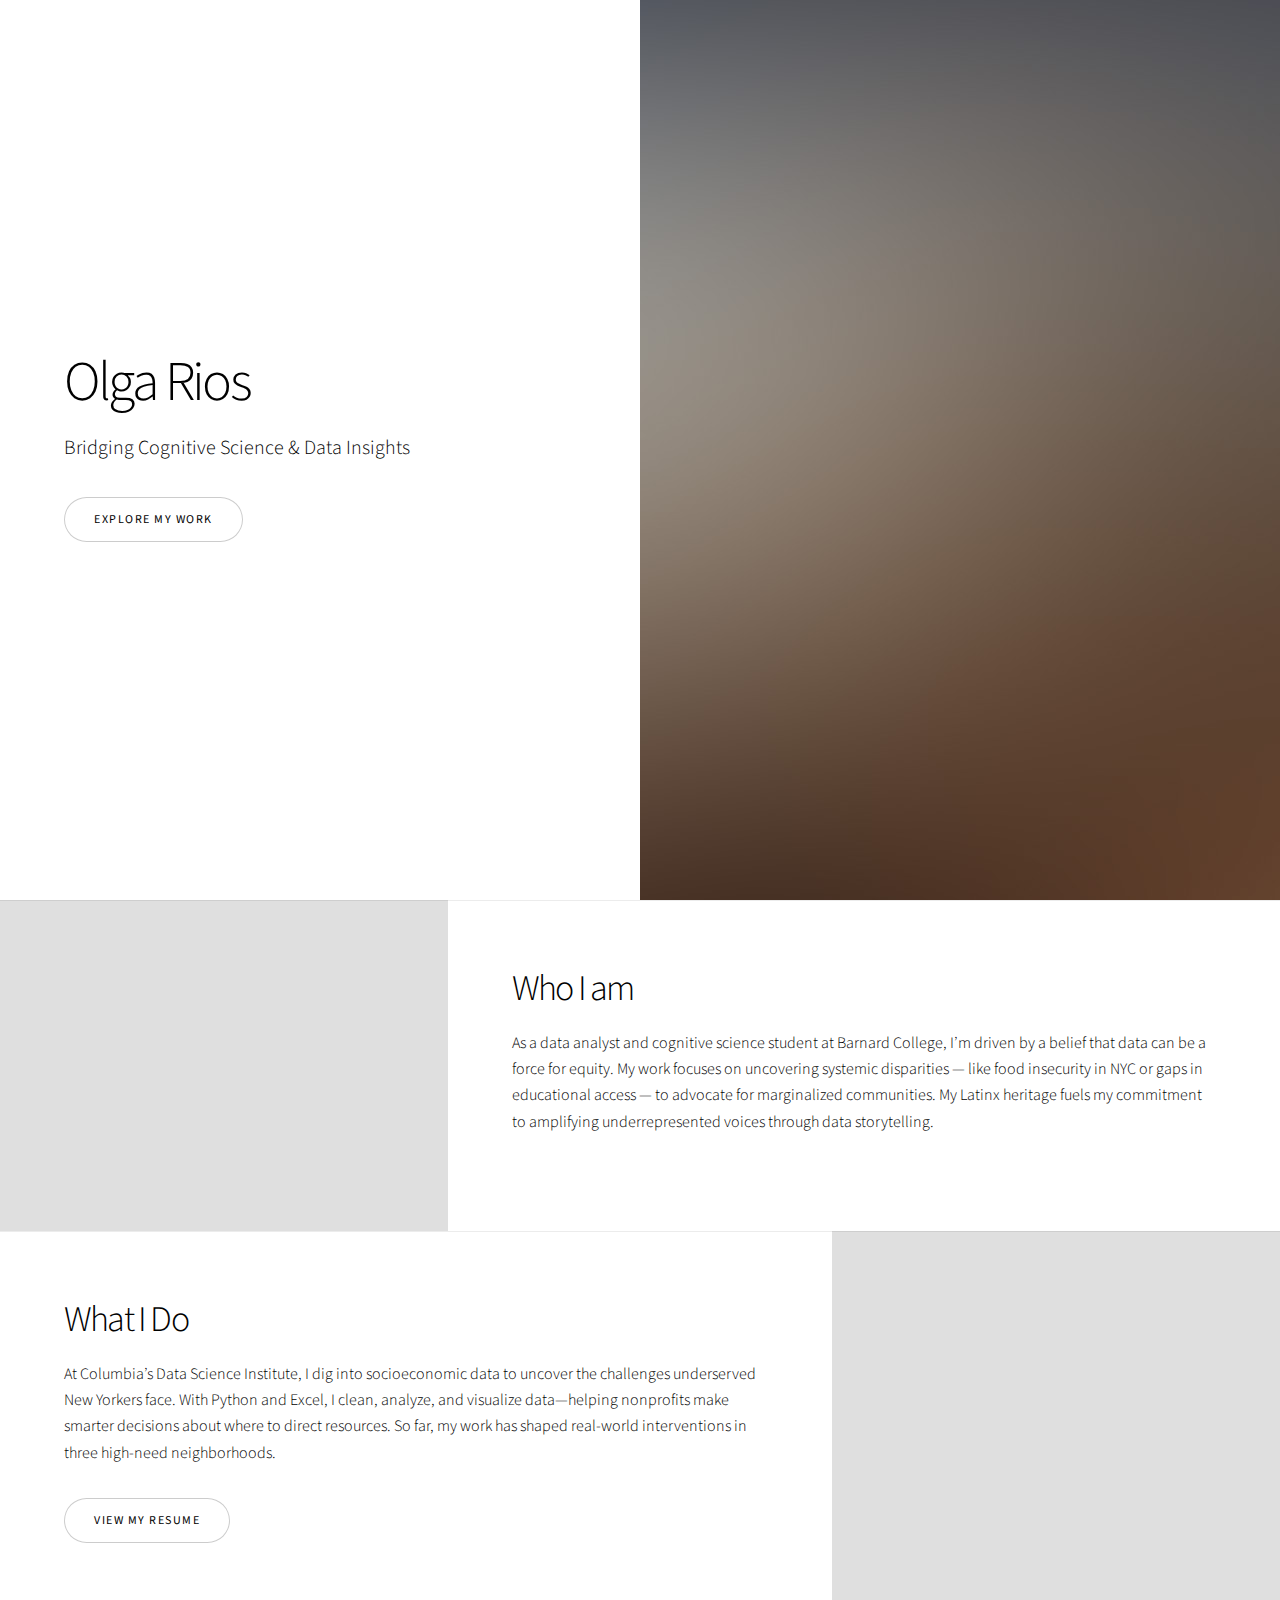
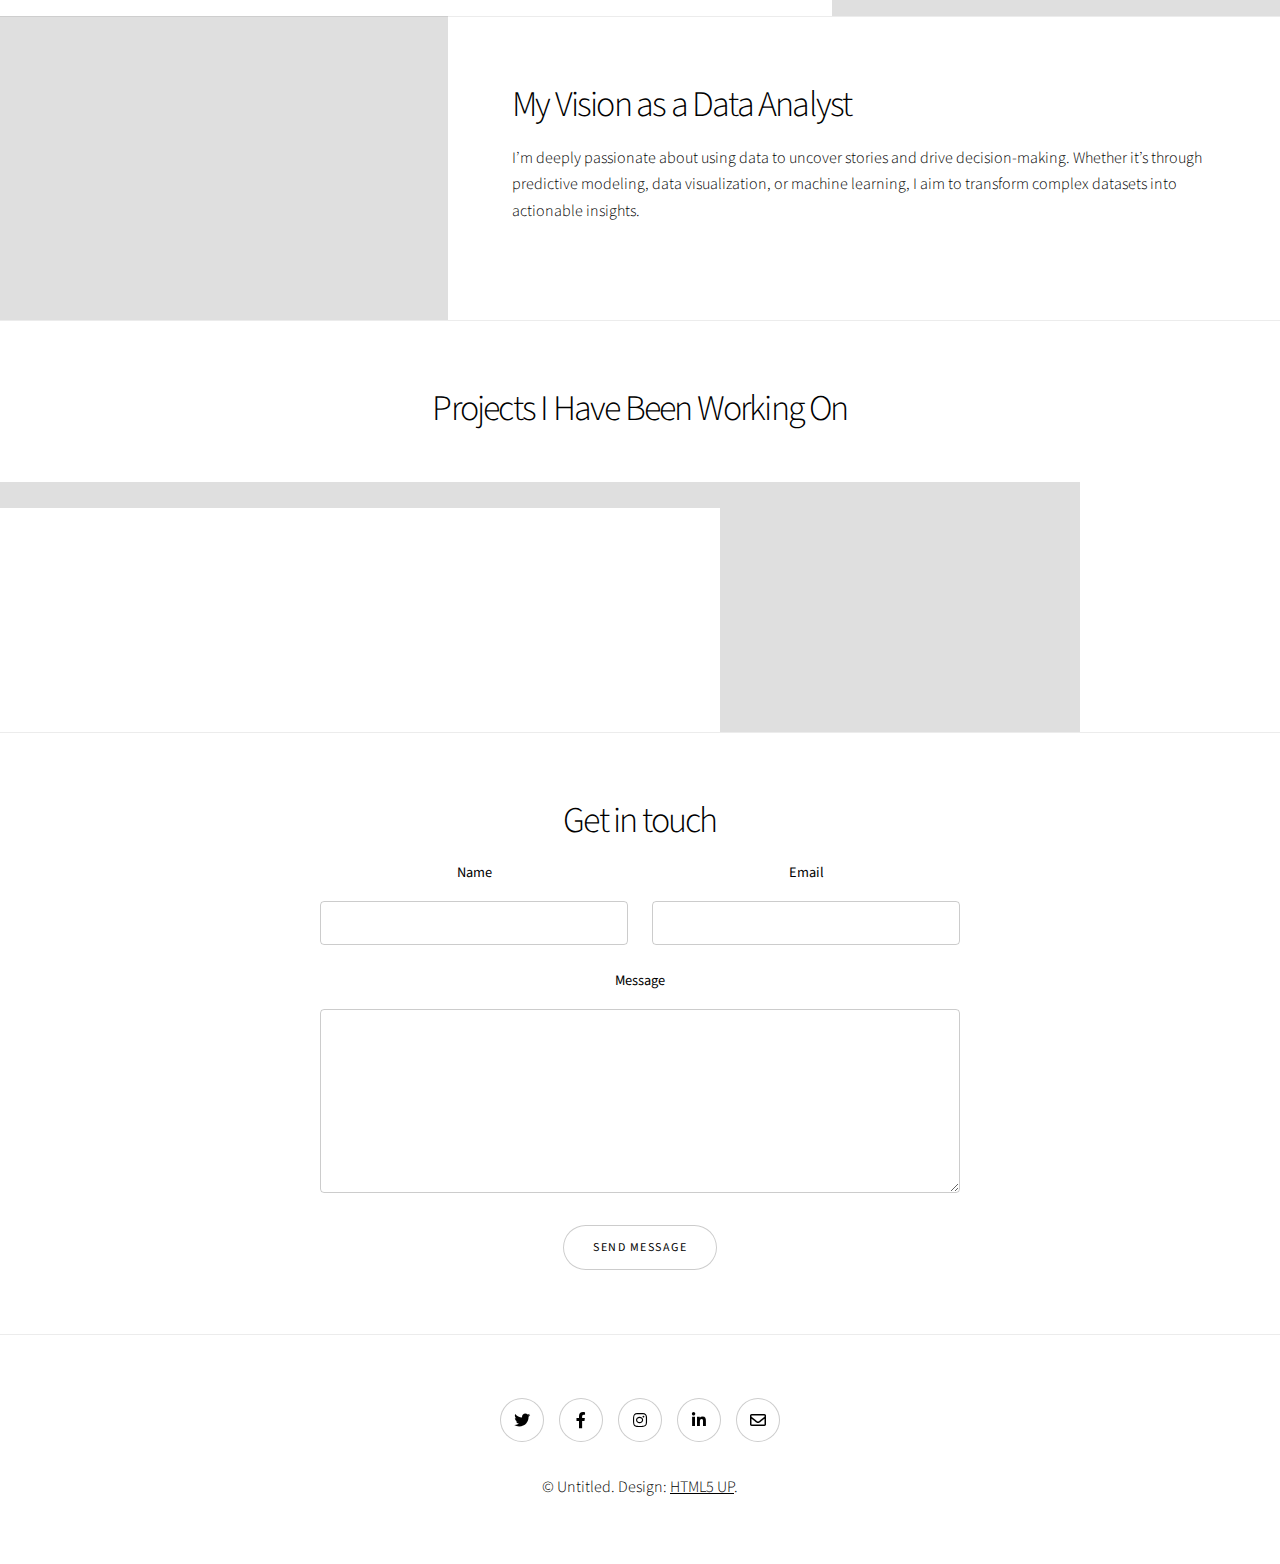
==== commit 1bd376fe: "Update index.html" ====
--- a/index.html
+++ b/index.html
@@ -20,10 +20,10 @@
 				<!-- One -->
 					<section class="banner style1 orient-left content-align-left image-position-right fullscreen onload-image-fade-in onload-content-fade-right">
 						<div class="content">
-							<h1>Hi, my name is Olga</h1>
-							<p class="major">welcome to my portfolio! .</p>
+							<h1>Olga Rios</h1>
+							<p class="major">Bridging Cognitive Science & Data Insights</p>
 							<ul class="actions stacked">
-								<li><a href="#first" class="button big wide smooth-scroll-middle">Get Started</a></li>
+								<li><a href="#first" class="button big wide smooth-scroll-middle">Explore My Work</a></li>
 							</ul>
 						</div>
 						<div class="image">
@@ -35,7 +35,7 @@
 					<section class="spotlight style1 orient-right content-align-left image-position-center onscroll-image-fade-in" id="first">
 						<div class="content">
 							<h2>Who I am</h2>
-							<p>I'm deeply passionate about using data to uncover stories and drive decision-making. Whether it’s through predictive modeling, data visualization, or machine learning, I aim to transform complex datasets into actionable insights.</p>
+							<p>As a data analyst and cognitive science student at Barnard College, I’m driven by a belief that data can be a force for equity. My work focuses on uncovering systemic disparities — like food insecurity in NYC or gaps in educational access — to advocate for marginalized communities. My Latinx heritage fuels my commitment to amplifying underrepresented voices through data storytelling.</p>
 							<ul class="actions stacked">
 								
 							</ul>
@@ -49,9 +49,9 @@
 					<section class="spotlight style1 orient-left content-align-left image-position-center onscroll-image-fade-in">
 						<div class="content">
 							<h2>What I Do</h2>
-							<p>Currently, I’m pursuing my degree in Cognitive Science at Barnard College, where I’ve developed a solid foundation in data analysis, visualization, and acquisition. Alongside my studies, I’ve worked as a Research Assistant at the Data Science Institute at Columbia University, honing my ability to tackle real-world challenges. .</p>
+							<p> At Columbia’s Data Science Institute, I dig into socioeconomic data to uncover the challenges underserved New Yorkers face. With Python and Excel, I clean, analyze, and visualize data—helping nonprofits make smarter decisions about where to direct resources. So far, my work has shaped real-world interventions in three high-need neighborhoods.</p>
 							<ul class="actions stacked">
-								<li><a href="https://docs.google.com/document/d/1M_x-H-GWHhm0BiMb7PaOfM3q-KzW2q8v6vvEXsj0WF8/edit?tab=t.0" class="button">View My Resume</a></li>
+								<li><a href="https://docs.google.com/document/d/1M_x-H-GWHhm0BiMb7PaOfM3q-KzW2q8v6vvEXsj0WF8/edit?tab=t.0" class="button" target=" _blank">View My Resume</a></li>
 							</ul>
 						</div>
 						<div class="image">
@@ -99,10 +99,7 @@
 									</div>
 								</article>
 								<article>
-									<a href="https://ibb.co/4RBwc1qW" 
-										class="image" 
-										data-position="center"
-										data-fit="cover">
+									<a href="https://ibb.co/4RBwc1qW" class="image">
 										<img src="https://i.ibb.co/4RBwc1qW/pic-for-toolkit.png" alt="pic-for-toolkit" border="0" />
 									</a>
 									<div class="caption">
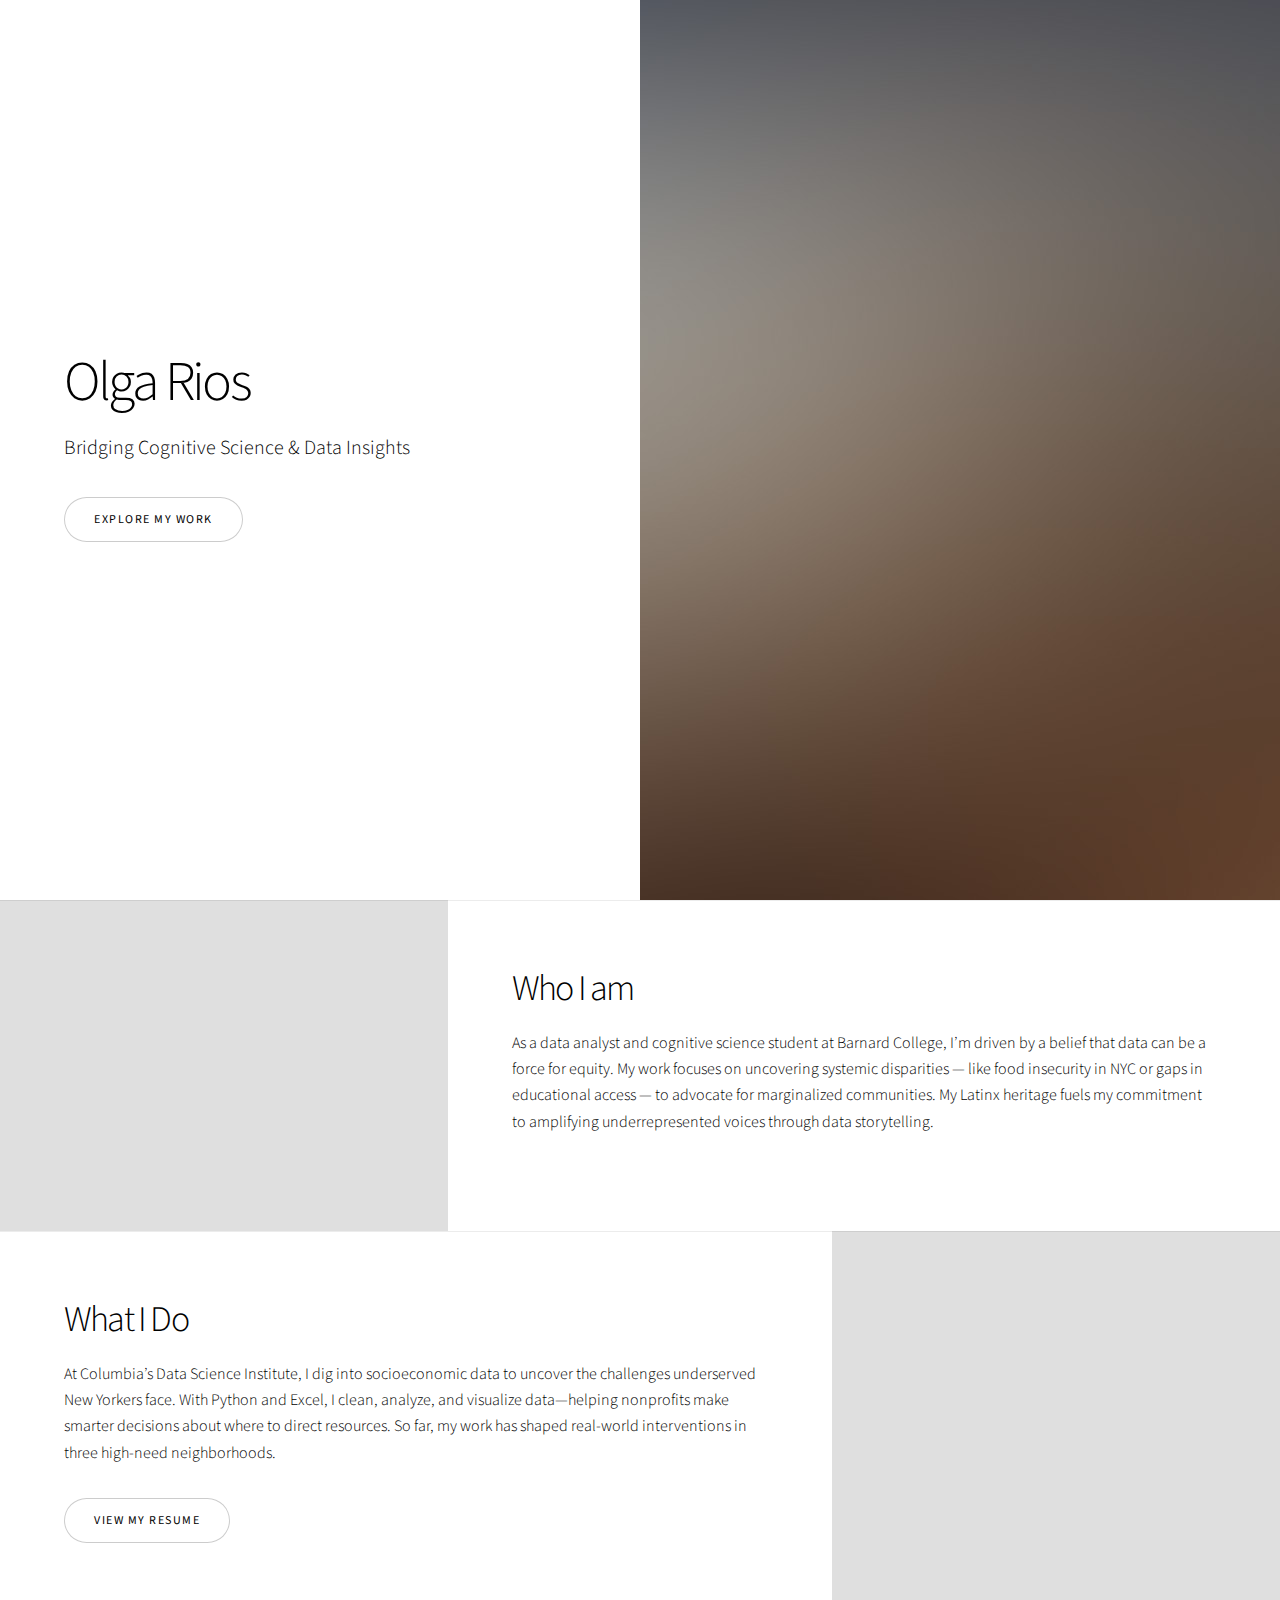
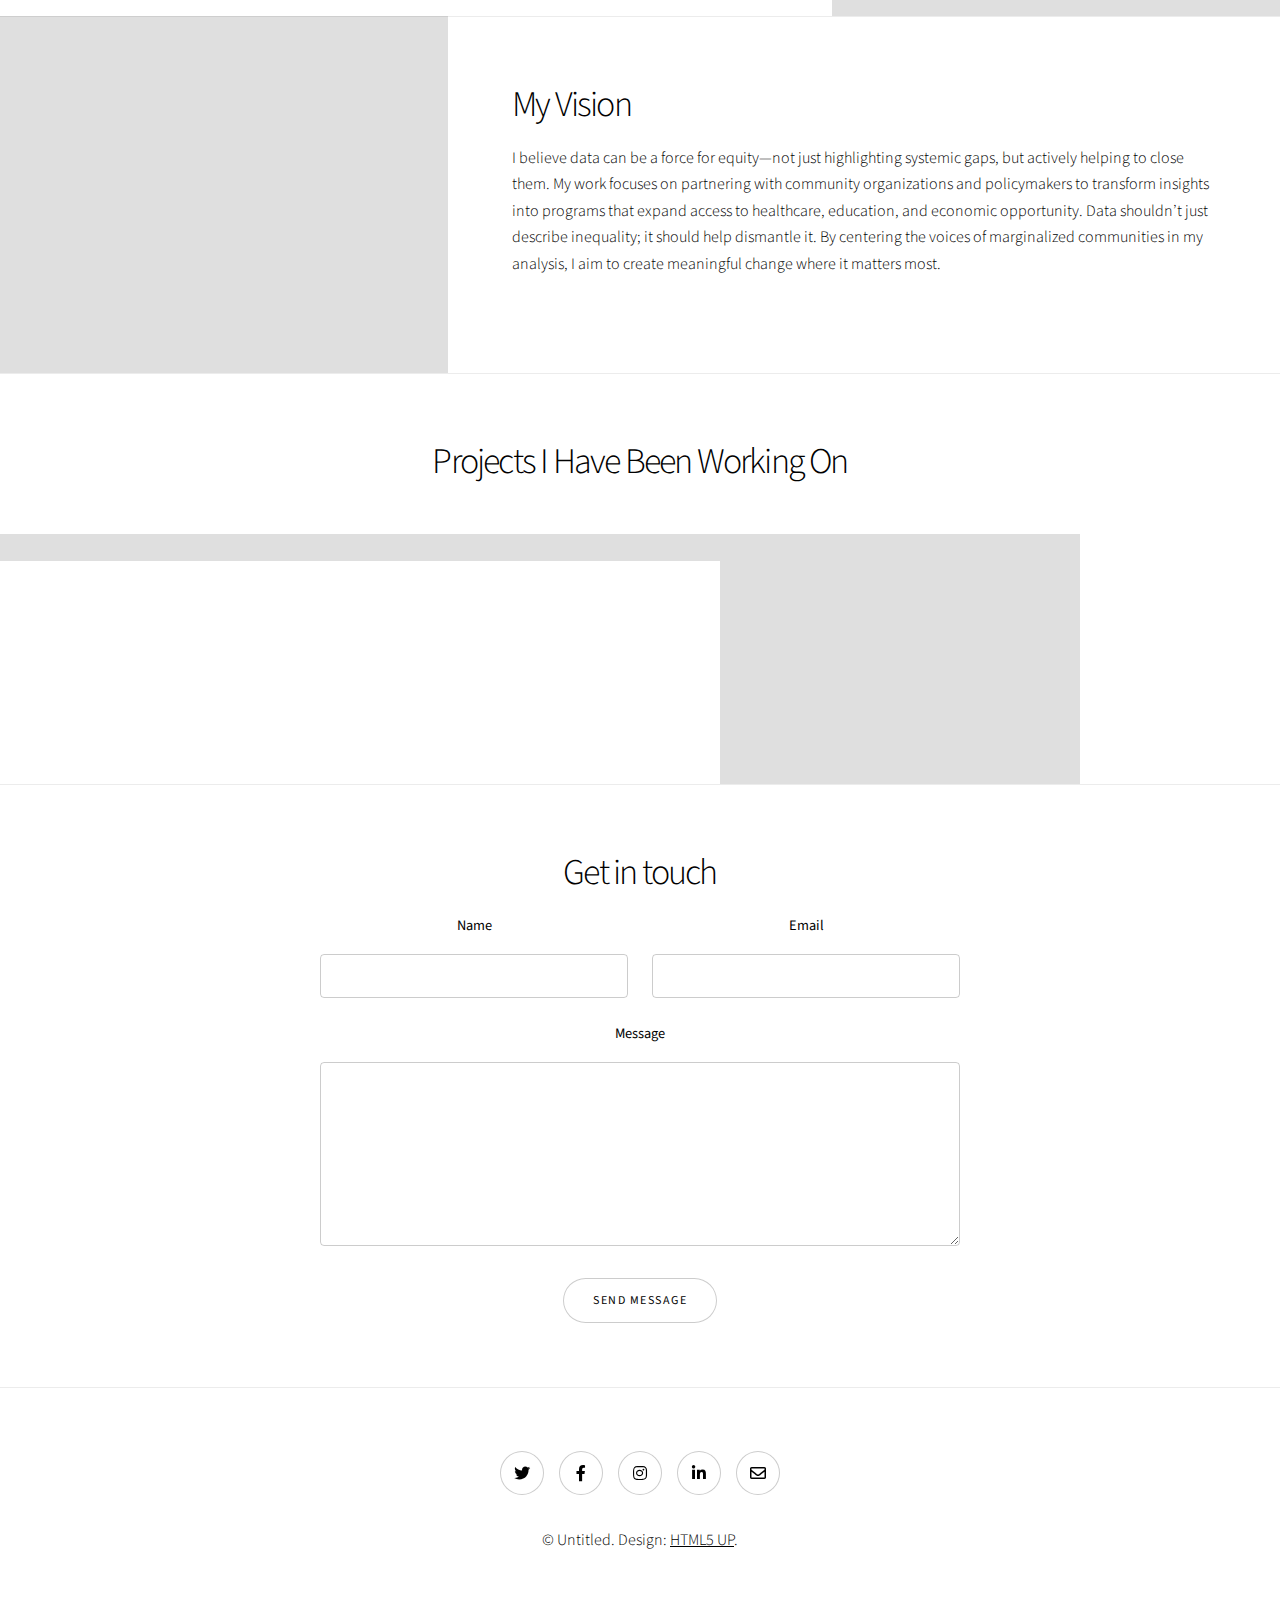
==== commit adf46586: "Update index.html" ====
--- a/index.html
+++ b/index.html
@@ -62,8 +62,8 @@
 				<!-- Four -->
 					<section class="spotlight style1 orient-right content-align-left image-position-center onscroll-image-fade-in">
 						<div class="content">
-							<h2>My Vision as a Data Analyst</h2>
-							<p>I’m deeply passionate about using data to uncover stories and drive decision-making. Whether it’s through predictive modeling, data visualization, or machine learning, I aim to transform complex datasets into actionable insights.</p>
+							<h2>My Vision</h2>
+							<p>I believe data can be a force for equity—not just highlighting systemic gaps, but actively helping to close them. My work focuses on partnering with community organizations and policymakers to transform insights into programs that expand access to healthcare, education, and economic opportunity. Data shouldn’t just describe inequality; it should help dismantle it. By centering the voices of marginalized communities in my analysis, I aim to create meaningful change where it matters most. </p>
 							<ul class="actions stacked">
 								
 							</ul>
@@ -89,12 +89,14 @@
 										<img src="https://i.ibb.co/TxGcbj5M/casa-latina-toolkit-pic.jpg" alt="casa-latina-toolkit-pic" border="0"/>
 									</a>
 									<div class="caption">
-										<h3>Casa Latina Toolkit</h3>
-										<p>Airtable project tracking events, budgets, and partnerships.</p>
+										<h3>Data-Driven Community Building</h3>
+										<p><strong>Tools:</strong>Airtable, Google Analytics, Canva<br>
+										<strong>Impact:</strong> Increased student applications by 17% and donor participation by 20% through targeted outreach strategies for Casa Latina, a special interest community supporting Latinx students on Barnard and Columbia's campus.</p>
 										<ul class="actions fixed">
 											<li><a href="https://airtable.com/invite/l?inviteId=invDFZEoz5zxelCPH&inviteToken=309e22652372c401a19f6f43d8973b013683173170d2f0dd12de31e4f37b2f89&utm_medium=email&utm_source=product_team&utm_content=transactional-alerts" 
 											class="button small" 
 											target="_blank">View Project</a></li>
+											<li><a href= "[Dashboard Link]" class= "button small" target="_blank">Explore Dashboard</a></li>
 										</ul>
 									</div>
 								</article>
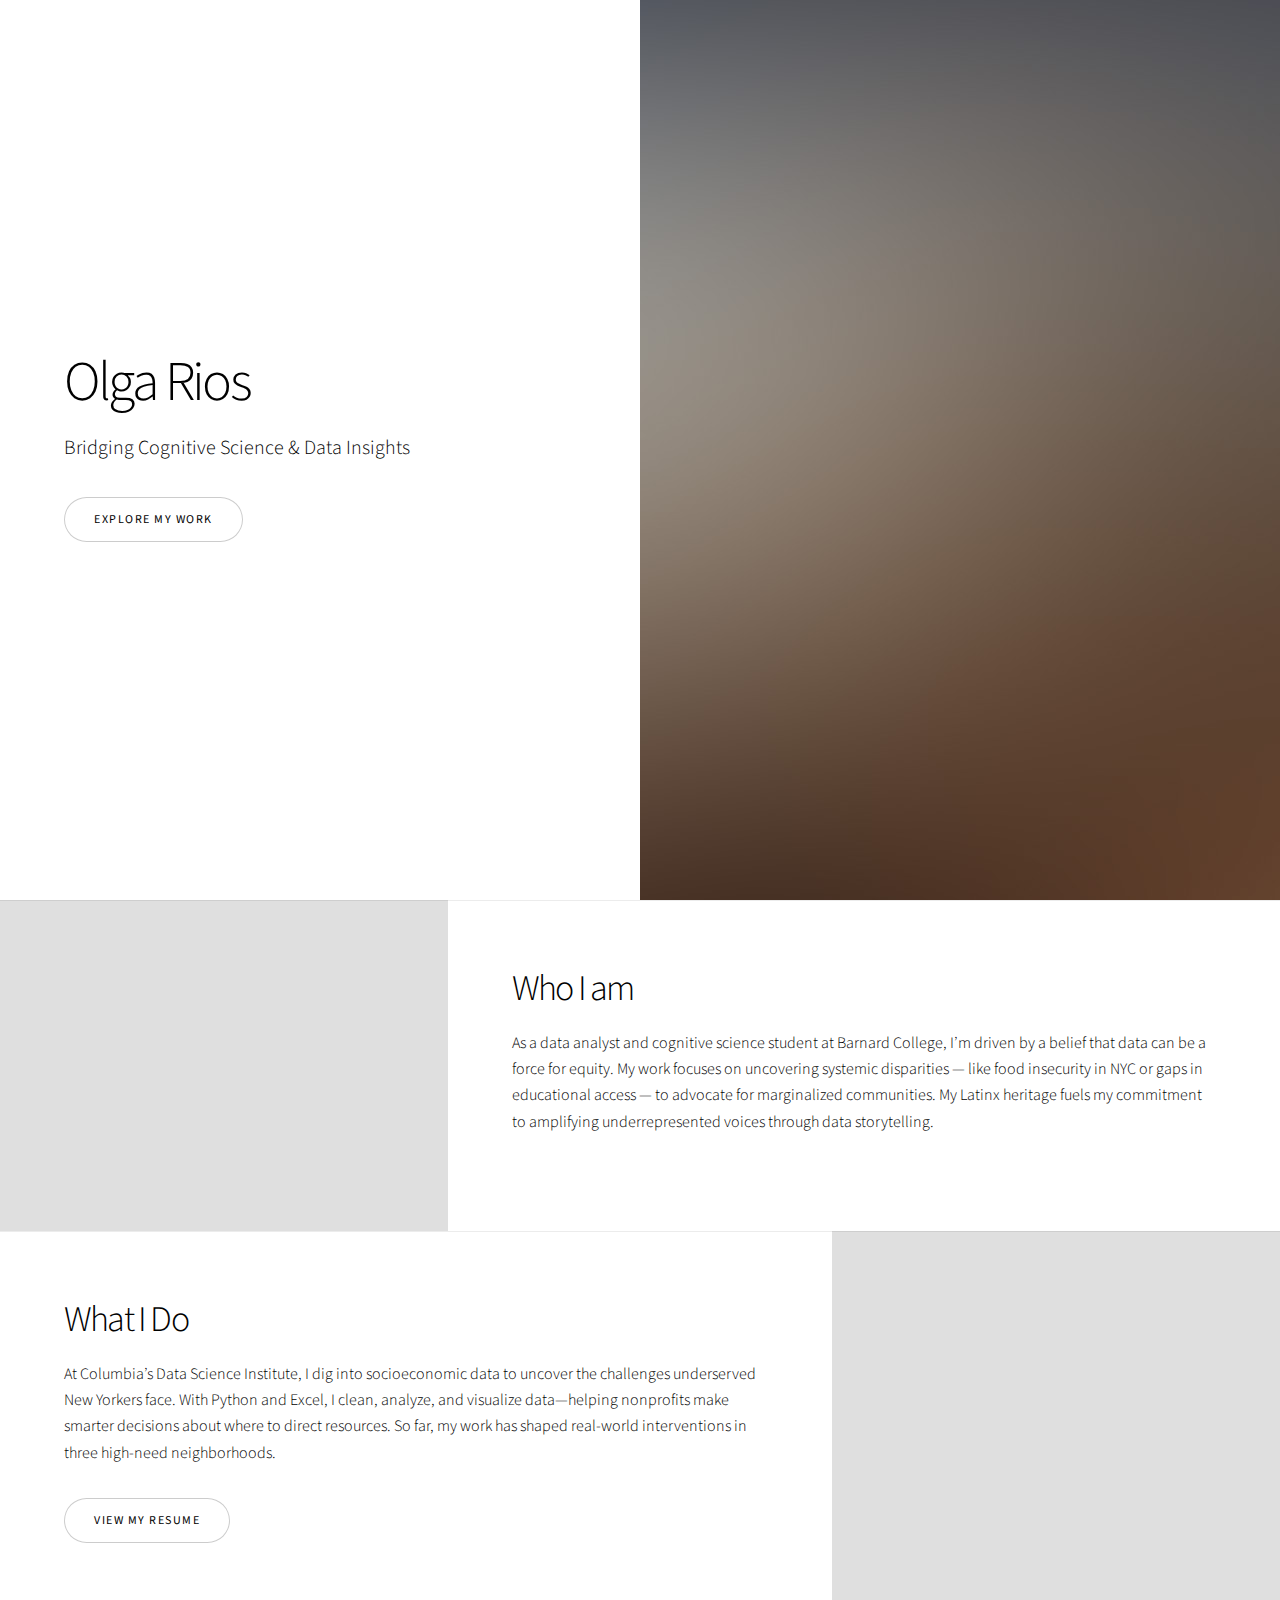
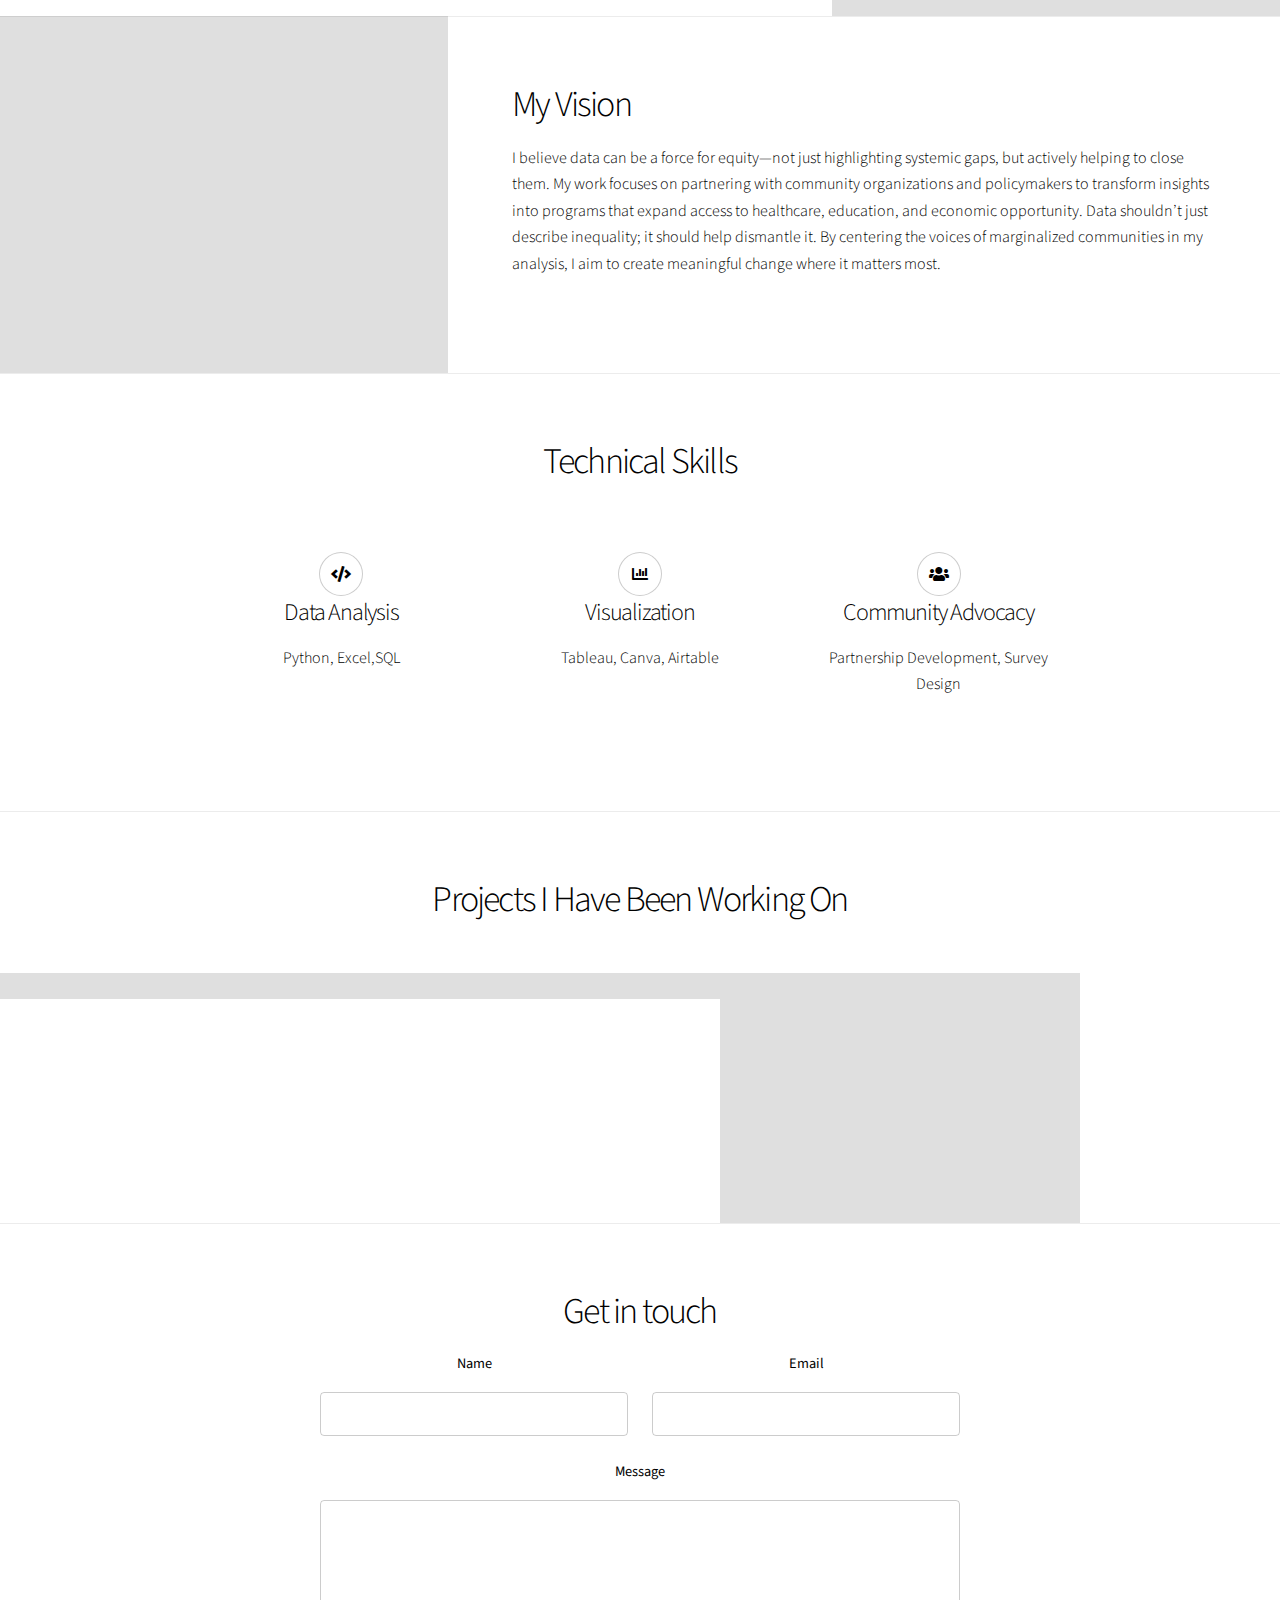
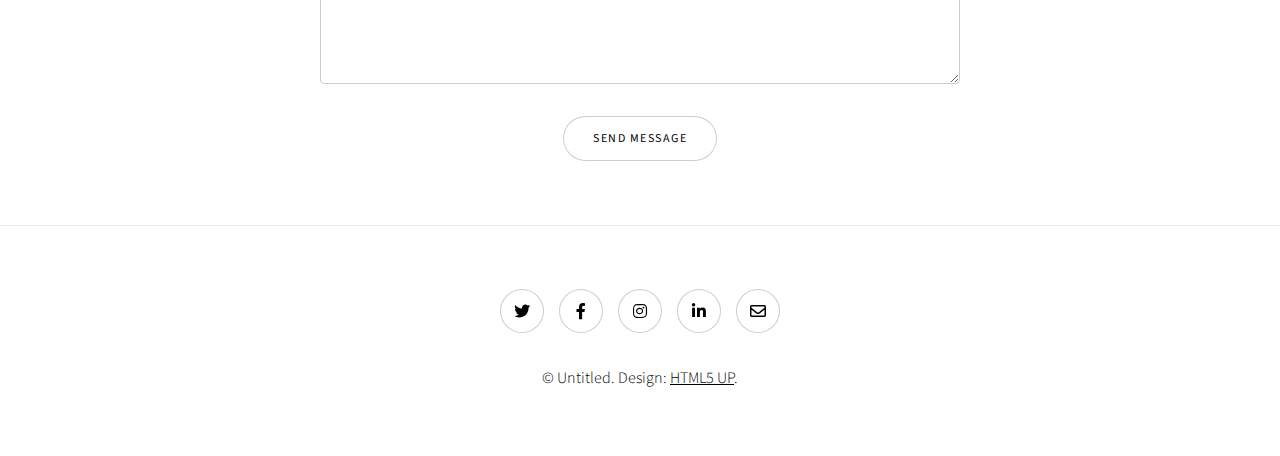
==== commit 12a5fdda: "Update index.html" ====
--- a/index.html
+++ b/index.html
@@ -72,6 +72,32 @@
 							<img src="images/spotlight03.jpg" alt="" />
 						</div>
 					</section>
+				
+				<!-- skills -->
+					<section class= "wrapper style1 align-center ">
+						<div class= "inner">
+							<h2>Technical Skills</h2>
+							<div class= "items style3 medium">
+								<section>
+									<span class= "icon solid style2 fa-code"></span>
+									<h3>Data Analysis</h3>
+									<p>Python, Excel,SQL</p>
+								</section>
+								<section>
+									<span class= "icon solid style2 fa-chart-bar"></span>
+									<h3>Visualization</h3>
+									<p>Tableau, Canva, Airtable</p>
+								</section>
+								<section>
+									<span class= "icon solid style2 fa-users"></span>
+									<h3>Community Advocacy</h3>
+									<p>Partnership Development, Survey Design</p>
+								</section>
+							</div>
+						</div>
+					</section>
+
+				
 
 				<!-- Five -->
 					<section class="wrapper style1 align-center">
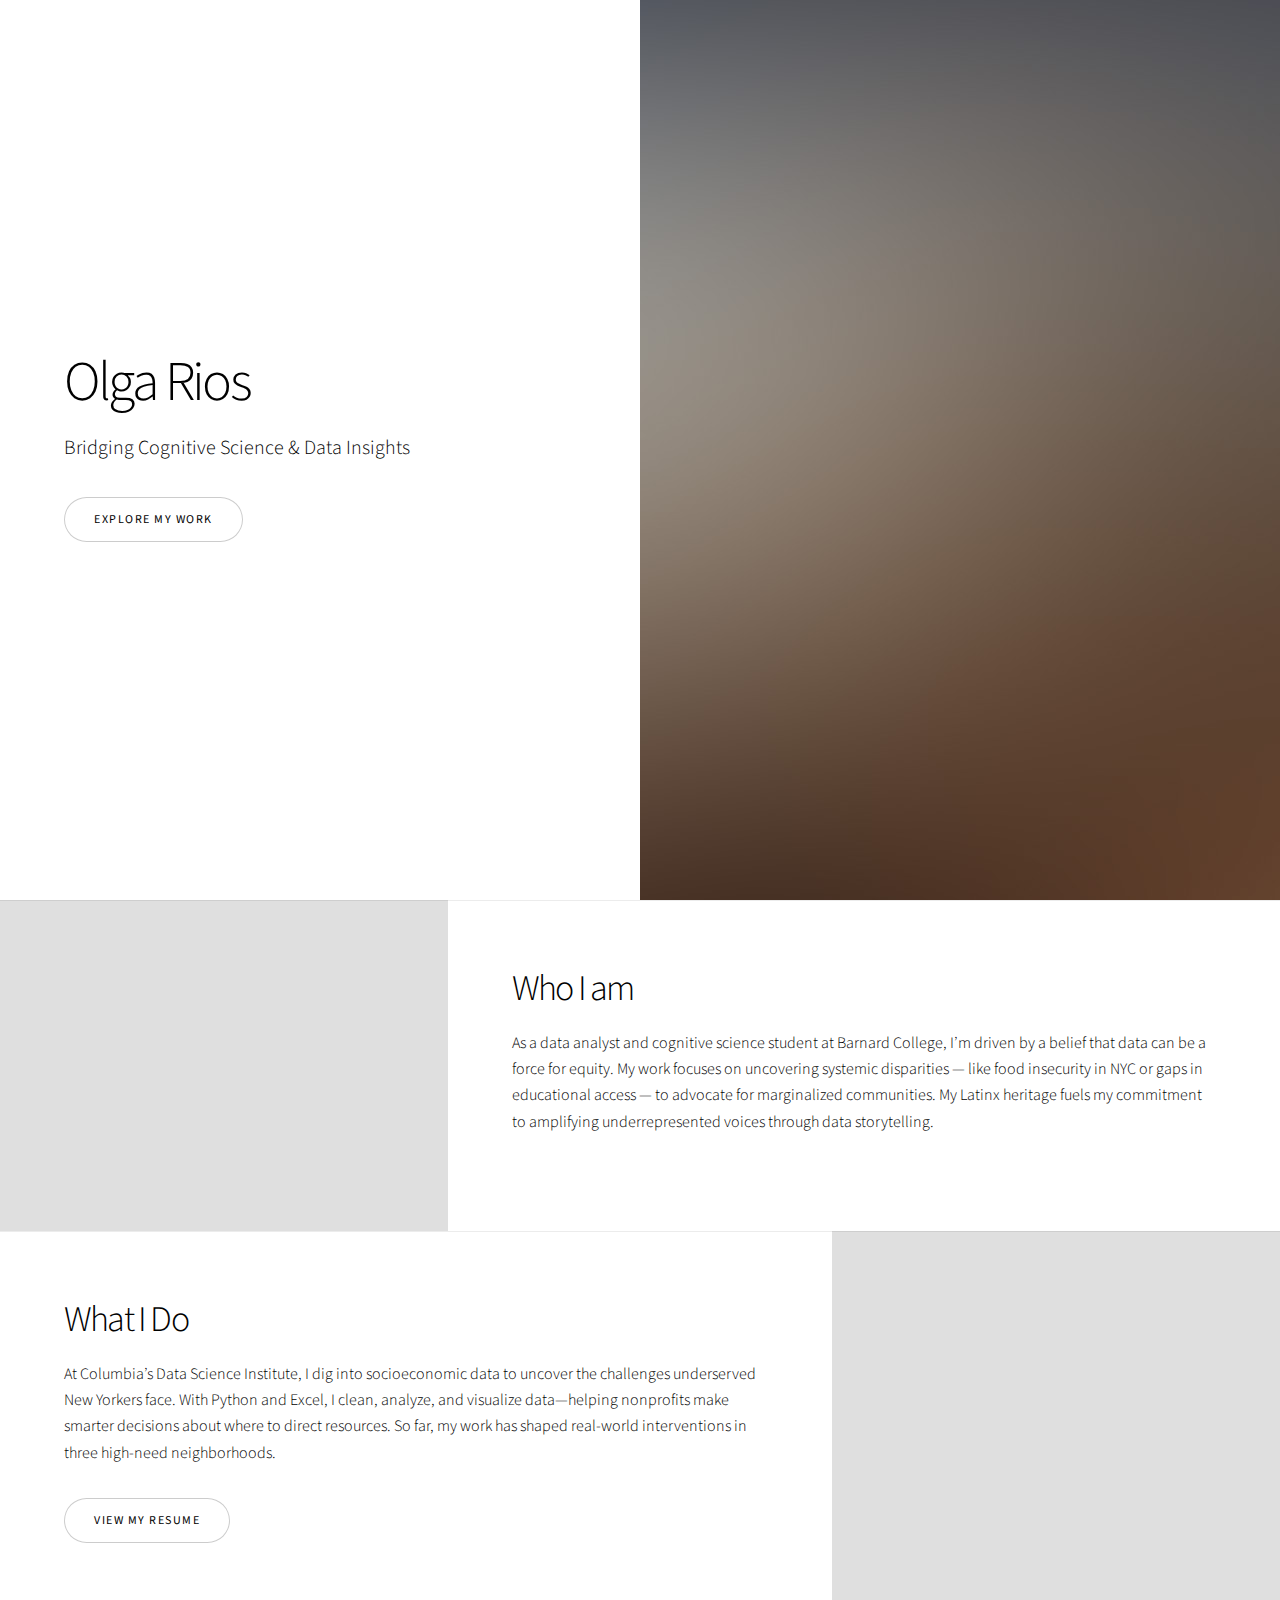
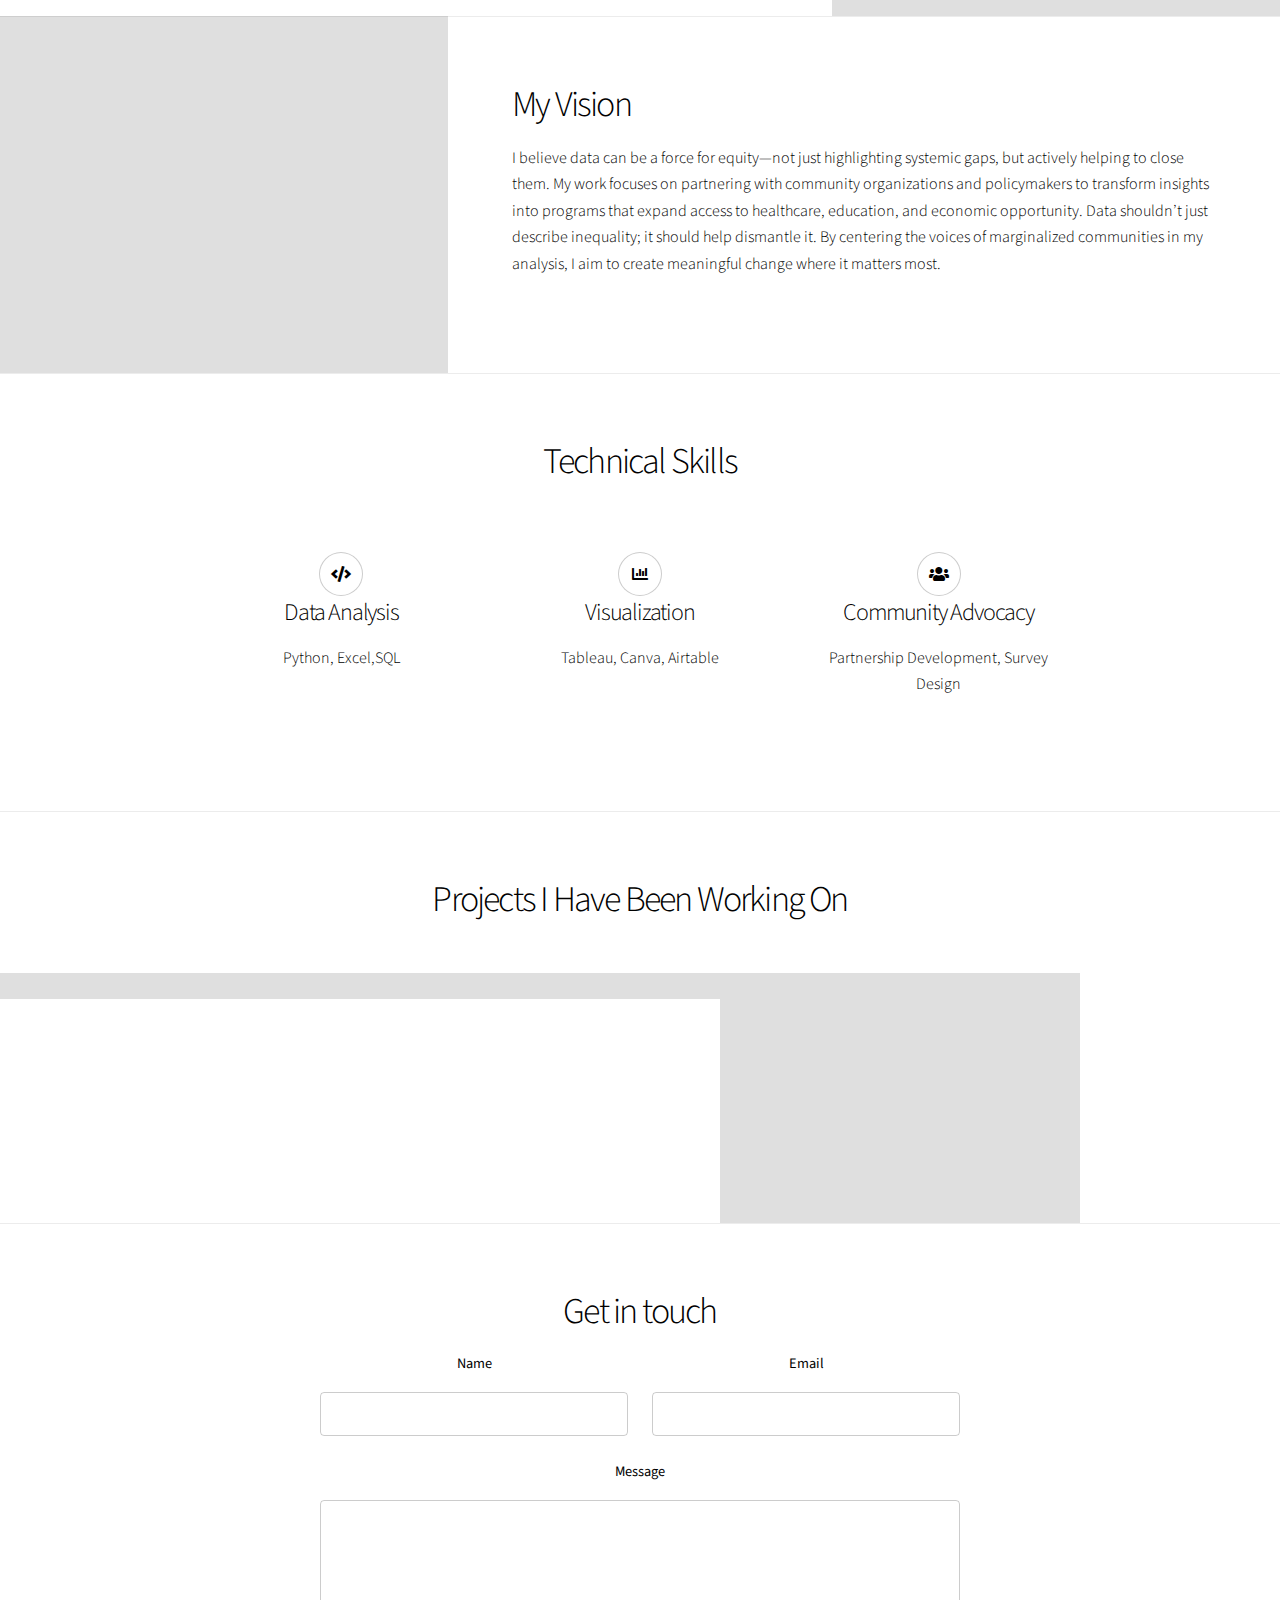
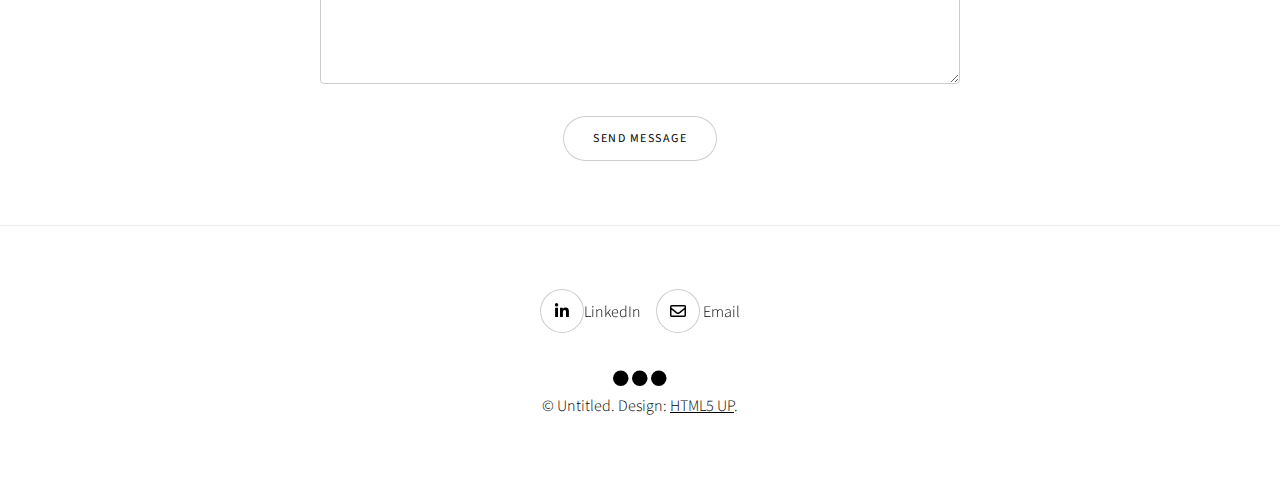
==== commit fc1355cc: "Update index.html" ====
--- a/index.html
+++ b/index.html
@@ -186,16 +186,32 @@
 					<footer class="wrapper style1 align-center">
 						<div class="inner">
 							<ul class="icons">
-								<li><a href="#" class="icon brands style2 fa-twitter"><span class="label">Twitter</span></a></li>
-								<li><a href="#" class="icon brands style2 fa-facebook-f"><span class="label">Facebook</span></a></li>
-								<li><a href="#" class="icon brands style2 fa-instagram"><span class="label">Instagram</span></a></li>
-								<li><a href="#" class="icon brands style2 fa-linkedin-in"><span class="label">LinkedIn</span></a></li>
-								<li><a href="#" class="icon style2 fa-envelope"><span class="label">Email</span></a></li>
-							</ul>
+								<!-- LinkedIn with circle background and larger size -->
+								<li><a href="https://www.linkedin.com/in/olga-rios-170b31218/"
+									    class= "icon brands style2 fa-linkedin-in"
+									    target="_blank"
+									    title= "Connect on LinkedIn"
+									    <span class="label">LinkedIn</span>
+								</a></li>
+
+								  <!-- Email with animated envelope effect -->
+								<li><a href = "mailto: oer2104@barnard.edu"
+									    class="icon style2 fa-envelope"
+									    title="Email Me">
+									<span class="Label">Email</span>
+								</a></li>
+							</ul>
+							<!-- Add a subtle divider -->
+							<div class="divider style1">
+								<span class="icon solid fa-circle"></span>
+								<span class="icon solid fa-circle"></span>
+								<span class="icon solid fa-circle"></span>
+							</div>
+
+							    <!-- Copyright text -->
 							<p>&copy; Untitled. Design: <a href="https://html5up.net">HTML5 UP</a>.</p>
 						</div>
 					</footer>
-
 			</div>
 
 		<!-- Scripts -->
